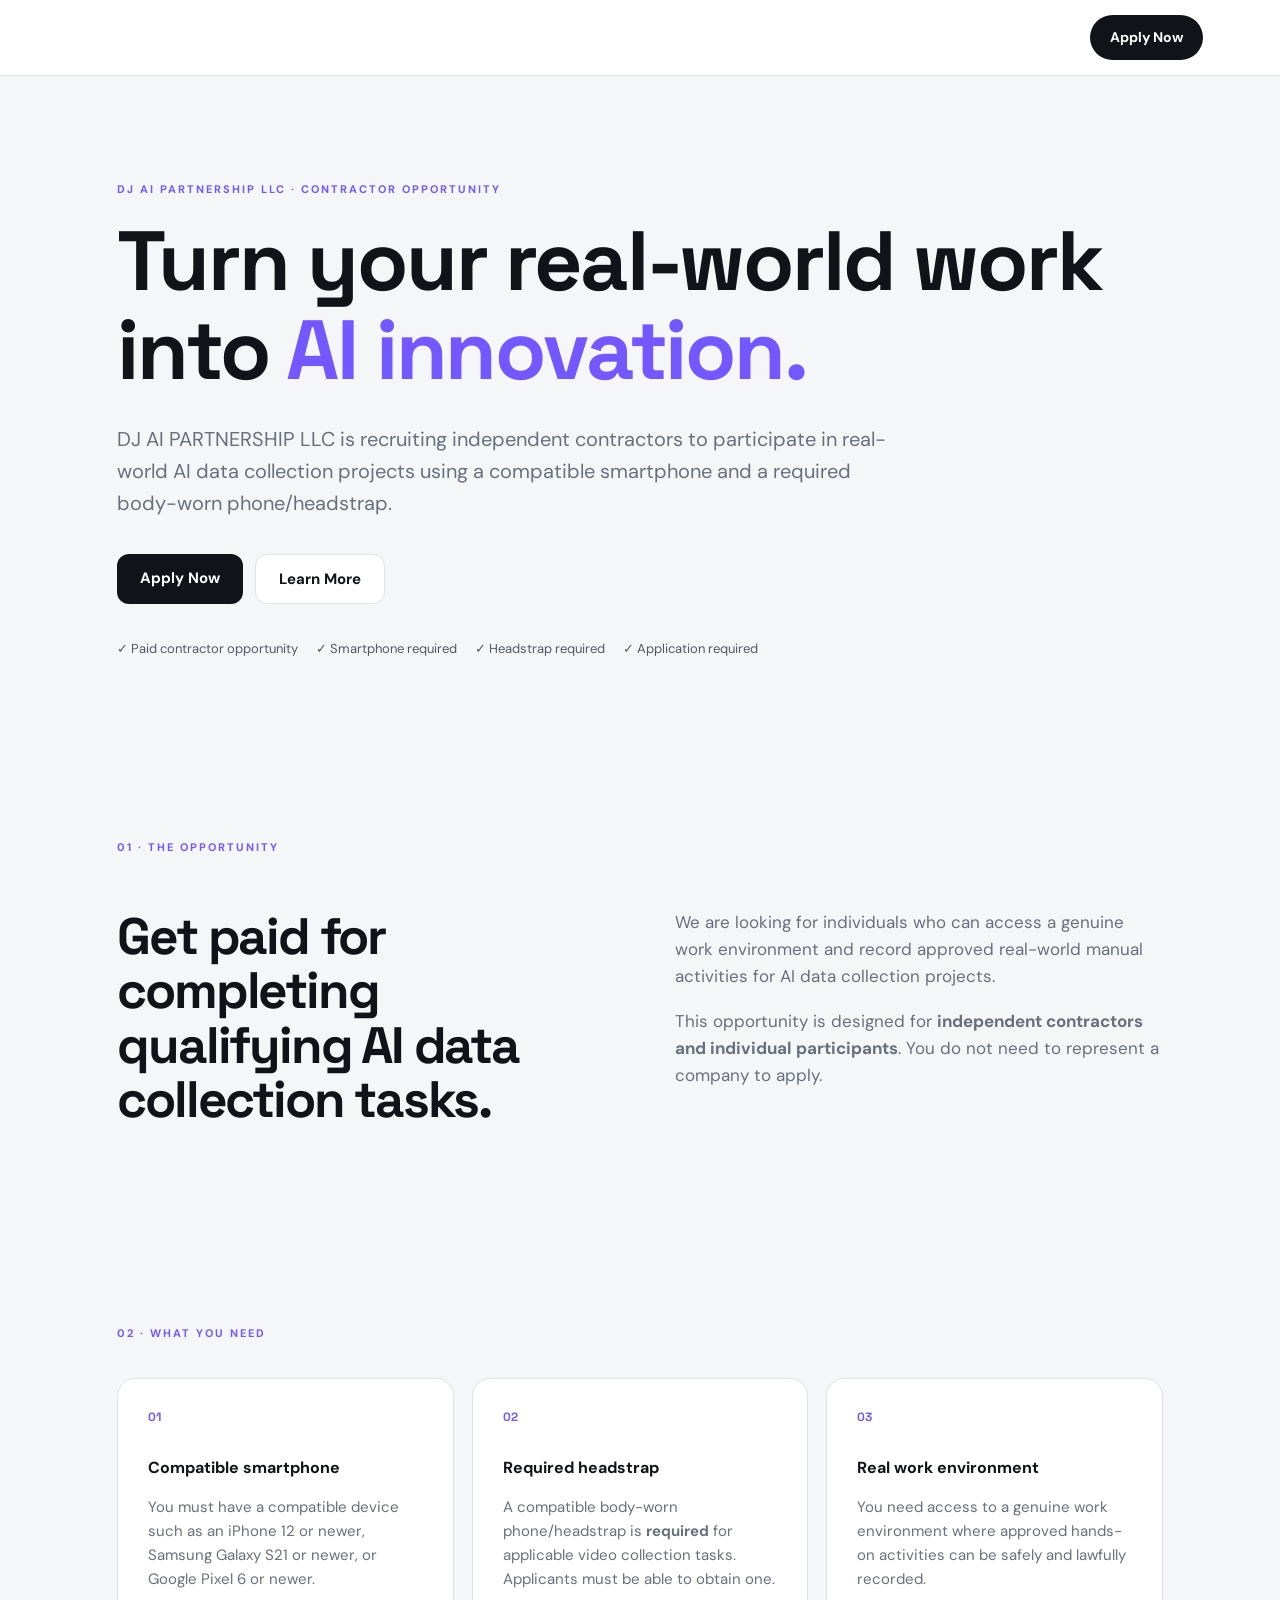
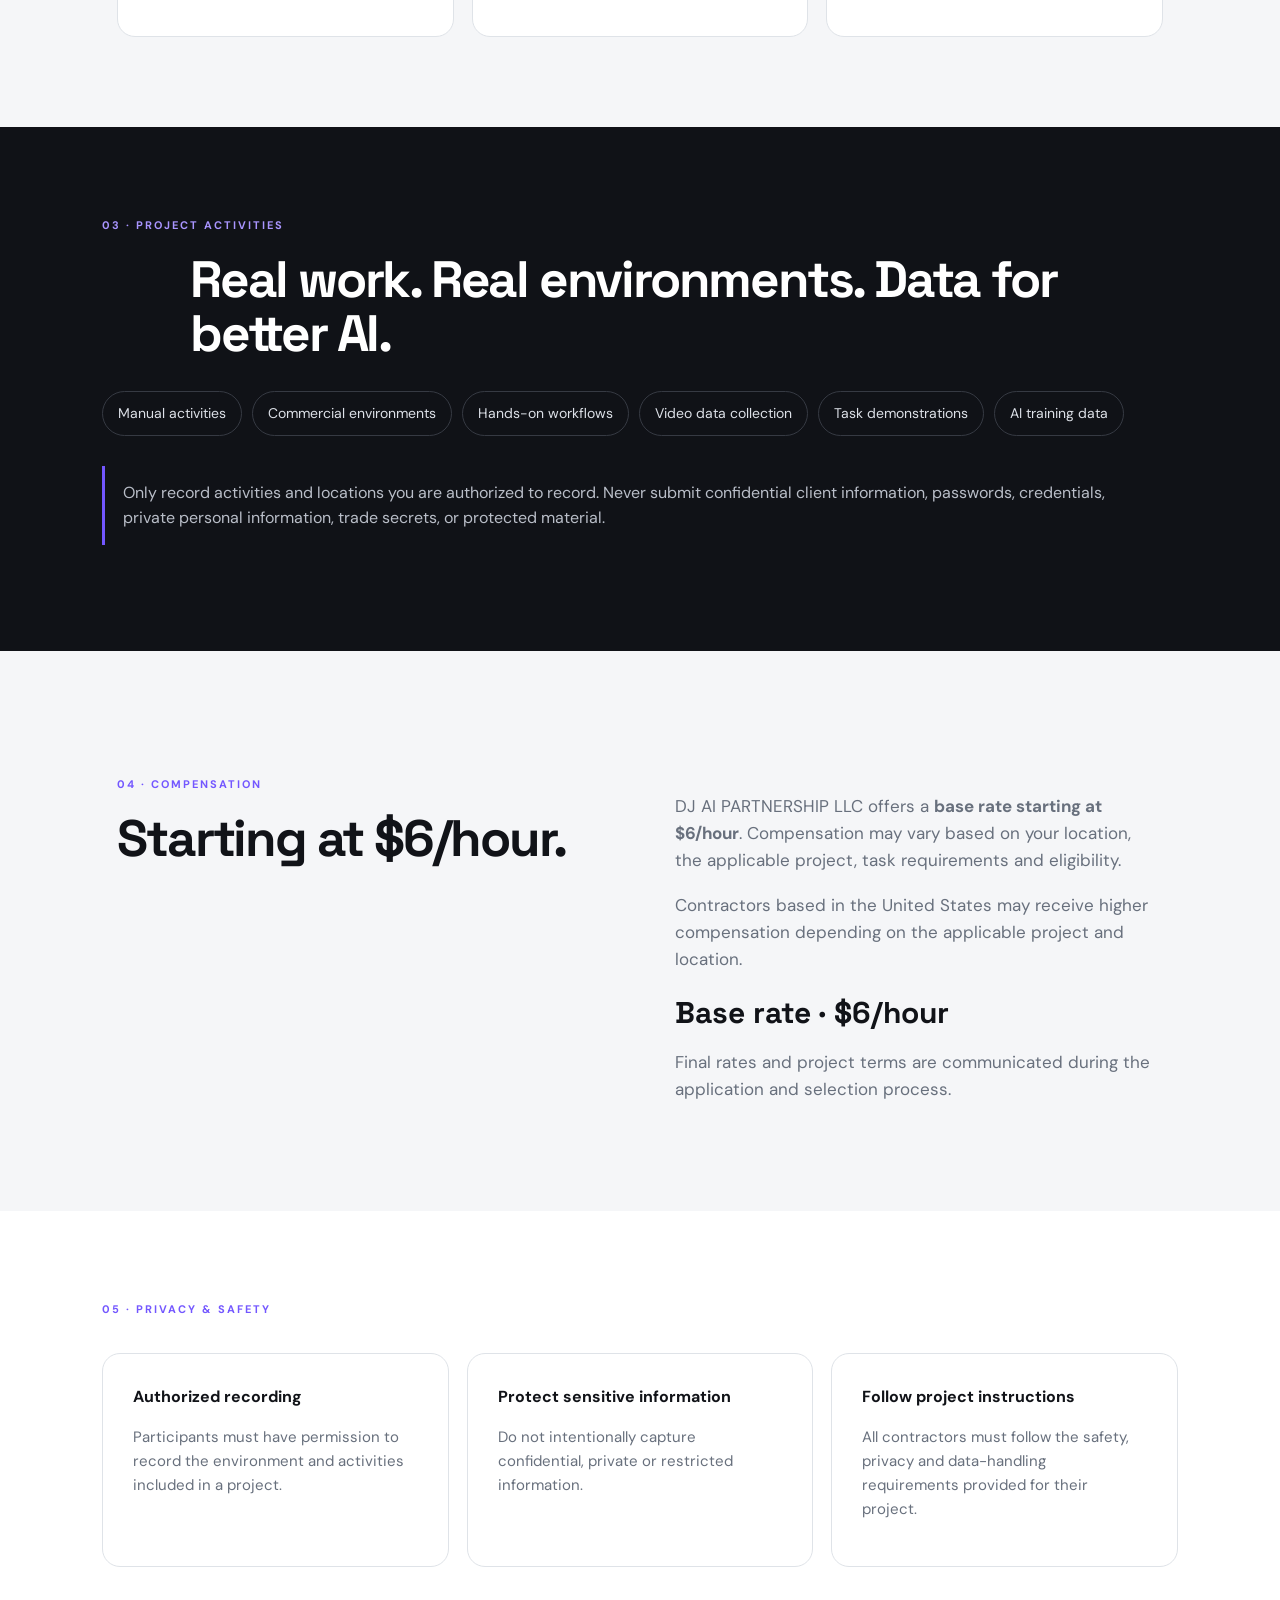
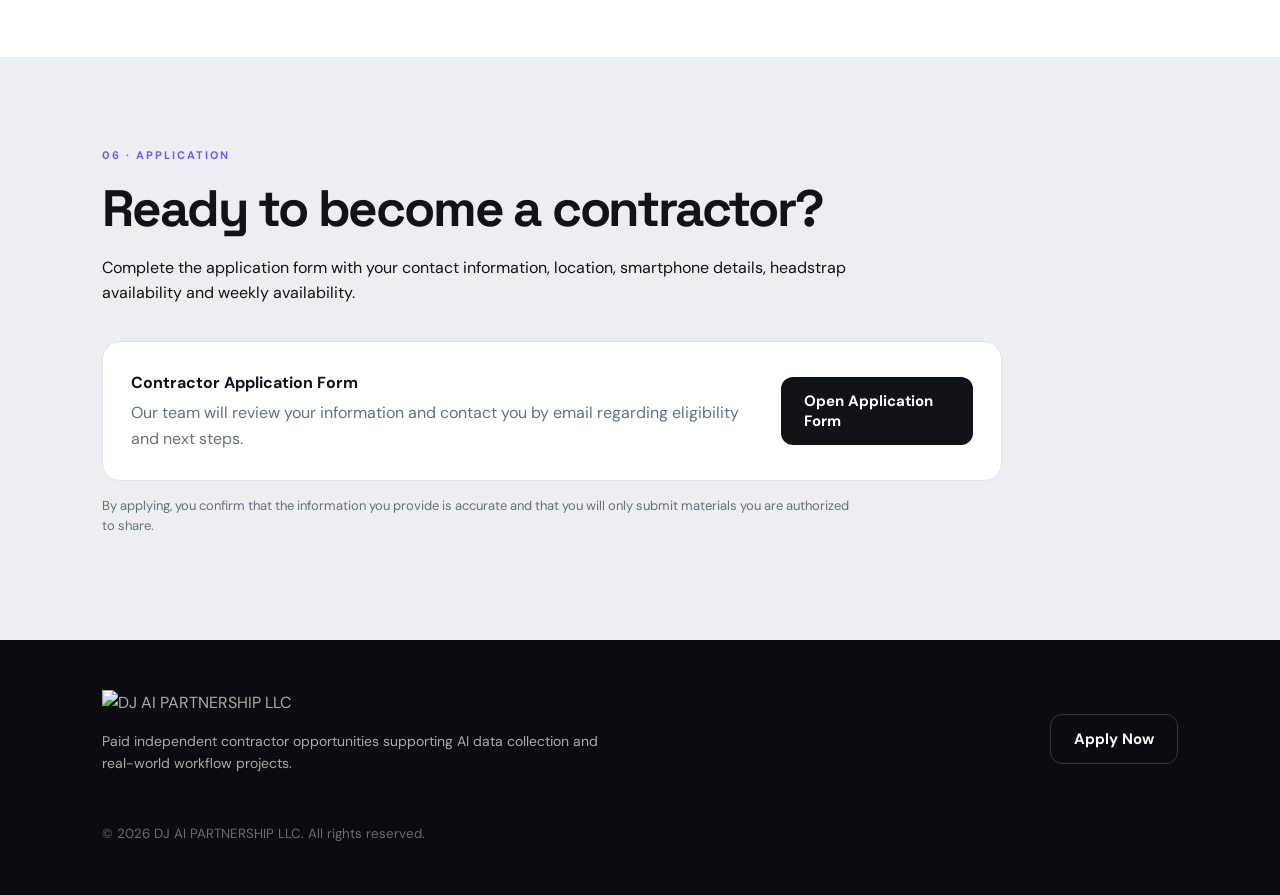
==== index.html @ dd9d3874 "Fix HTML structure and improve accessibility" ====
<!doctype html><html lang="en"><head><meta charset="utf-8"><meta name="viewport" content="width=device-width,initial-scale=1"><title>DJ AI PARTNERSHIP LLC — Contractor Opportunities</title><meta name="description" content="Paid independent contractor opportunities supporting AI data collection and real-world workflow projects."><link rel="stylesheet" href="styles.css"></head><body><header class="nav"><a alt="DJ AI PARTNERSHIP LLC"></a><a class="nav-cta" href="https://forms.gle/seTs2W87QmFvXMPX8" target="_blank" rel="noopener">Apply Now</a></header><main><section class="hero"><div class="eyebrow">DJ AI PARTNERSHIP LLC · CONTRACTOR OPPORTUNITY</div><h1>Turn your real-world work into <span>AI innovation.</span></h1><p class="hero-copy">DJ AI PARTNERSHIP LLC is recruiting independent contractors to participate in real-world AI data collection projects using a compatible smartphone and a required body-worn phone/headstrap.</p><div class="hero-actions"><a class="button primary" href="https://forms.gle/seTs2W87QmFvXMPX8" target="_blank" rel="noopener">Apply Now</a><a class="button secondary" href="#opportunity">Learn More</a></div><div class="trust-row"><span>✓ Paid contractor opportunity</span><span>✓ Smartphone required</span><span>✓ Headstrap required</span><span>✓ Application required</span></div></section><section id="opportunity" class="section"><div class="section-label">01 · THE OPPORTUNITY</div><div class="grid-2"><div><h2>Get paid for completing qualifying AI data collection tasks.</h2></div><div><p>We are looking for individuals who can access a genuine work environment and record approved real-world manual activities for AI data collection projects.</p><p>This opportunity is designed for <strong>independent contractors and individual participants</strong>. You do not need to represent a company to apply.</p></div></div></section><section class="section cards"><div class="section-label">02 · WHAT YOU NEED</div><div class="card-grid"><article><div class="number">01</div><b>Compatible smartphone</b><p>You must have a compatible device such as an iPhone 12 or newer, Samsung Galaxy S21 or newer, or Google Pixel 6 or newer.</p></article><article><div class="number">02</div><b>Required headstrap</b><p>A compatible body-worn phone/headstrap is <strong>required</strong> for applicable video collection tasks. Applicants must be able to obtain one.</p></article><article><div class="number">03</div><b>Real work environment</b><p>You need access to a genuine work environment where approved hands-on activities can be safely and lawfully recorded.</p></article></div></section><section class="dark section"><div class="section-label">03 · PROJECT ACTIVITIES</div><h2>Real work. Real environments. Data for better AI.</h2><div class="pill-grid"><span>Manual activities</span><span>Commercial environments</span><span>Hands-on workflows</span><span>Video data collection</span><span>Task demonstrations</span><span>AI training data</span></div><p class="notice">Only record activities and locations you are authorized to record. Never submit confidential client information, passwords, credentials, private personal information, trade secrets, or protected material.</p></section><section class="section split"><div><div class="section-label">04 · COMPENSATION</div><h2>Starting at $6/hour.</h2></div><div><p>DJ AI PARTNERSHIP LLC offers a <strong>base rate starting at $6/hour</strong>. Compensation may vary based on your location, the applicable project, task requirements and eligibility.</p><p>Contractors based in the United States may receive higher compensation depending on the applicable project and location.</p><div class="price">Base rate · $6/hour</div><p class="muted">Final rates and project terms are communicated during the application and selection process.</p></div></section><section class="section security"><div class="section-label">05 · PRIVACY & SAFETY</div><div class="security-grid"><div><b>Authorized recording</b><p>Participants must have permission to record the environment and activities included in a project.</p></div><div><b>Protect sensitive information</b><p>Do not intentionally capture confidential, private or restricted information.</p></div><div><b>Follow project instructions</b><p>All contractors must follow the safety, privacy and data-handling requirements provided for their project.</p></div></div></section><section id="apply" class="apply section"><div class="section-label">06 · APPLICATION</div><h2>Ready to become a contractor?</h2><p>Complete the application form with your contact information, location, smartphone details, headstrap availability and weekly availability.</p><div class="apply-box"><div><b>Contractor Application Form</b><p>Our team will review your information and contact you by email regarding eligibility and next steps.</p></div><a class="button primary" href="https://forms.gle/seTs2W87QmFvXMPX8" target="_blank" rel="noopener">Open Application Form</a></div><p class="small-note">By applying, you confirm that the information you provide is accurate and that you will only submit materials you are authorized to share.</p></section></main><footer><div class="footer-inner"><div><div class="logo"><img src="assets/logo.png" alt="DJ AI PARTNERSHIP LLC"></div><p>Paid independent contractor opportunities supporting AI data collection and real-world workflow projects.</p></div><div class="footer-cta"><a class="button secondary" href="https://forms.gle/seTs2W87QmFvXMPX8" target="_blank" rel="noopener">Apply Now</a></div></div><small>© 2026 DJ AI PARTNERSHIP LLC. All rights reserved.</small></footer></body></html>
---- styles.css ----
@import url('https://fonts.googleapis.com/css2?family=DM+Sans:wght@400;500;600;700&family=Space+Grotesk:wght@500;600;700&display=swap');:root{--bg:#f5f6f8;--ink:#111318;--muted:#68707d;--line:#dfe3e8;--dark:#101217;--accent:#7357ff}*{box-sizing:border-box}html{scroll-behavior:smooth}body{margin:0;background:var(--bg);color:var(--ink);font-family:"DM Sans",sans-serif;line-height:1.6}.nav{height:76px;padding:0 6vw;display:flex;align-items:center;justify-content:space-between;background:#fff;border-bottom:1px solid var(--line);position:sticky;top:0;z-index:10}.logo img{display:block;width:190px;max-height:55px;object-fit:contain;object-position:left center}.nav-cta{color:#fff;background:var(--ink);padding:11px 20px;border-radius:999px;text-decoration:none;font-weight:700;font-size:14px}.hero{padding:105px 8vw 90px;max-width:1250px;margin:auto}.eyebrow,.section-label{font-size:11px;font-weight:700;letter-spacing:2px;color:var(--accent)}h1,h2{font-family:"Space Grotesk";letter-spacing:-2.2px;line-height:1.06;margin:18px 0}h1{font-size:clamp(46px,7vw,84px);max-width:1080px}h1 span{color:var(--accent)}h2{font-size:clamp(34px,4vw,54px)}.hero-copy{font-size:20px;max-width:790px;color:var(--muted);margin:28px 0}.hero-actions{display:flex;gap:12px;flex-wrap:wrap;margin:35px 0}.button{display:inline-block;border-radius:12px;padding:14px 23px;font:700 15px "DM Sans";cursor:pointer;text-decoration:none}.primary{background:var(--ink);color:#fff}.secondary{border:1px solid var(--line);color:var(--ink);background:#fff}.trust-row{display:flex;gap:18px;flex-wrap:wrap;color:#515965;font-size:13px}.section{padding:90px 8vw;max-width:1250px;margin:auto}.grid-2,.split{display:grid;grid-template-columns:1fr 1fr;gap:70px;margin-top:35px}.grid-2 p,.split p{color:var(--muted);font-size:17px}.card-grid,.security-grid{display:grid;grid-template-columns:repeat(3,1fr);gap:18px;margin-top:35px}.cards article,.security-grid>div{background:#fff;border:1px solid var(--line);border-radius:18px;padding:30px}.cards p,.security-grid p{color:var(--muted);font-size:15px}.number{font:700 12px "Space Grotesk";color:var(--accent);margin-bottom:30px}.dark{max-width:none;background:var(--dark);color:#fff}.dark>*{max-width:1090px;margin-left:auto;margin-right:auto}.dark .section-label{color:#a995ff}.dark h2{max-width:900px}.pill-grid{display:flex;flex-wrap:wrap;gap:10px;margin-top:30px}.pill-grid span{border:1px solid #363a43;border-radius:999px;padding:10px 15px;color:#dce0e7;font-size:14px}.notice{border-left:3px solid var(--accent);padding:14px 18px;color:#b9bec8!important;margin-top:30px}.price{font:700 30px "Space Grotesk";margin-top:20px}.muted{color:var(--muted)}.security{background:#fff;max-width:none}.security-grid{max-width:1090px;margin:35px auto 0}.apply{max-width:none;background:#eceef2}.apply h2,.apply>p{max-width:760px}.apply-box{max-width:900px;margin-top:35px;padding:28px;background:#fff;border:1px solid var(--line);border-radius:18px;display:flex;align-items:center;justify-content:space-between;gap:25px}.apply-box p{color:var(--muted);margin:5px 0 0}.small-note{font-size:13px;color:var(--muted);margin-top:15px}footer{background:#0b0c0f;color:#aaa;padding:50px 8vw}.footer-inner{display:flex;justify-content:space-between;gap:30px;align-items:center;max-width:1100px;margin:auto}.footer-inner p{max-width:520px;font-size:14px}.footer-cta .secondary{color:#fff;border-color:#343840;background:transparent}footer small{display:block;max-width:1100px;margin:35px auto 0;opacity:.6}@media(max-width:760px){.hero{padding-top:75px}.grid-2,.split,.card-grid,.security-grid{grid-template-columns:1fr;gap:25px}.section{padding:65px 6vw}h1{font-size:48px}.hero-copy{font-size:17px}.trust-row{gap:12px}.nav{padding:0 5vw}.logo img{width:155px;max-height:46px}.apply-box,.footer-inner{flex-direction:column;align-items:flex-start}}
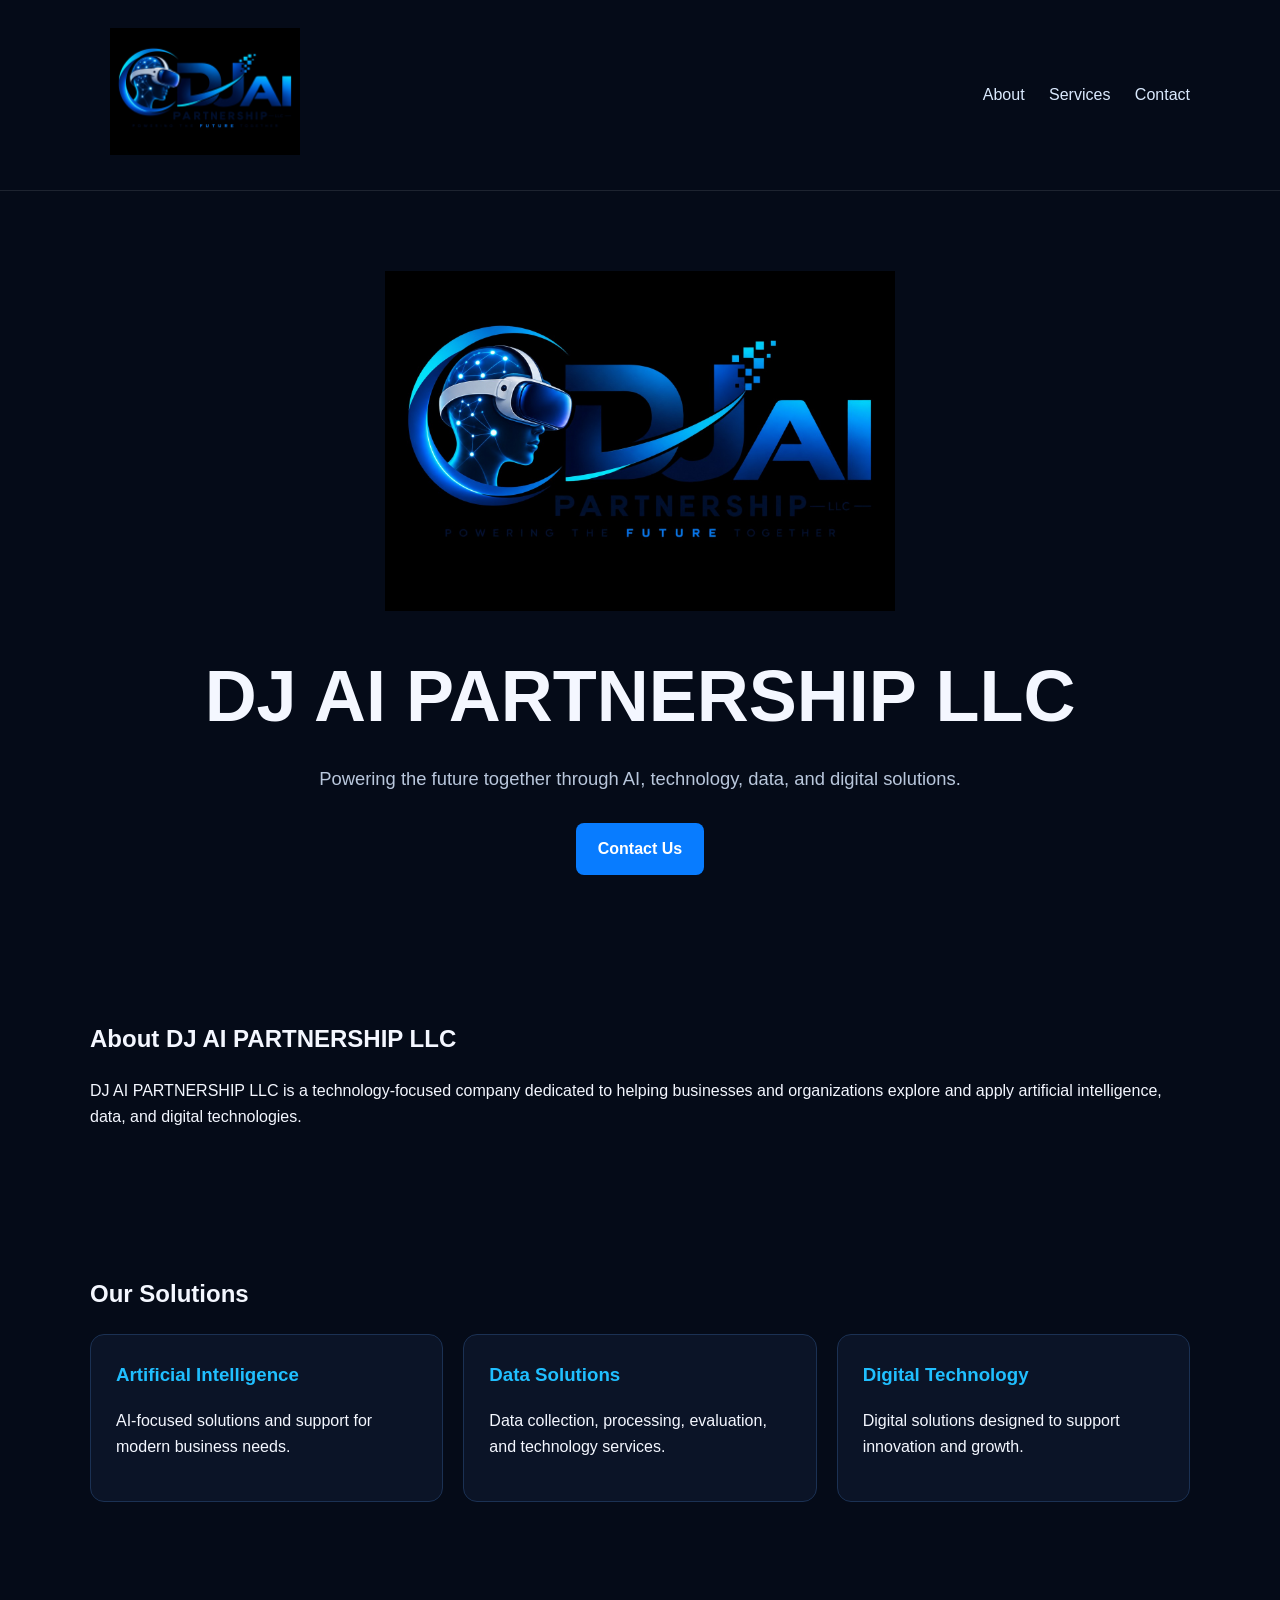
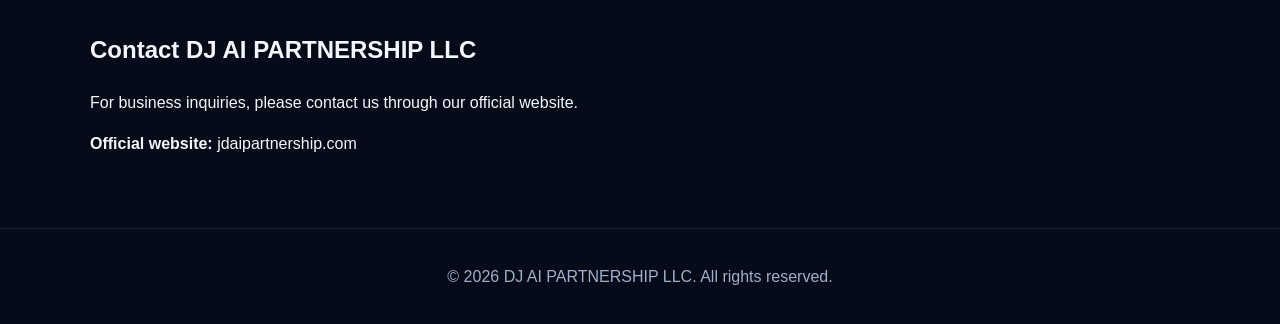
==== commit f765ea26: "Add files via upload" ====
--- a/index.html
+++ b/index.html
@@ -1 +1,129 @@
-<!doctype html><html lang="en"><head><meta charset="utf-8"><meta name="viewport" content="width=device-width,initial-scale=1"><title>DJ AI PARTNERSHIP LLC — Contractor Opportunities</title><meta name="description" content="Paid independent contractor opportunities supporting AI data collection and real-world workflow projects."><link rel="stylesheet" href="styles.css"></head><body><header class="nav"><a alt="DJ AI PARTNERSHIP LLC"></a><a class="nav-cta" href="https://forms.gle/seTs2W87QmFvXMPX8" target="_blank" rel="noopener">Apply Now</a></header><main><section class="hero"><div class="eyebrow">DJ AI PARTNERSHIP LLC · CONTRACTOR OPPORTUNITY</div><h1>Turn your real-world work into <span>AI innovation.</span></h1><p class="hero-copy">DJ AI PARTNERSHIP LLC is recruiting independent contractors to participate in real-world AI data collection projects using a compatible smartphone and a required body-worn phone/headstrap.</p><div class="hero-actions"><a class="button primary" href="https://forms.gle/seTs2W87QmFvXMPX8" target="_blank" rel="noopener">Apply Now</a><a class="button secondary" href="#opportunity">Learn More</a></div><div class="trust-row"><span>✓ Paid contractor opportunity</span><span>✓ Smartphone required</span><span>✓ Headstrap required</span><span>✓ Application required</span></div></section><section id="opportunity" class="section"><div class="section-label">01 · THE OPPORTUNITY</div><div class="grid-2"><div><h2>Get paid for completing qualifying AI data collection tasks.</h2></div><div><p>We are looking for individuals who can access a genuine work environment and record approved real-world manual activities for AI data collection projects.</p><p>This opportunity is designed for <strong>independent contractors and individual participants</strong>. You do not need to represent a company to apply.</p></div></div></section><section class="section cards"><div class="section-label">02 · WHAT YOU NEED</div><div class="card-grid"><article><div class="number">01</div><b>Compatible smartphone</b><p>You must have a compatible device such as an iPhone 12 or newer, Samsung Galaxy S21 or newer, or Google Pixel 6 or newer.</p></article><article><div class="number">02</div><b>Required headstrap</b><p>A compatible body-worn phone/headstrap is <strong>required</strong> for applicable video collection tasks. Applicants must be able to obtain one.</p></article><article><div class="number">03</div><b>Real work environment</b><p>You need access to a genuine work environment where approved hands-on activities can be safely and lawfully recorded.</p></article></div></section><section class="dark section"><div class="section-label">03 · PROJECT ACTIVITIES</div><h2>Real work. Real environments. Data for better AI.</h2><div class="pill-grid"><span>Manual activities</span><span>Commercial environments</span><span>Hands-on workflows</span><span>Video data collection</span><span>Task demonstrations</span><span>AI training data</span></div><p class="notice">Only record activities and locations you are authorized to record. Never submit confidential client information, passwords, credentials, private personal information, trade secrets, or protected material.</p></section><section class="section split"><div><div class="section-label">04 · COMPENSATION</div><h2>Starting at $6/hour.</h2></div><div><p>DJ AI PARTNERSHIP LLC offers a <strong>base rate starting at $6/hour</strong>. Compensation may vary based on your location, the applicable project, task requirements and eligibility.</p><p>Contractors based in the United States may receive higher compensation depending on the applicable project and location.</p><div class="price">Base rate · $6/hour</div><p class="muted">Final rates and project terms are communicated during the application and selection process.</p></div></section><section class="section security"><div class="section-label">05 · PRIVACY & SAFETY</div><div class="security-grid"><div><b>Authorized recording</b><p>Participants must have permission to record the environment and activities included in a project.</p></div><div><b>Protect sensitive information</b><p>Do not intentionally capture confidential, private or restricted information.</p></div><div><b>Follow project instructions</b><p>All contractors must follow the safety, privacy and data-handling requirements provided for their project.</p></div></div></section><section id="apply" class="apply section"><div class="section-label">06 · APPLICATION</div><h2>Ready to become a contractor?</h2><p>Complete the application form with your contact information, location, smartphone details, headstrap availability and weekly availability.</p><div class="apply-box"><div><b>Contractor Application Form</b><p>Our team will review your information and contact you by email regarding eligibility and next steps.</p></div><a class="button primary" href="https://forms.gle/seTs2W87QmFvXMPX8" target="_blank" rel="noopener">Open Application Form</a></div><p class="small-note">By applying, you confirm that the information you provide is accurate and that you will only submit materials you are authorized to share.</p></section></main><footer><div class="footer-inner"><div><div class="logo"><img src="assets/logo.png" alt="DJ AI PARTNERSHIP LLC"></div><p>Paid independent contractor opportunities supporting AI data collection and real-world workflow projects.</p></div><div class="footer-cta"><a class="button secondary" href="https://forms.gle/seTs2W87QmFvXMPX8" target="_blank" rel="noopener">Apply Now</a></div></div><small>© 2026 DJ AI PARTNERSHIP LLC. All rights reserved.</small></footer></body></html>
+<!DOCTYPE html>
+<html lang="en">
+<head>
+  <meta charset="UTF-8">
+  <meta name="viewport" content="width=device-width, initial-scale=1.0">
+
+  <title>DJ AI PARTNERSHIP LLC | AI & Technology Solutions</title>
+  <meta name="description" content="DJ AI PARTNERSHIP LLC provides AI, technology, data, and digital solutions for businesses and organizations.">
+  <meta name="robots" content="index, follow">
+  <link rel="canonical" href="https://www.jdaipartnership.com/">
+
+  <meta property="og:type" content="website">
+  <meta property="og:title" content="DJ AI PARTNERSHIP LLC | AI & Technology Solutions">
+  <meta property="og:description" content="AI, technology, data, and digital solutions from DJ AI PARTNERSHIP LLC.">
+  <meta property="og:url" content="https://www.jdaipartnership.com/">
+  <meta property="og:image" content="https://www.jdaipartnership.com/dj-ai-partnership-llc-logo.png">
+
+  <script type="application/ld+json">
+  {
+    "@context": "https://schema.org",
+    "@type": "Organization",
+    "name": "DJ AI PARTNERSHIP LLC",
+    "url": "https://www.jdaipartnership.com/",
+    "logo": "https://www.jdaipartnership.com/dj-ai-partnership-llc-logo.png",
+    "description": "AI, technology, data, and digital solutions for businesses and organizations."
+  }
+  </script>
+
+  <style>
+    :root { color-scheme: dark; }
+    * { box-sizing: border-box; }
+    body {
+      margin: 0;
+      font-family: Arial, Helvetica, sans-serif;
+      background: #050b18;
+      color: #f4f7ff;
+      line-height: 1.6;
+    }
+    .container { width: min(1100px, 92%); margin: auto; }
+    header {
+      padding: 28px 0;
+      border-bottom: 1px solid rgba(255,255,255,.1);
+    }
+    nav { display:flex; align-items:center; justify-content:space-between; gap:20px; }
+    nav img { width: 190px; height:auto; }
+    nav a { color:#dbeafe; text-decoration:none; margin-left:20px; }
+    .hero { padding: 80px 0 70px; text-align:center; }
+    .hero img { width:min(720px, 92%); max-height:340px; object-fit:contain; }
+    h1 { font-size: clamp(2.2rem, 6vw, 4.5rem); margin:20px 0 10px; }
+    .accent { color:#12b8ff; }
+    .hero p { max-width:760px; margin:0 auto 30px; color:#b9c7dc; font-size:1.15rem; }
+    .button {
+      display:inline-block; padding:13px 22px; border-radius:8px;
+      background:#087cff; color:white; text-decoration:none; font-weight:700;
+    }
+    section { padding:55px 0; }
+    .grid { display:grid; grid-template-columns:repeat(auto-fit,minmax(230px,1fr)); gap:20px; }
+    .card {
+      background:#0b1427; border:1px solid #1b3153; border-radius:14px;
+      padding:25px;
+    }
+    .card h3 { margin-top:0; color:#20bfff; }
+    footer { padding:35px 0; border-top:1px solid rgba(255,255,255,.1); color:#9fb0c8; text-align:center; }
+  </style>
+</head>
+
+<body>
+  <header>
+    <div class="container">
+      <nav aria-label="Main navigation">
+        <a href="/" aria-label="DJ AI PARTNERSHIP LLC home">
+          <img src="dj-ai-partnership-llc-logo.png" alt="DJ AI PARTNERSHIP LLC logo">
+        </a>
+        <div>
+          <a href="#about">About</a>
+          <a href="#services">Services</a>
+          <a href="#contact">Contact</a>
+        </div>
+      </nav>
+    </div>
+  </header>
+
+  <main>
+    <section class="hero">
+      <div class="container">
+        <img src="dj-ai-partnership-llc-logo.png"
+             alt="DJ AI PARTNERSHIP LLC - AI and Technology Solutions">
+        <h1>DJ AI PARTNERSHIP LLC</h1>
+        <p>Powering the future together through AI, technology, data, and digital solutions.</p>
+        <a class="button" href="#contact">Contact Us</a>
+      </div>
+    </section>
+
+    <section id="about">
+      <div class="container">
+        <h2>About DJ AI PARTNERSHIP LLC</h2>
+        <p>
+          DJ AI PARTNERSHIP LLC is a technology-focused company dedicated to helping
+          businesses and organizations explore and apply artificial intelligence,
+          data, and digital technologies.
+        </p>
+      </div>
+    </section>
+
+    <section id="services">
+      <div class="container">
+        <h2>Our Solutions</h2>
+        <div class="grid">
+          <div class="card"><h3>Artificial Intelligence</h3><p>AI-focused solutions and support for modern business needs.</p></div>
+          <div class="card"><h3>Data Solutions</h3><p>Data collection, processing, evaluation, and technology services.</p></div>
+          <div class="card"><h3>Digital Technology</h3><p>Digital solutions designed to support innovation and growth.</p></div>
+        </div>
+      </div>
+    </section>
+
+    <section id="contact">
+      <div class="container">
+        <h2>Contact DJ AI PARTNERSHIP LLC</h2>
+        <p>For business inquiries, please contact us through our official website.</p>
+        <p><strong>Official website:</strong> jdaipartnership.com</p>
+      </div>
+    </section>
+  </main>
+
+  <footer>
+    © 2026 DJ AI PARTNERSHIP LLC. All rights reserved.
+  </footer>
+</body>
+</html>
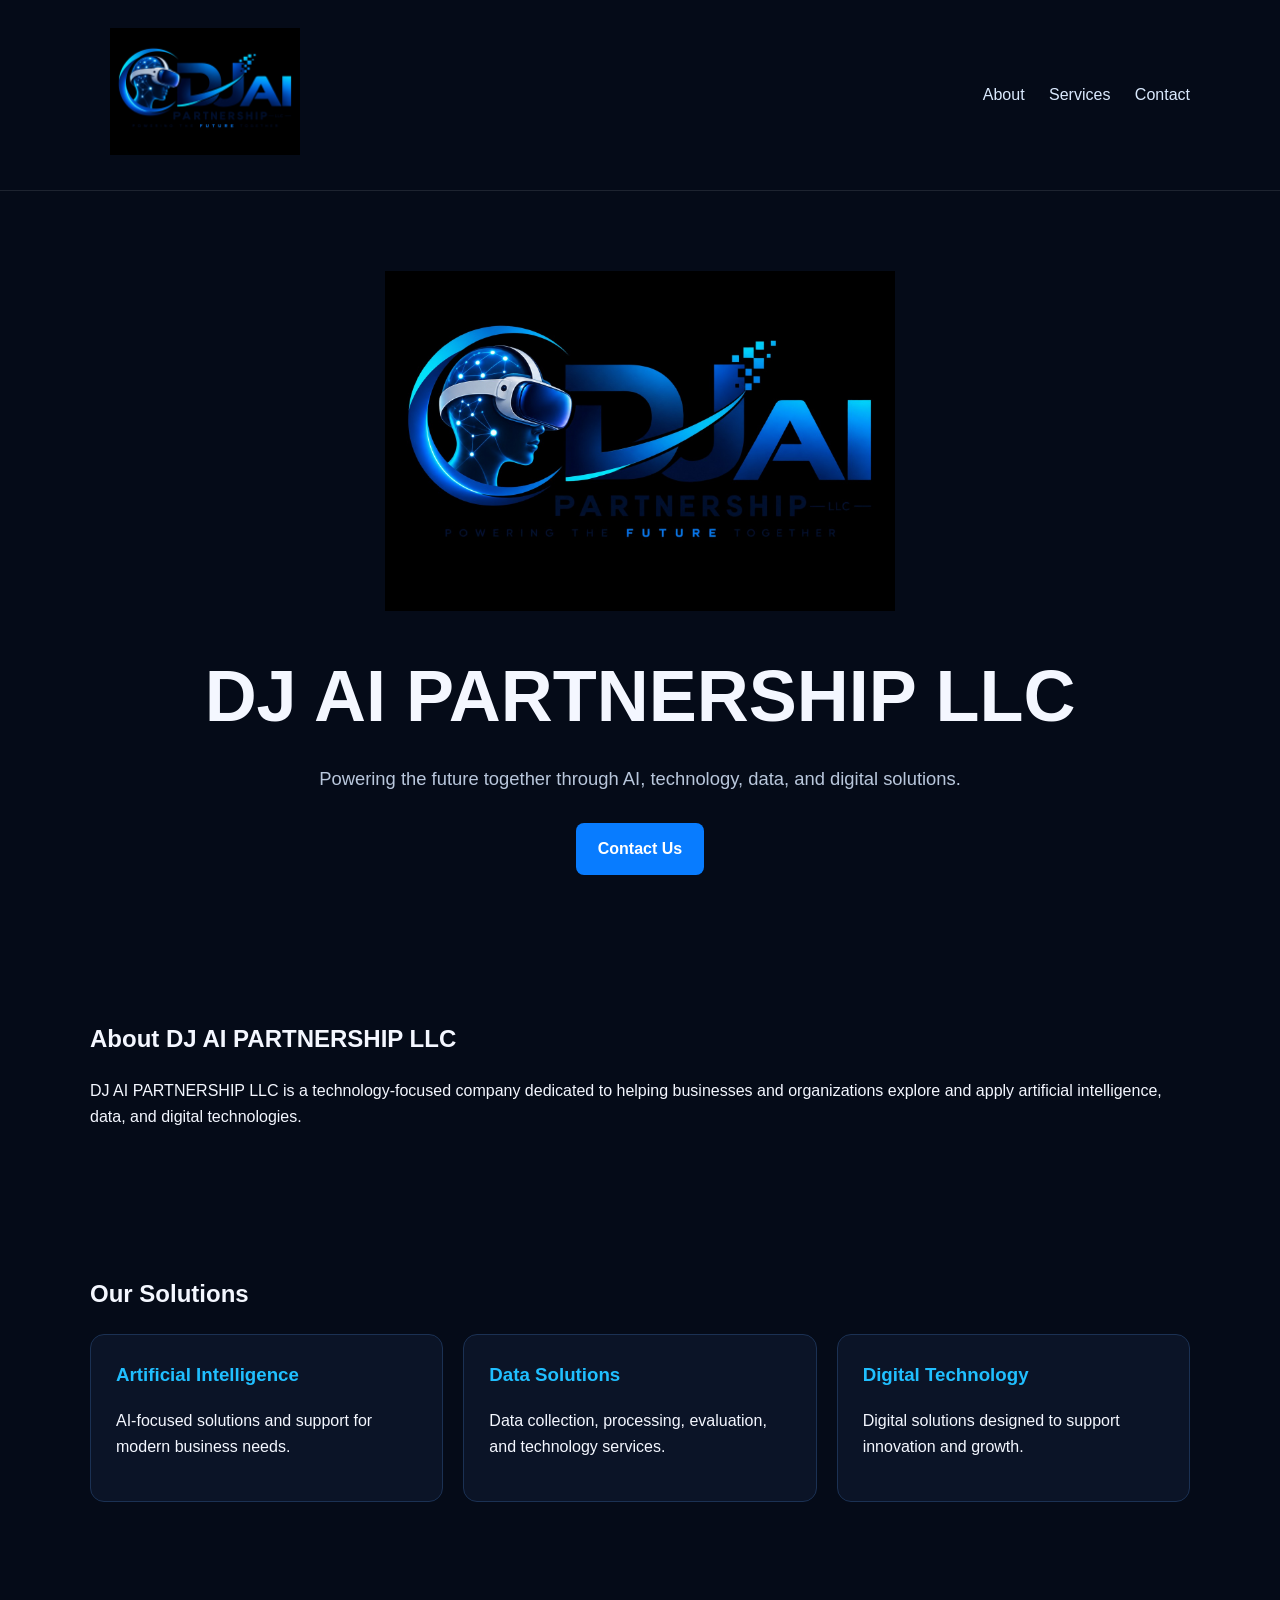
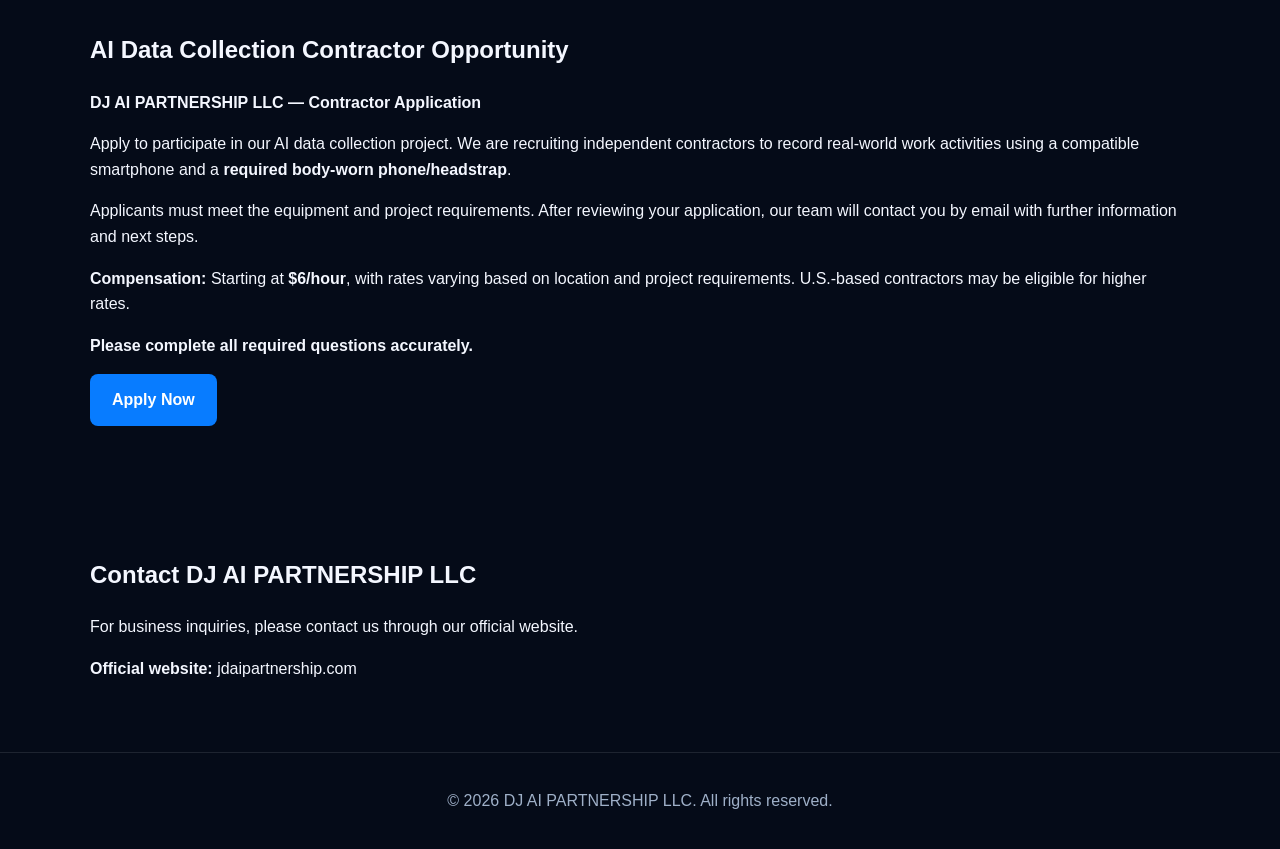
==== commit 741eb908: "Add files via upload" ====
--- a/index.html
+++ b/index.html
@@ -113,6 +113,35 @@
       </div>
     </section>
 
+    <section id="contractor-opportunity">
+      <div class="container">
+        <h2>AI Data Collection Contractor Opportunity</h2>
+        <p>
+          <strong>DJ AI PARTNERSHIP LLC — Contractor Application</strong>
+        </p>
+        <p>
+          Apply to participate in our AI data collection project. We are recruiting
+          independent contractors to record real-world work activities using a compatible
+          smartphone and a <strong>required body-worn phone/headstrap</strong>.
+        </p>
+        <p>
+          Applicants must meet the equipment and project requirements. After reviewing
+          your application, our team will contact you by email with further information
+          and next steps.
+        </p>
+        <p>
+          <strong>Compensation:</strong> Starting at <strong>$6/hour</strong>, with rates
+          varying based on location and project requirements. U.S.-based contractors may
+          be eligible for higher rates.
+        </p>
+        <p><strong>Please complete all required questions accurately.</strong></p>
+        <a class="button" href="https://forms.gle/seTs2W87QmFvXMPX8"
+           target="_blank" rel="noopener noreferrer">
+          Apply Now
+        </a>
+      </div>
+    </section>
+
     <section id="contact">
       <div class="container">
         <h2>Contact DJ AI PARTNERSHIP LLC</h2>
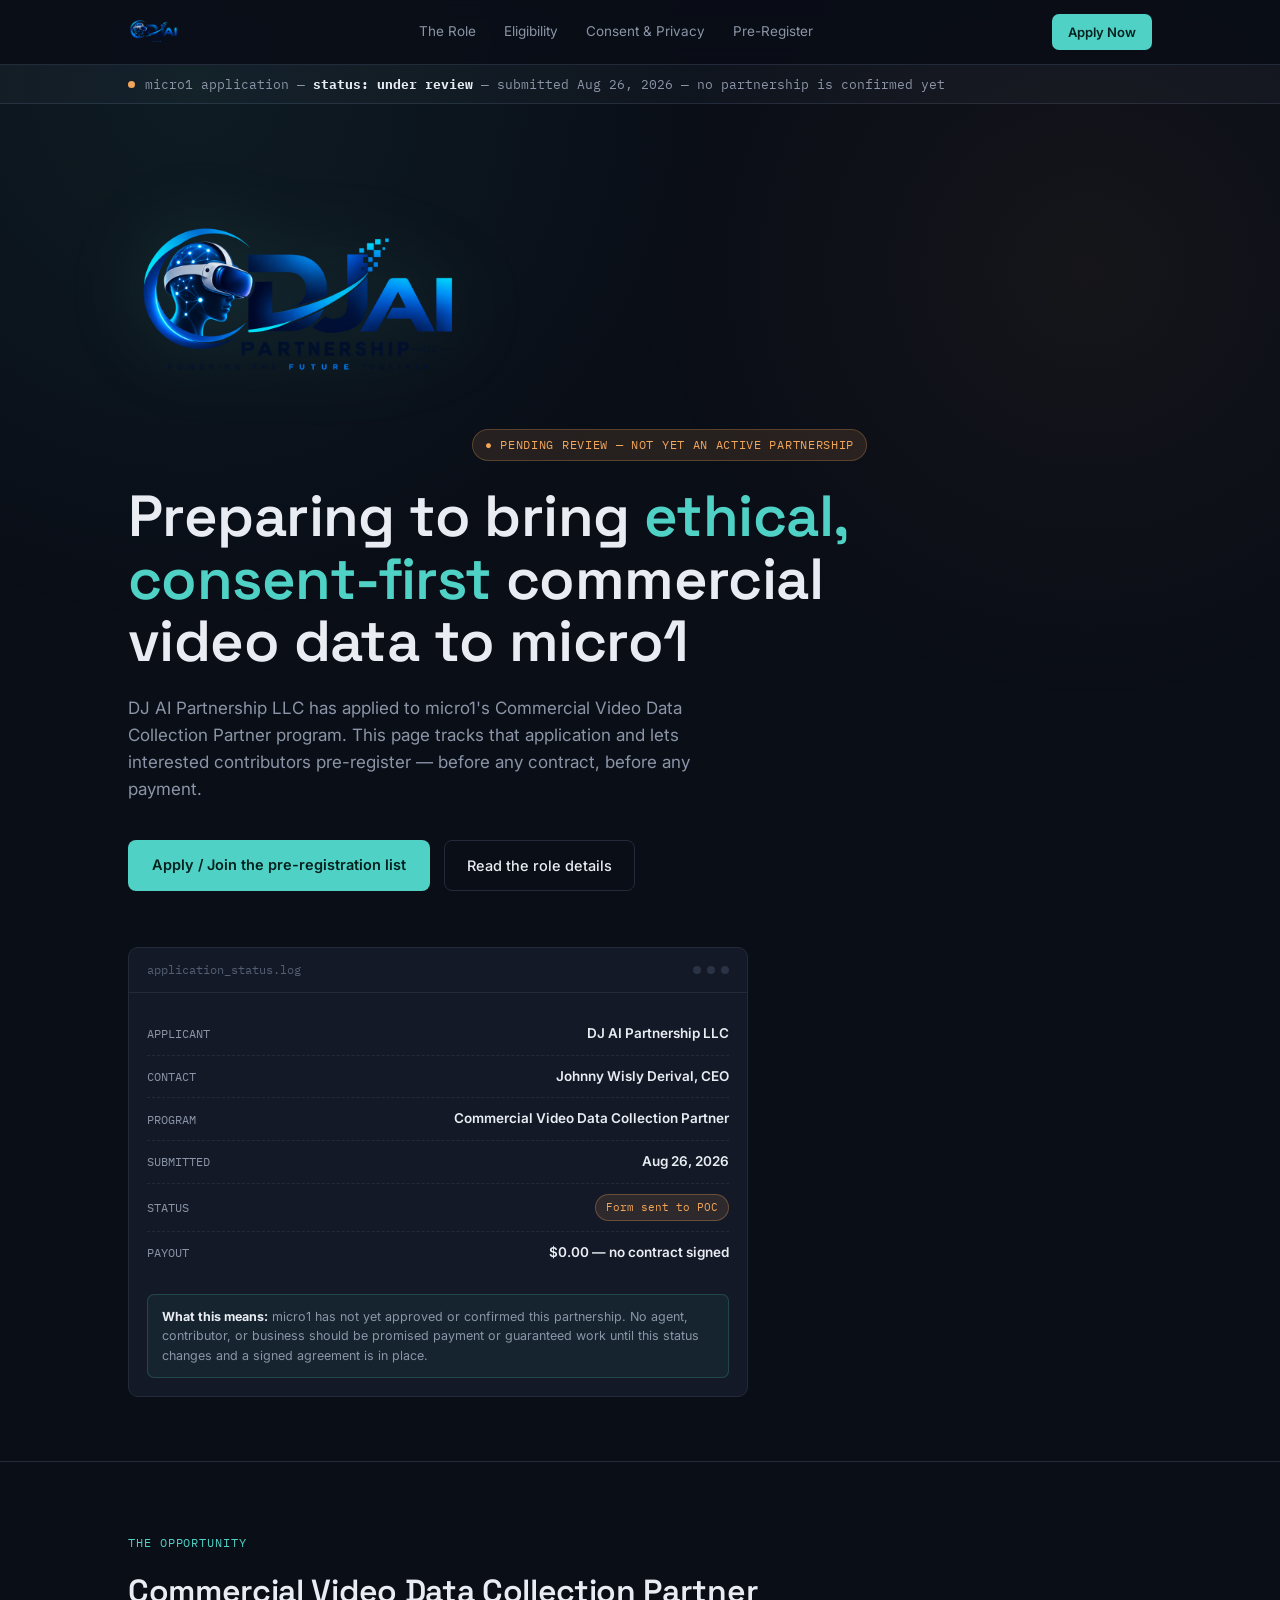
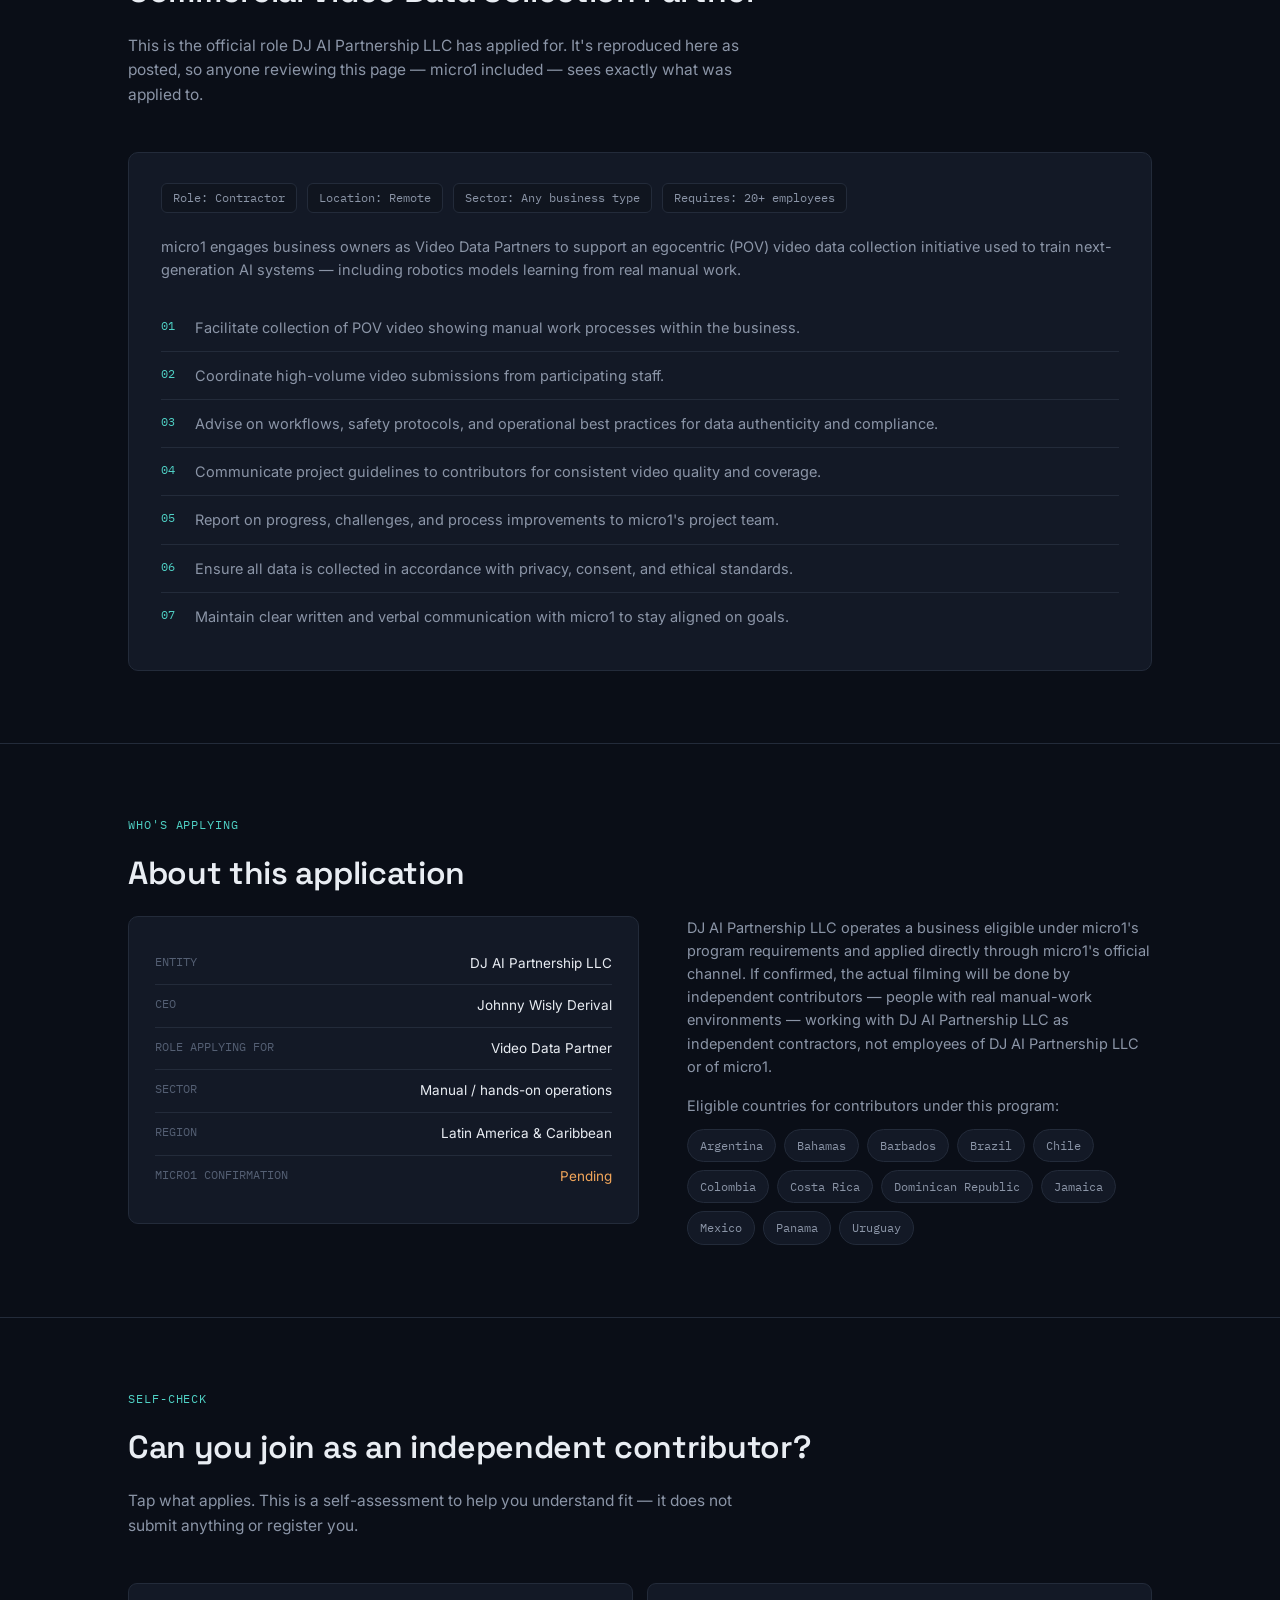
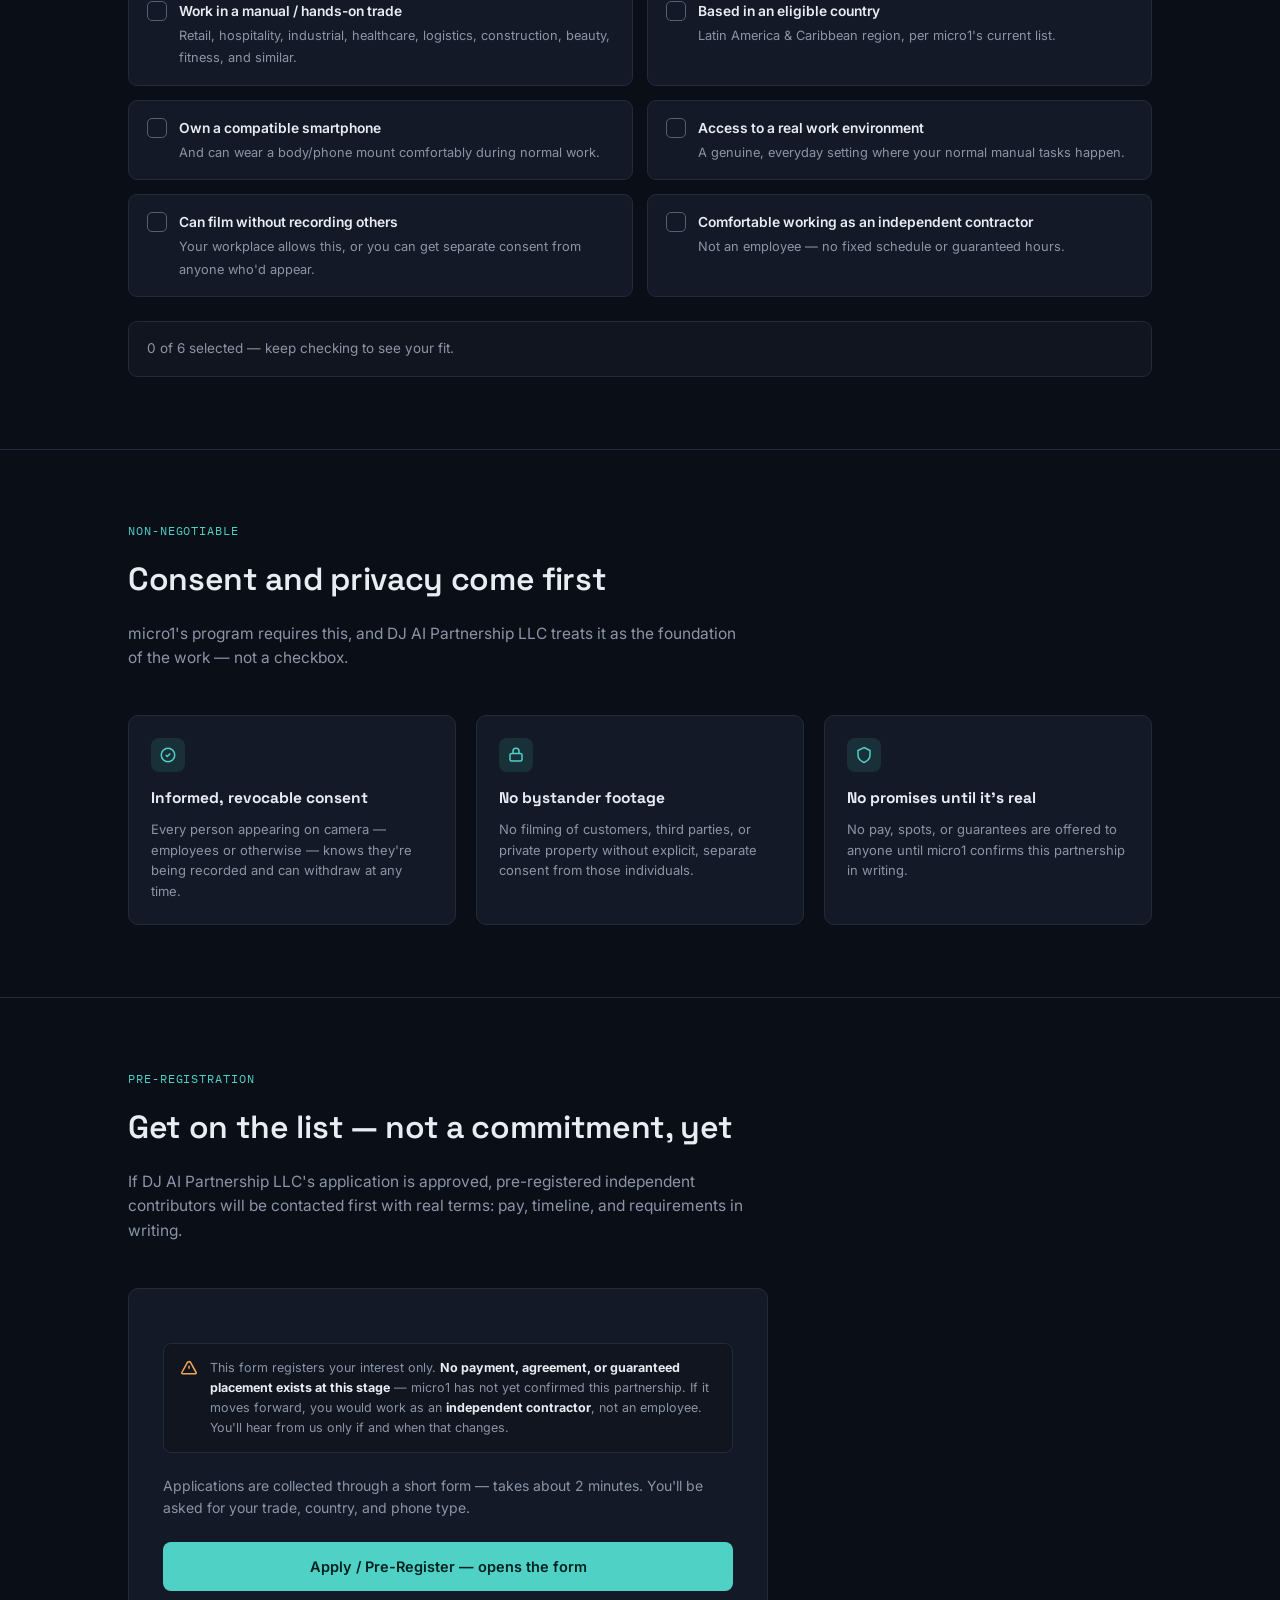
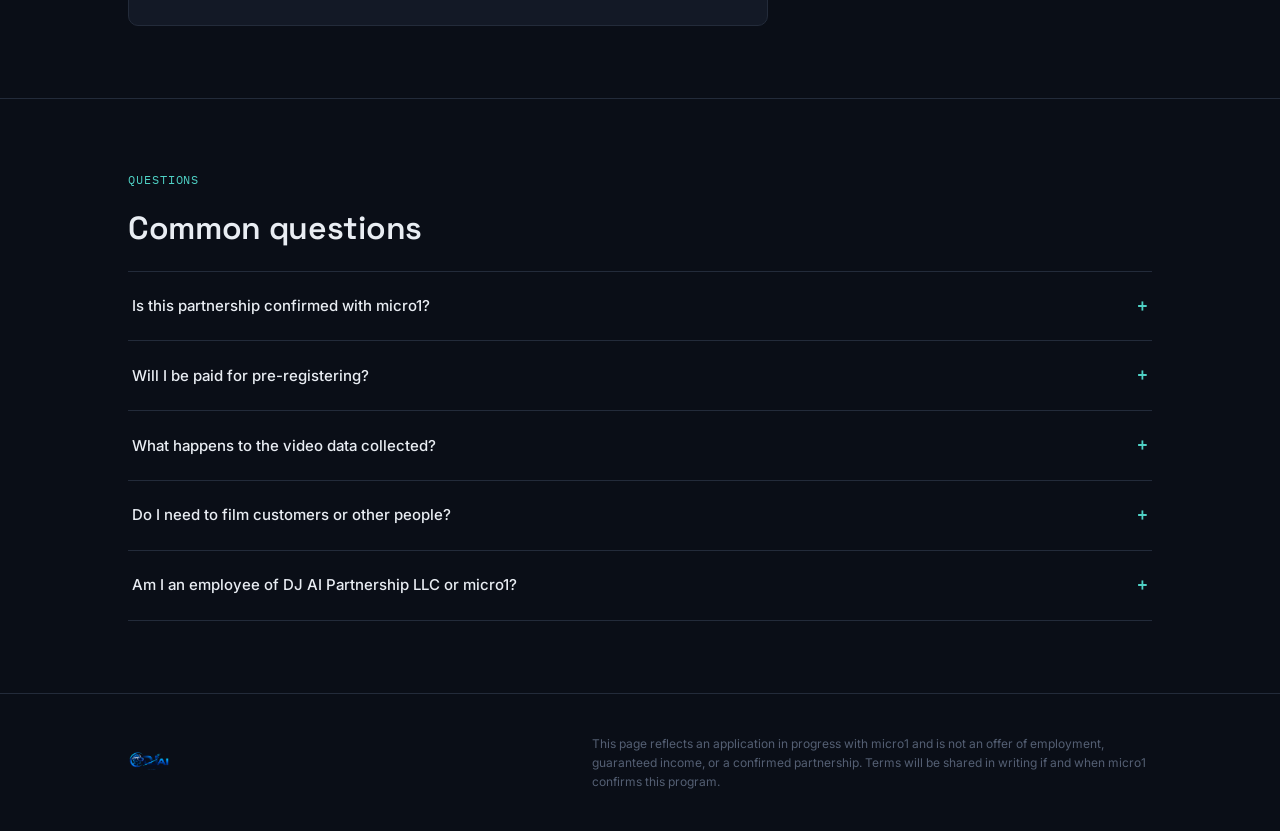
==== commit 1511b7e4: "Add files via upload" ====
--- a/index.html
+++ b/index.html
@@ -1,158 +1,517 @@
 <!DOCTYPE html>
 <html lang="en">
 <head>
-  <meta charset="UTF-8">
-  <meta name="viewport" content="width=device-width, initial-scale=1.0">
-
-  <title>DJ AI PARTNERSHIP LLC | AI & Technology Solutions</title>
-  <meta name="description" content="DJ AI PARTNERSHIP LLC provides AI, technology, data, and digital solutions for businesses and organizations.">
-  <meta name="robots" content="index, follow">
-  <link rel="canonical" href="https://www.jdaipartnership.com/">
-
-  <meta property="og:type" content="website">
-  <meta property="og:title" content="DJ AI PARTNERSHIP LLC | AI & Technology Solutions">
-  <meta property="og:description" content="AI, technology, data, and digital solutions from DJ AI PARTNERSHIP LLC.">
-  <meta property="og:url" content="https://www.jdaipartnership.com/">
-  <meta property="og:image" content="https://www.jdaipartnership.com/dj-ai-partnership-llc-logo.png">
-
-  <script type="application/ld+json">
-  {
-    "@context": "https://schema.org",
-    "@type": "Organization",
-    "name": "DJ AI PARTNERSHIP LLC",
-    "url": "https://www.jdaipartnership.com/",
-    "logo": "https://www.jdaipartnership.com/dj-ai-partnership-llc-logo.png",
-    "description": "AI, technology, data, and digital solutions for businesses and organizations."
-  }
-  </script>
-
-  <style>
-    :root { color-scheme: dark; }
-    * { box-sizing: border-box; }
-    body {
-      margin: 0;
-      font-family: Arial, Helvetica, sans-serif;
-      background: #050b18;
-      color: #f4f7ff;
-      line-height: 1.6;
-    }
-    .container { width: min(1100px, 92%); margin: auto; }
-    header {
-      padding: 28px 0;
-      border-bottom: 1px solid rgba(255,255,255,.1);
-    }
-    nav { display:flex; align-items:center; justify-content:space-between; gap:20px; }
-    nav img { width: 190px; height:auto; }
-    nav a { color:#dbeafe; text-decoration:none; margin-left:20px; }
-    .hero { padding: 80px 0 70px; text-align:center; }
-    .hero img { width:min(720px, 92%); max-height:340px; object-fit:contain; }
-    h1 { font-size: clamp(2.2rem, 6vw, 4.5rem); margin:20px 0 10px; }
-    .accent { color:#12b8ff; }
-    .hero p { max-width:760px; margin:0 auto 30px; color:#b9c7dc; font-size:1.15rem; }
-    .button {
-      display:inline-block; padding:13px 22px; border-radius:8px;
-      background:#087cff; color:white; text-decoration:none; font-weight:700;
-    }
-    section { padding:55px 0; }
-    .grid { display:grid; grid-template-columns:repeat(auto-fit,minmax(230px,1fr)); gap:20px; }
-    .card {
-      background:#0b1427; border:1px solid #1b3153; border-radius:14px;
-      padding:25px;
-    }
-    .card h3 { margin-top:0; color:#20bfff; }
-    footer { padding:35px 0; border-top:1px solid rgba(255,255,255,.1); color:#9fb0c8; text-align:center; }
-  </style>
+<meta charset="UTF-8">
+<meta name="viewport" content="width=device-width, initial-scale=1.0">
+<title>DJ AI Partnership LLC — Commercial Video Data Collection Partner</title>
+<link rel="preconnect" href="https://fonts.googleapis.com">
+<link href="https://fonts.googleapis.com/css2?family=Space+Grotesk:wght@400;500;600;700&family=Inter:wght@400;500;600;700&family=IBM+Plex+Mono:wght@400;500&display=swap" rel="stylesheet">
+<style>
+  :root{
+    --bg: #0A0E17;
+    --bg-raised: #10151F;
+    --bg-card: #131926;
+    --line: #232B3A;
+    --text: #E9EDF3;
+    --text-dim: #8B95A7;
+    --text-faint: #545F73;
+    --accent: #4FD1C5;
+    --accent-dim: rgba(79,209,197,0.12);
+    --amber: #F2A65A;
+    --amber-dim: rgba(242,166,90,0.12);
+    --danger: #E8697A;
+    --radius: 10px;
+  }
+  *{box-sizing:border-box; margin:0; padding:0;}
+  html{scroll-behavior:smooth;}
+  body{
+    background: var(--bg);
+    color: var(--text);
+    font-family: 'Inter', sans-serif;
+    line-height:1.6;
+    -webkit-font-smoothing: antialiased;
+  }
+  body::before{
+    content:"";
+    position:fixed; inset:0;
+    background-image:
+      radial-gradient(circle at 15% 10%, rgba(79,209,197,0.07), transparent 40%),
+      radial-gradient(circle at 85% 30%, rgba(242,166,90,0.05), transparent 35%);
+    pointer-events:none;
+    z-index:0;
+  }
+  .mono{ font-family:'IBM Plex Mono', monospace; }
+  .display{ font-family:'Space Grotesk', sans-serif; }
+  a{ color:inherit; }
+  .wrap{ max-width: 1080px; margin:0 auto; padding:0 28px; position:relative; z-index:1; }
+
+  /* NAV */
+  nav{
+    position:sticky; top:0; z-index:50;
+    background: rgba(10,14,23,0.85);
+    backdrop-filter: blur(10px);
+    border-bottom:1px solid var(--line);
+  }
+  nav .wrap{ display:flex; align-items:center; justify-content:space-between; height:64px; }
+  .brand{ display:flex; align-items:center; gap:10px; font-family:'Space Grotesk'; font-weight:600; font-size:15px; letter-spacing:0.02em; }
+  .brand-logo{ height:34px; width:auto; display:block; }
+  .brand-mark{ width:20px; height:20px; border-radius:5px; background: linear-gradient(135deg, var(--accent), #2C8C82); flex-shrink:0; }
+  .navlinks{ display:flex; gap:28px; font-size:13.5px; color:var(--text-dim); }
+  .navlinks a{ text-decoration:none; transition: color .15s; }
+  .navlinks a:hover{ color:var(--text); }
+  .nav-cta{
+    font-size:13px; padding:8px 16px; border-radius:7px;
+    background: var(--accent); color:#04211E; font-weight:600;
+    text-decoration:none; border:none; cursor:pointer;
+  }
+  @media (max-width:720px){ .navlinks{ display:none; } }
+
+  /* STATUS TICKER */
+  .ticker{
+    border-bottom:1px solid var(--line);
+    background: var(--bg-raised);
+    overflow:hidden;
+  }
+  .ticker .wrap{ display:flex; align-items:center; gap:10px; height:38px; font-size:12.5px; color:var(--text-dim); }
+  .dot{ width:7px; height:7px; border-radius:50%; background: var(--amber); flex-shrink:0; animation: pulse 1.8s infinite; }
+  @keyframes pulse{ 0%,100%{ opacity:1; box-shadow:0 0 0 0 rgba(242,166,90,0.5);} 50%{ opacity:.6; box-shadow:0 0 0 5px rgba(242,166,90,0);} }
+
+  /* HERO */
+  header.hero{ padding:88px 0 64px; position:relative; }
+  .hero-logo{ max-width:340px; width:100%; height:auto; margin-bottom:30px; filter: drop-shadow(0 0 40px rgba(79,209,197,0.15)); }
+  .eyebrow{
+    display:inline-flex; align-items:center; gap:8px;
+    font-family:'IBM Plex Mono'; font-size:11.5px; letter-spacing:0.06em; text-transform:uppercase;
+    color: var(--amber); background: var(--amber-dim); border:1px solid rgba(242,166,90,0.25);
+    padding:6px 12px; border-radius:100px; margin-bottom:24px;
+  }
+  h1.display{
+    font-size: clamp(34px, 5.2vw, 58px);
+    font-weight:600; line-height:1.08; letter-spacing:-0.01em;
+    max-width: 780px;
+    margin-bottom:22px;
+  }
+  h1.display .accent{ color: var(--accent); }
+  .lede{ font-size:17px; color:var(--text-dim); max-width:600px; margin-bottom:36px; }
+  .hero-actions{ display:flex; gap:14px; flex-wrap:wrap; margin-bottom:56px; }
+  .btn-primary{
+    background: var(--accent); color:#04211E; font-weight:600; font-size:14.5px;
+    padding:13px 24px; border-radius:8px; border:none; cursor:pointer; text-decoration:none; display:inline-block;
+    transition: transform .15s, box-shadow .15s;
+  }
+  .btn-primary:hover{ transform: translateY(-1px); box-shadow: 0 8px 20px rgba(79,209,197,0.18); }
+  .btn-ghost{
+    background:transparent; color:var(--text); font-weight:500; font-size:14.5px;
+    padding:13px 22px; border-radius:8px; border:1px solid var(--line); cursor:pointer; text-decoration:none; display:inline-block;
+    transition: border-color .15s, background .15s;
+  }
+  .btn-ghost:hover{ border-color: var(--accent); background: var(--accent-dim); }
+
+  /* status panel — signature element */
+  .status-panel{
+    background: var(--bg-card);
+    border:1px solid var(--line);
+    border-radius: var(--radius);
+    overflow:hidden;
+    max-width: 620px;
+  }
+  .status-panel .head{
+    display:flex; align-items:center; justify-content:space-between;
+    padding:13px 18px; border-bottom:1px solid var(--line);
+    font-family:'IBM Plex Mono'; font-size:11.5px; color:var(--text-faint);
+  }
+  .status-panel .head .lights{ display:flex; gap:6px; }
+  .status-panel .head .lights span{ width:8px; height:8px; border-radius:50%; background:#2A3345; }
+  .status-body{ padding:20px 18px; }
+  .status-row{ display:flex; justify-content:space-between; align-items:center; padding:10px 0; border-bottom:1px dashed var(--line); font-size:13.5px; }
+  .status-row:last-child{ border-bottom:none; }
+  .status-row .label{ color:var(--text-dim); font-family:'IBM Plex Mono'; font-size:12px; }
+  .status-row .val{ font-weight:600; }
+  .badge{
+    font-family:'IBM Plex Mono'; font-size:11px; padding:4px 10px; border-radius:100px;
+    background: var(--amber-dim); color: var(--amber); border:1px solid rgba(242,166,90,0.3);
+  }
+  .status-note{
+    margin-top:16px; padding:12px 14px; background: rgba(79,209,197,0.06); border:1px solid rgba(79,209,197,0.2);
+    border-radius:7px; font-size:12.5px; color: var(--text-dim); line-height:1.55;
+  }
+  .status-note b{ color: var(--text); }
+
+  /* SECTIONS */
+  section{ padding:72px 0; border-top:1px solid var(--line); position:relative; }
+  .section-tag{
+    font-family:'IBM Plex Mono'; font-size:11.5px; letter-spacing:0.08em; text-transform:uppercase;
+    color: var(--accent); margin-bottom:14px; display:block;
+  }
+  h2.display{ font-size: clamp(24px, 3.2vw, 32px); font-weight:600; margin-bottom:16px; letter-spacing:-0.01em; }
+  .section-lede{ color:var(--text-dim); font-size:15.5px; max-width:620px; margin-bottom:44px; }
+
+  /* about grid */
+  .about-grid{ display:grid; grid-template-columns: 1.1fr 1fr; gap:48px; align-items:start; }
+  @media (max-width:800px){ .about-grid{ grid-template-columns:1fr; } }
+  .profile-card{
+    background: var(--bg-card); border:1px solid var(--line); border-radius: var(--radius); padding:26px;
+  }
+  .profile-card .row{ display:flex; justify-content:space-between; padding:10px 0; border-bottom:1px solid var(--line); font-size:13.5px; }
+  .profile-card .row:last-child{ border-bottom:none; }
+  .profile-card .row span:first-child{ color:var(--text-faint); font-family:'IBM Plex Mono'; font-size:11.5px; }
+
+  /* role card */
+  .role-card{ background: var(--bg-card); border:1px solid var(--line); border-radius: var(--radius); padding:30px 32px; }
+  .role-meta{ display:flex; gap:10px; flex-wrap:wrap; margin-bottom:22px; }
+  .chip{ font-family:'IBM Plex Mono'; font-size:11.5px; padding:5px 11px; border-radius:6px; background: var(--bg-raised); border:1px solid var(--line); color:var(--text-dim); }
+  .scope-list{ list-style:none; counter-reset:scope; margin-top:6px; }
+  .scope-list li{ counter-increment:scope; position:relative; padding:12px 0 12px 34px; border-top:1px solid var(--line); font-size:14.5px; color:var(--text-dim); }
+  .scope-list li:first-child{ border-top:none; }
+  .scope-list li::before{
+    content: counter(scope, decimal-leading-zero);
+    position:absolute; left:0; top:12px; font-family:'IBM Plex Mono'; font-size:12px; color: var(--accent);
+  }
+
+  /* eligibility checklist — interactive */
+  .check-grid{ display:grid; grid-template-columns: repeat(2, 1fr); gap:14px; }
+  @media (max-width:700px){ .check-grid{ grid-template-columns:1fr; } }
+  .check-item{
+    display:flex; gap:12px; align-items:flex-start;
+    background: var(--bg-card); border:1px solid var(--line); border-radius:9px; padding:16px 18px;
+    cursor:pointer; user-select:none; transition: border-color .15s, background .15s;
+  }
+  .check-item:hover{ border-color:#33405a; }
+  .check-item.checked{ border-color: var(--accent); background: var(--accent-dim); }
+  .check-box{
+    width:20px; height:20px; border-radius:5px; border:1.5px solid var(--text-faint); flex-shrink:0; margin-top:1px;
+    display:flex; align-items:center; justify-content:center; transition: all .15s;
+  }
+  .check-item.checked .check-box{ border-color: var(--accent); background: var(--accent); }
+  .check-box svg{ display:none; width:12px; height:12px; }
+  .check-item.checked .check-box svg{ display:block; }
+  .check-text{ font-size:13.8px; }
+  .check-text .t{ display:block; font-weight:600; margin-bottom:2px; }
+  .check-text .d{ color:var(--text-dim); font-size:12.8px; }
+  .elig-result{
+    margin-top:24px; padding:16px 18px; border-radius:9px; font-size:13.5px;
+    background: var(--bg-raised); border:1px solid var(--line); color:var(--text-dim);
+    transition: all .2s;
+  }
+  .elig-result.ready{ border-color: var(--accent); background: var(--accent-dim); color: var(--text); }
+
+  /* countries */
+  .country-row{ display:flex; flex-wrap:wrap; gap:8px; }
+  .country-pill{ font-family:'IBM Plex Mono'; font-size:12px; padding:6px 12px; border-radius:100px; background:var(--bg-card); border:1px solid var(--line); color:var(--text-dim); }
+
+  /* waitlist form */
+  .form-card{ background: var(--bg-card); border:1px solid var(--line); border-radius: var(--radius); padding:34px; max-width:640px; }
+  .form-grid{ display:grid; grid-template-columns: 1fr 1fr; gap:16px; }
+  @media (max-width:600px){ .form-grid{ grid-template-columns:1fr; } }
+  .field{ margin-bottom:16px; }
+  .field label{ display:block; font-size:12.5px; color:var(--text-dim); margin-bottom:7px; font-family:'IBM Plex Mono'; }
+  .field input, .field select{
+    width:100%; background: var(--bg-raised); border:1px solid var(--line); color:var(--text);
+    padding:11px 13px; border-radius:7px; font-size:14px; font-family:'Inter';
+    outline:none; transition: border-color .15s;
+  }
+  .field input:focus, .field select:focus{ border-color: var(--accent); }
+  .disclaimer-box{
+    display:flex; gap:12px; padding:14px 16px; background: var(--bg-raised); border:1px solid var(--line);
+    border-radius:8px; margin:20px 0 22px; font-size:12.5px; color:var(--text-dim); line-height:1.6;
+  }
+  .disclaimer-box svg{ flex-shrink:0; width:18px; height:18px; margin-top:1px; color: var(--amber); }
+  .form-success{
+    display:none; text-align:center; padding:30px 20px;
+  }
+  .form-success.show{ display:block; }
+  .form-success svg{ width:40px; height:40px; color: var(--accent); margin-bottom:14px; }
+
+  /* consent section */
+  .consent-grid{ display:grid; grid-template-columns: repeat(3,1fr); gap:20px; }
+  @media (max-width:800px){ .consent-grid{ grid-template-columns:1fr; } }
+  .consent-card{ padding:22px; background: var(--bg-card); border:1px solid var(--line); border-radius: var(--radius); }
+  .consent-card .icon{ width:34px; height:34px; border-radius:8px; background: var(--accent-dim); display:flex; align-items:center; justify-content:center; margin-bottom:14px; color: var(--accent); }
+  .consent-card h3{ font-family:'Space Grotesk'; font-size:15.5px; margin-bottom:8px; }
+  .consent-card p{ font-size:13px; color:var(--text-dim); }
+
+  /* FAQ accordion */
+  .faq-item{ border-top:1px solid var(--line); }
+  .faq-item:last-child{ border-bottom:1px solid var(--line); }
+  .faq-q{
+    display:flex; justify-content:space-between; align-items:center; padding:20px 4px;
+    cursor:pointer; font-size:15px; font-weight:500;
+  }
+  .faq-q .plus{ font-family:'IBM Plex Mono'; color: var(--accent); font-size:18px; transition: transform .2s; flex-shrink:0; margin-left:16px; }
+  .faq-item.open .plus{ transform: rotate(45deg); }
+  .faq-a{ max-height:0; overflow:hidden; transition: max-height .25s ease; font-size:14px; color:var(--text-dim); }
+  .faq-item.open .faq-a{ max-height:200px; }
+  .faq-a-inner{ padding:0 4px 20px; }
+
+  footer{ border-top:1px solid var(--line); padding:40px 0; }
+  footer .wrap{ display:flex; justify-content:space-between; align-items:center; flex-wrap:wrap; gap:16px; }
+  footer .fine{ font-size:12px; color:var(--text-faint); max-width:560px; line-height:1.6; }
+  footer .brand{ font-size:13px; }
+</style>
 </head>
-
 <body>
-  <header>
-    <div class="container">
-      <nav aria-label="Main navigation">
-        <a href="/" aria-label="DJ AI PARTNERSHIP LLC home">
-          <img src="dj-ai-partnership-llc-logo.png" alt="DJ AI PARTNERSHIP LLC logo">
-        </a>
-        <div>
-          <a href="#about">About</a>
-          <a href="#services">Services</a>
-          <a href="#contact">Contact</a>
+
+<nav>
+  <div class="wrap">
+    <div class="brand"><img src="[data-uri]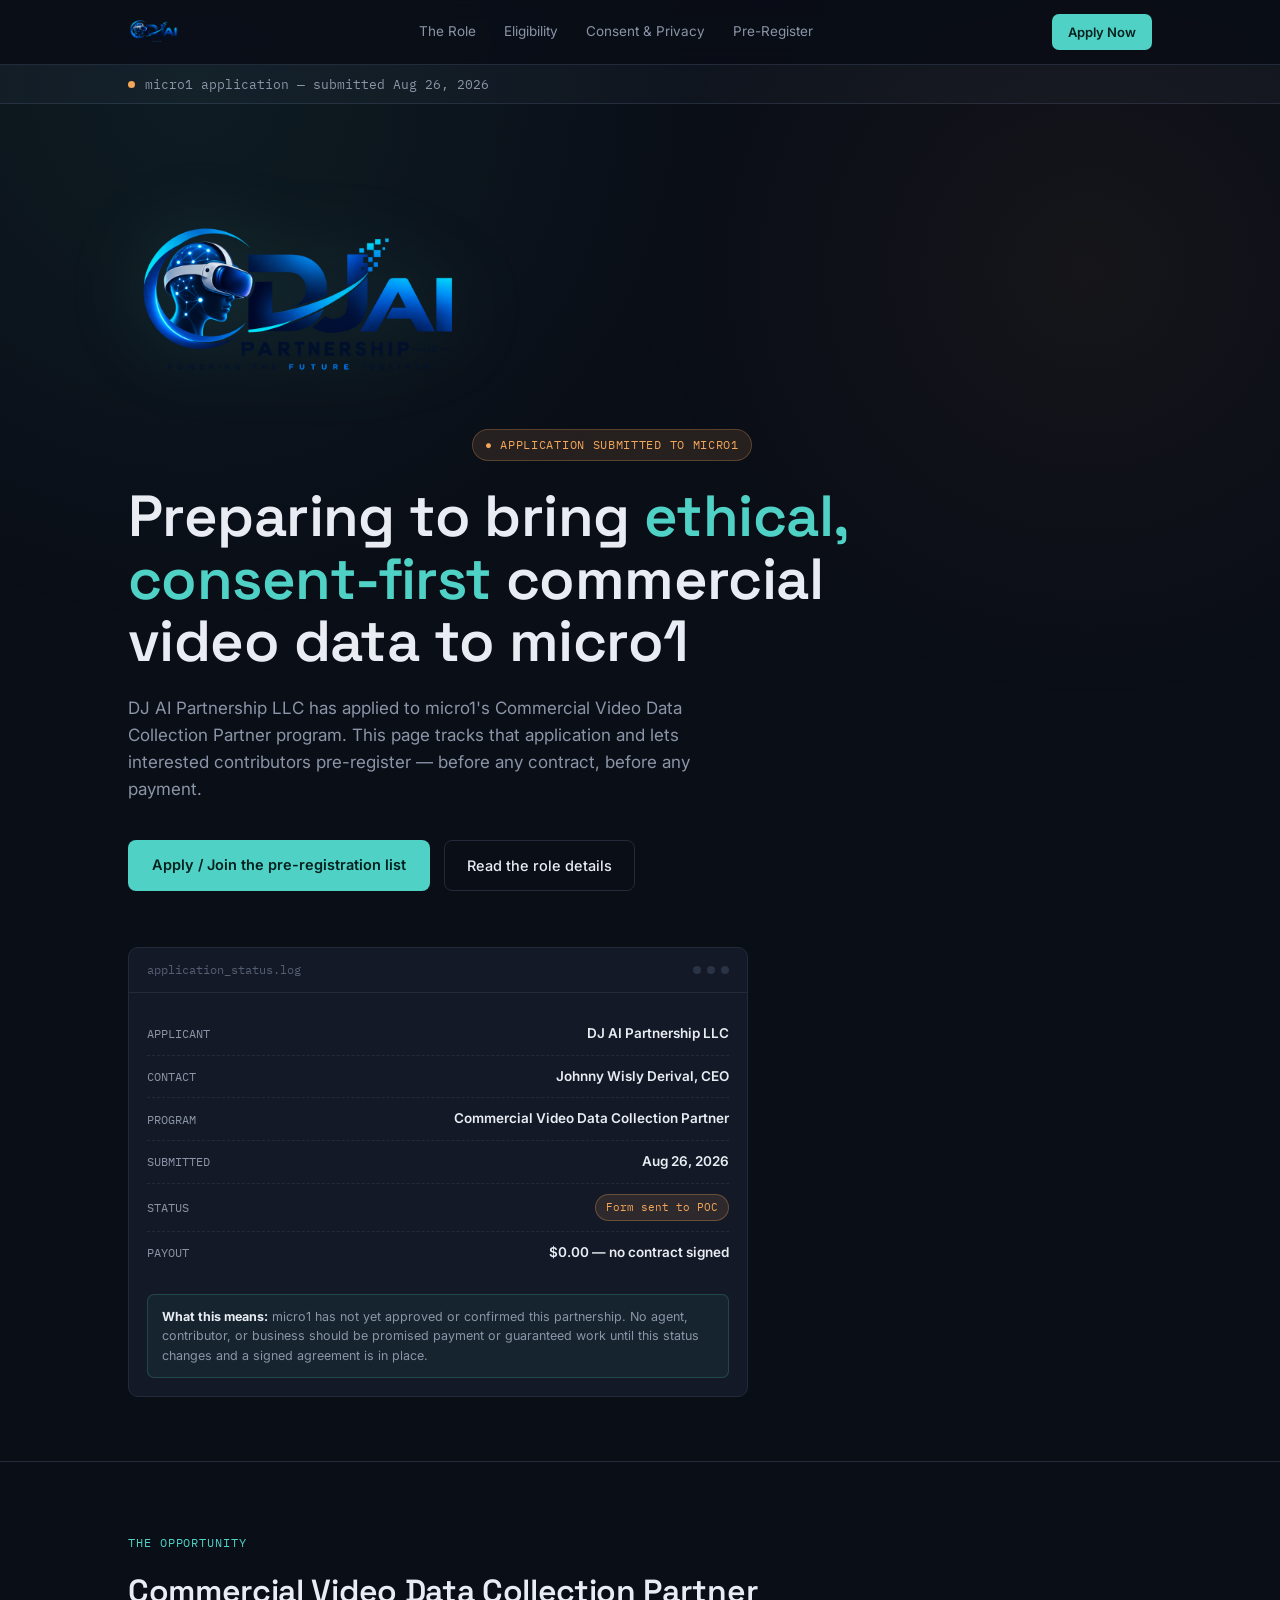
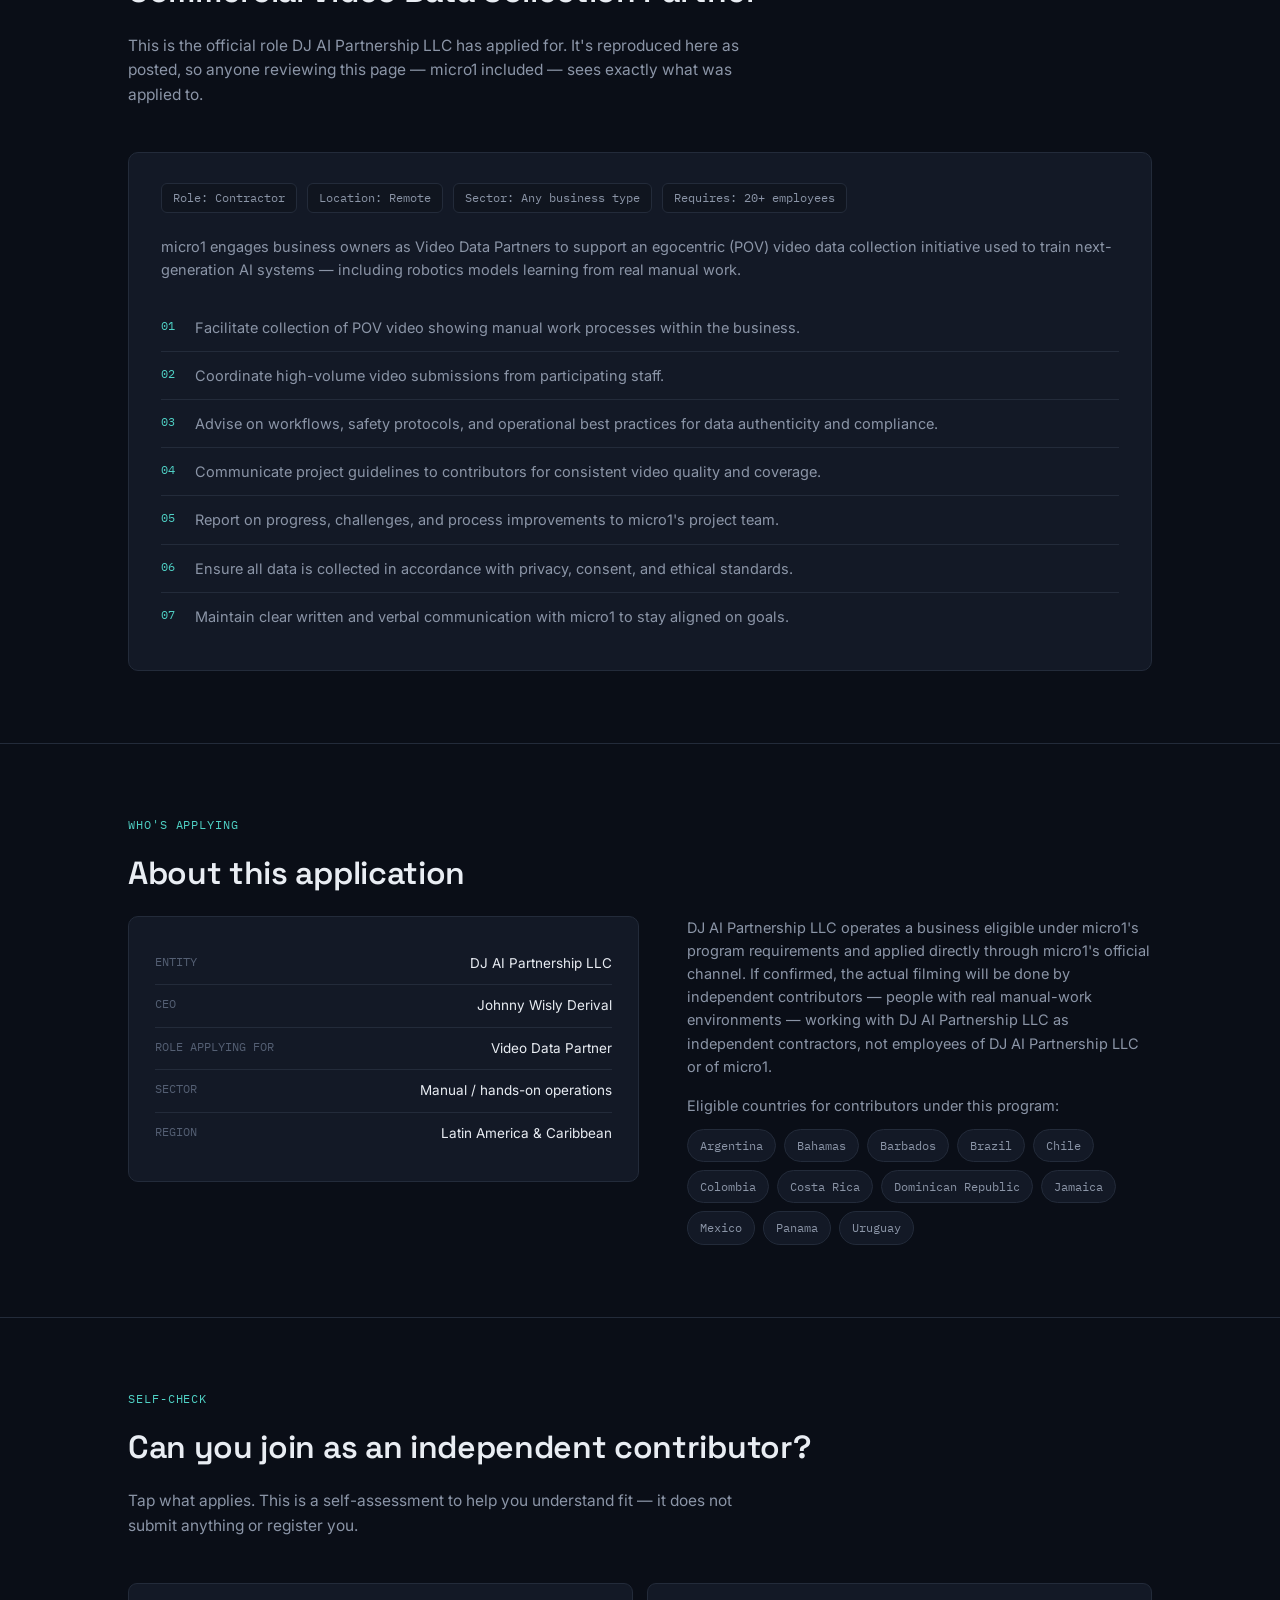
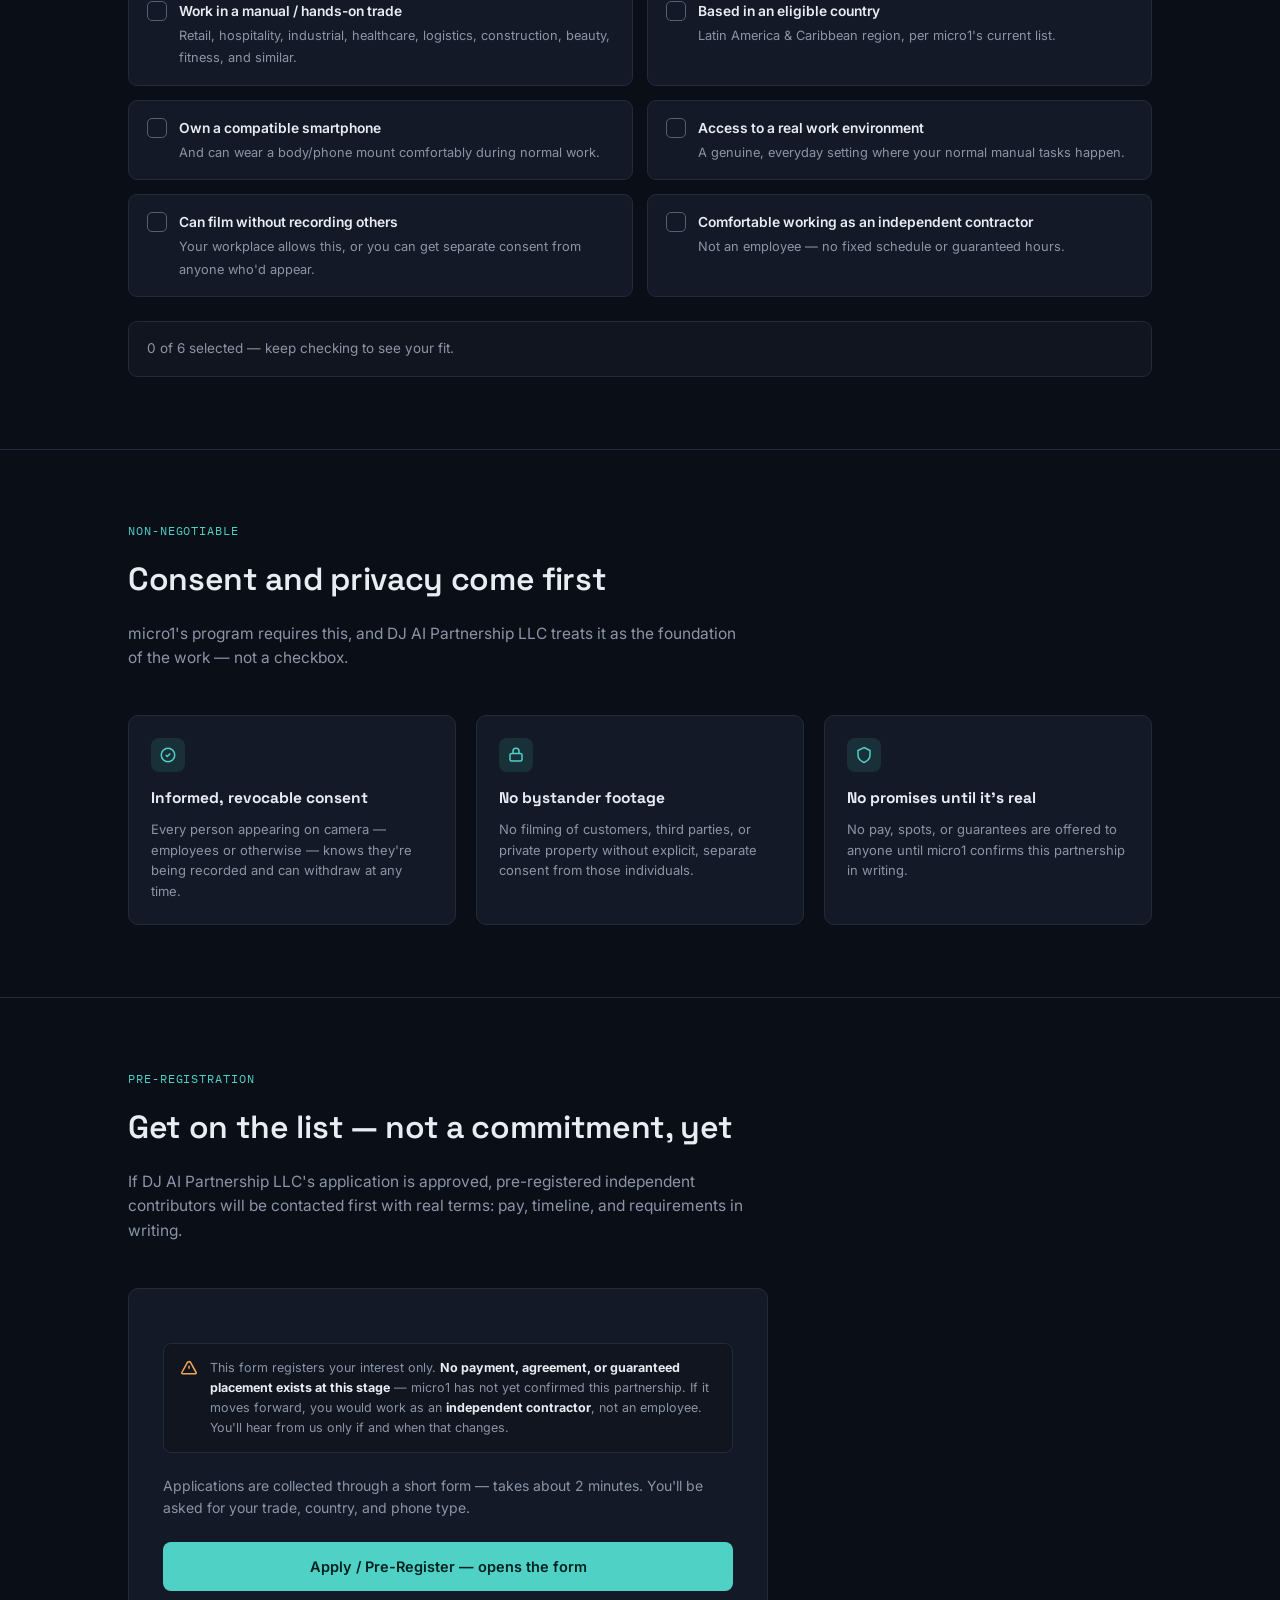
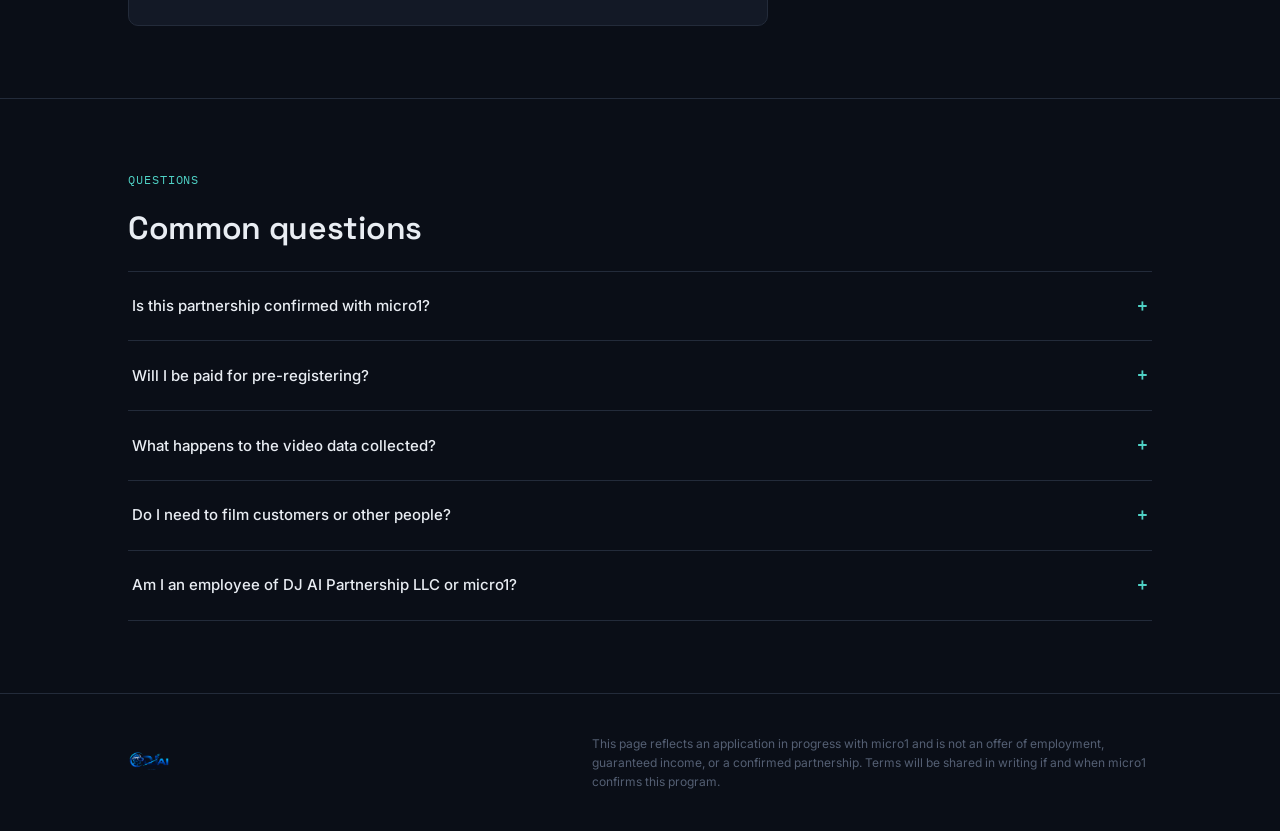
==== commit 6c47a791: "Add files via upload" ====
--- a/index.html
+++ b/index.html
@@ -267,14 +267,14 @@
 <div class="ticker">
   <div class="wrap">
     <span class="dot"></span>
-    <span class="mono">micro1 application — <b style="color:var(--text)">status: under review</b> — submitted Aug 26, 2026 — no partnership is confirmed yet</span>
+    <span class="mono">micro1 application — submitted Aug 26, 2026</span>
   </div>
 </div>
 
 <header class="hero">
   <div class="wrap">
     <img src="[data-uri]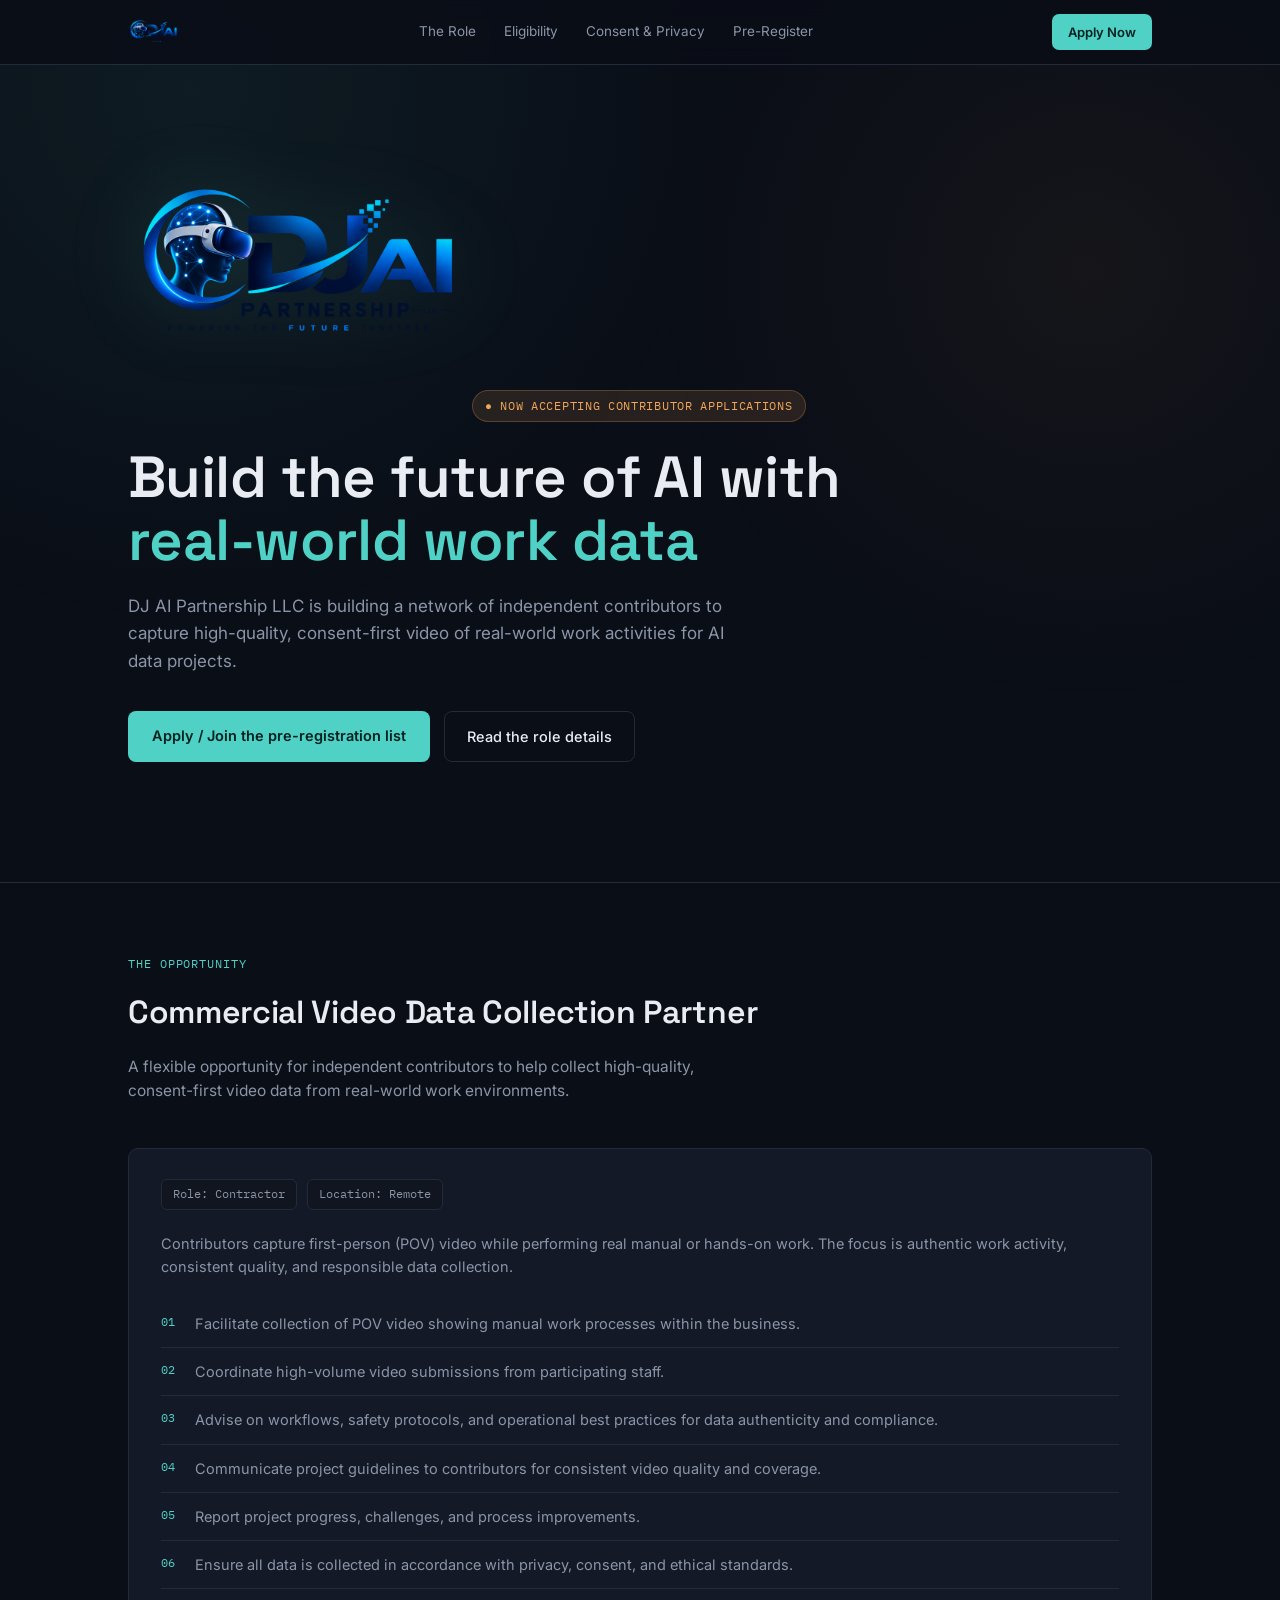
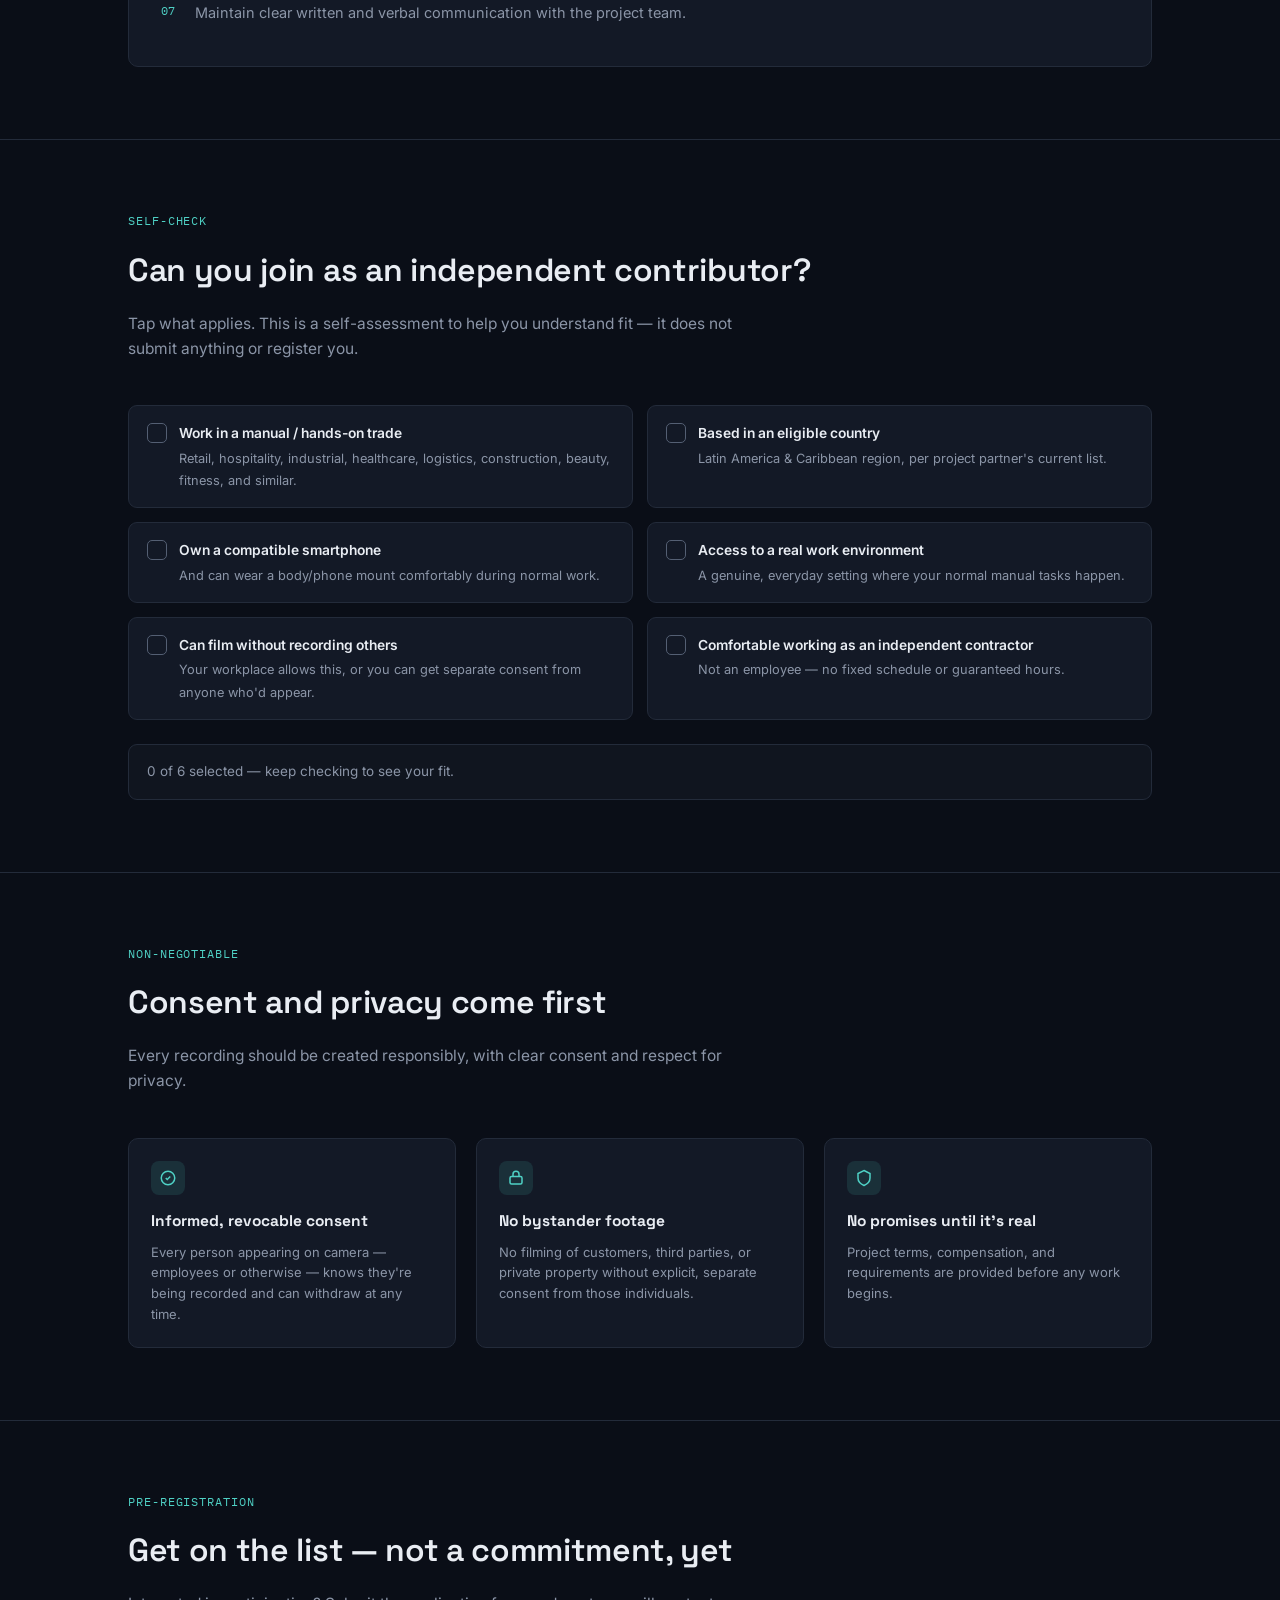
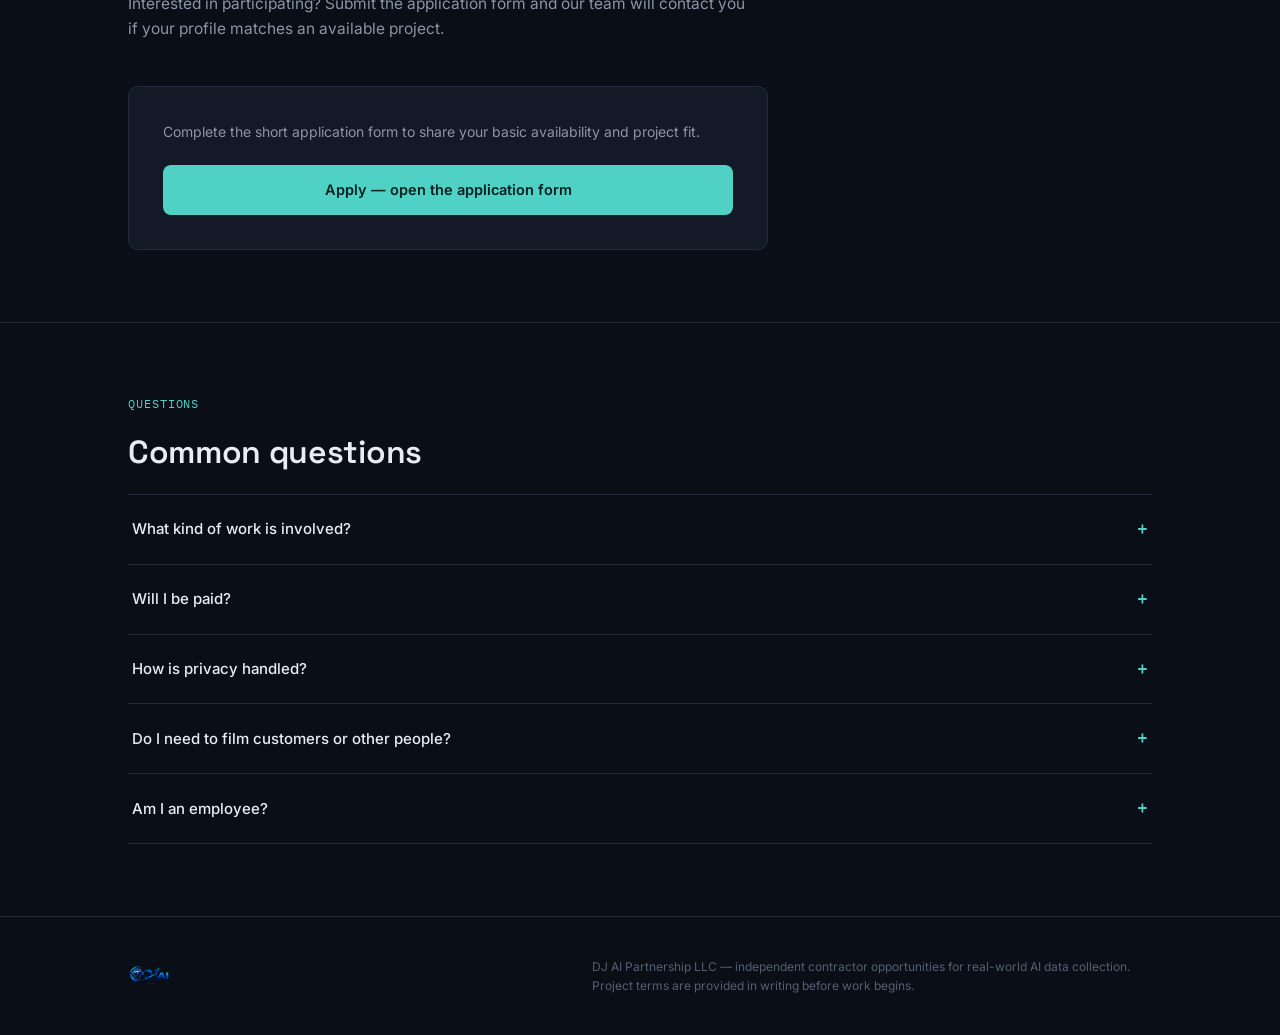
==== commit f792f013: "Add files via upload" ====
--- a/index.html
+++ b/index.html
@@ -1,11 +1,12 @@
 <!DOCTYPE html>
+
 <html lang="en">
 <head>
-<meta charset="UTF-8">
-<meta name="viewport" content="width=device-width, initial-scale=1.0">
+<meta charset="utf-8"/>
+<meta content="width=device-width, initial-scale=1.0" name="viewport"/>
 <title>DJ AI Partnership LLC — Commercial Video Data Collection Partner</title>
-<link rel="preconnect" href="https://fonts.googleapis.com">
-<link href="https://fonts.googleapis.com/css2?family=Space+Grotesk:wght@400;500;600;700&family=Inter:wght@400;500;600;700&family=IBM+Plex+Mono:wght@400;500&display=swap" rel="stylesheet">
+<link href="https://fonts.googleapis.com" rel="preconnect"/>
+<link href="https://fonts.googleapis.com/css2?family=Space+Grotesk:wght@400;500;600;700&amp;family=Inter:wght@400;500;600;700&amp;family=IBM+Plex+Mono:wght@400;500&amp;display=swap" rel="stylesheet"/>
 <style>
   :root{
     --bg: #0A0E17;
@@ -66,16 +67,6 @@
   }
   @media (max-width:720px){ .navlinks{ display:none; } }
 
-  /* STATUS TICKER */
-  .ticker{
-    border-bottom:1px solid var(--line);
-    background: var(--bg-raised);
-    overflow:hidden;
-  }
-  .ticker .wrap{ display:flex; align-items:center; gap:10px; height:38px; font-size:12.5px; color:var(--text-dim); }
-  .dot{ width:7px; height:7px; border-radius:50%; background: var(--amber); flex-shrink:0; animation: pulse 1.8s infinite; }
-  @keyframes pulse{ 0%,100%{ opacity:1; box-shadow:0 0 0 0 rgba(242,166,90,0.5);} 50%{ opacity:.6; box-shadow:0 0 0 5px rgba(242,166,90,0);} }
-
   /* HERO */
   header.hero{ padding:88px 0 64px; position:relative; }
   .hero-logo{ max-width:340px; width:100%; height:auto; margin-bottom:30px; filter: drop-shadow(0 0 40px rgba(79,209,197,0.15)); }
@@ -106,36 +97,6 @@
     transition: border-color .15s, background .15s;
   }
   .btn-ghost:hover{ border-color: var(--accent); background: var(--accent-dim); }
-
-  /* status panel — signature element */
-  .status-panel{
-    background: var(--bg-card);
-    border:1px solid var(--line);
-    border-radius: var(--radius);
-    overflow:hidden;
-    max-width: 620px;
-  }
-  .status-panel .head{
-    display:flex; align-items:center; justify-content:space-between;
-    padding:13px 18px; border-bottom:1px solid var(--line);
-    font-family:'IBM Plex Mono'; font-size:11.5px; color:var(--text-faint);
-  }
-  .status-panel .head .lights{ display:flex; gap:6px; }
-  .status-panel .head .lights span{ width:8px; height:8px; border-radius:50%; background:#2A3345; }
-  .status-body{ padding:20px 18px; }
-  .status-row{ display:flex; justify-content:space-between; align-items:center; padding:10px 0; border-bottom:1px dashed var(--line); font-size:13.5px; }
-  .status-row:last-child{ border-bottom:none; }
-  .status-row .label{ color:var(--text-dim); font-family:'IBM Plex Mono'; font-size:12px; }
-  .status-row .val{ font-weight:600; }
-  .badge{
-    font-family:'IBM Plex Mono'; font-size:11px; padding:4px 10px; border-radius:100px;
-    background: var(--amber-dim); color: var(--amber); border:1px solid rgba(242,166,90,0.3);
-  }
-  .status-note{
-    margin-top:16px; padding:12px 14px; background: rgba(79,209,197,0.06); border:1px solid rgba(79,209,197,0.2);
-    border-radius:7px; font-size:12.5px; color: var(--text-dim); line-height:1.55;
-  }
-  .status-note b{ color: var(--text); }
 
   /* SECTIONS */
   section{ padding:72px 0; border-top:1px solid var(--line); position:relative; }
@@ -198,8 +159,7 @@
   /* countries */
   .country-row{ display:flex; flex-wrap:wrap; gap:8px; }
   .country-pill{ font-family:'IBM Plex Mono'; font-size:12px; padding:6px 12px; border-radius:100px; background:var(--bg-card); border:1px solid var(--line); color:var(--text-dim); }
-
-  /* waitlist form */
+  /* application form */
   .form-card{ background: var(--bg-card); border:1px solid var(--line); border-radius: var(--radius); padding:34px; max-width:640px; }
   .form-grid{ display:grid; grid-template-columns: 1fr 1fr; gap:16px; }
   @media (max-width:600px){ .form-grid{ grid-template-columns:1fr; } }
@@ -211,11 +171,6 @@
     outline:none; transition: border-color .15s;
   }
   .field input:focus, .field select:focus{ border-color: var(--accent); }
-  .disclaimer-box{
-    display:flex; gap:12px; padding:14px 16px; background: var(--bg-raised); border:1px solid var(--line);
-    border-radius:8px; margin:20px 0 22px; font-size:12.5px; color:var(--text-dim); line-height:1.6;
-  }
-  .disclaimer-box svg{ flex-shrink:0; width:18px; height:18px; margin-top:1px; color: var(--amber); }
   .form-success{
     display:none; text-align:center; padding:30px 20px;
   }
@@ -250,236 +205,141 @@
 </style>
 </head>
 <body>
-
 <nav>
-  <div class="wrap">
-    <div class="brand"><img src="[data-uri]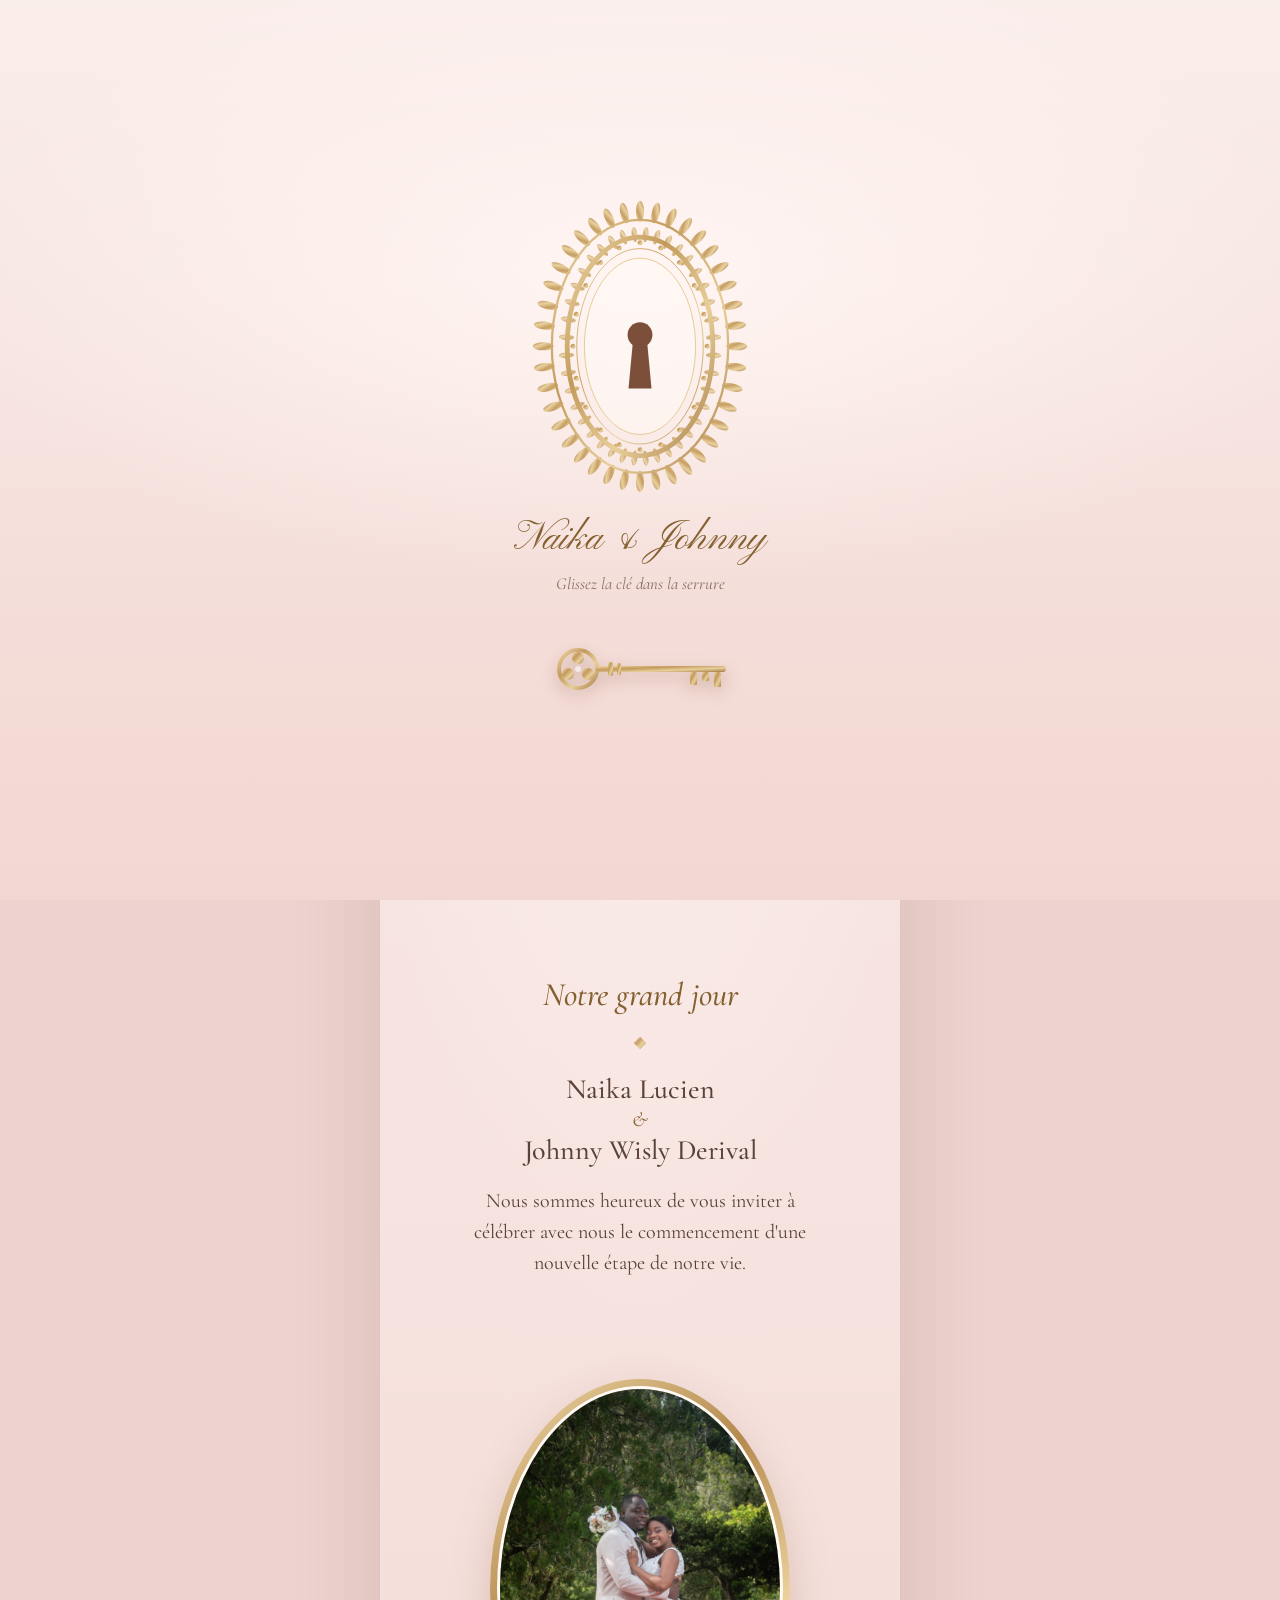
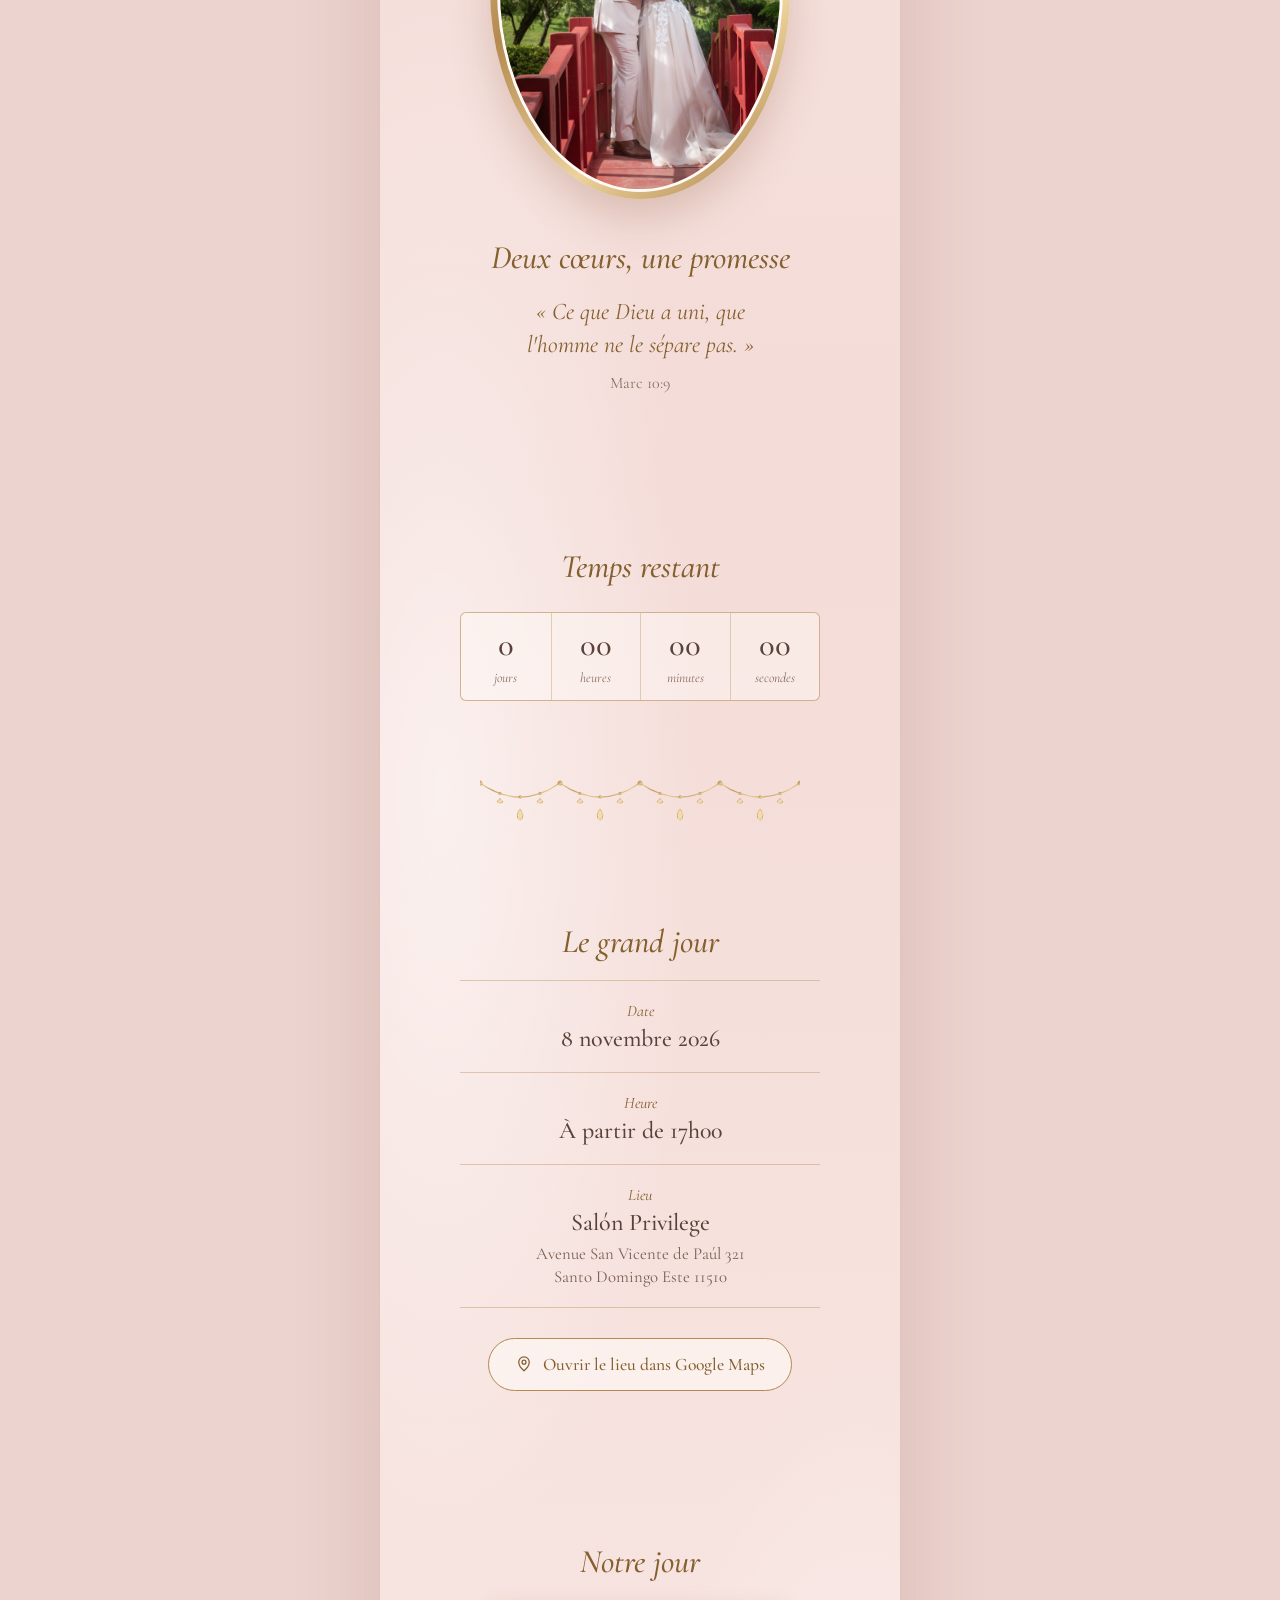
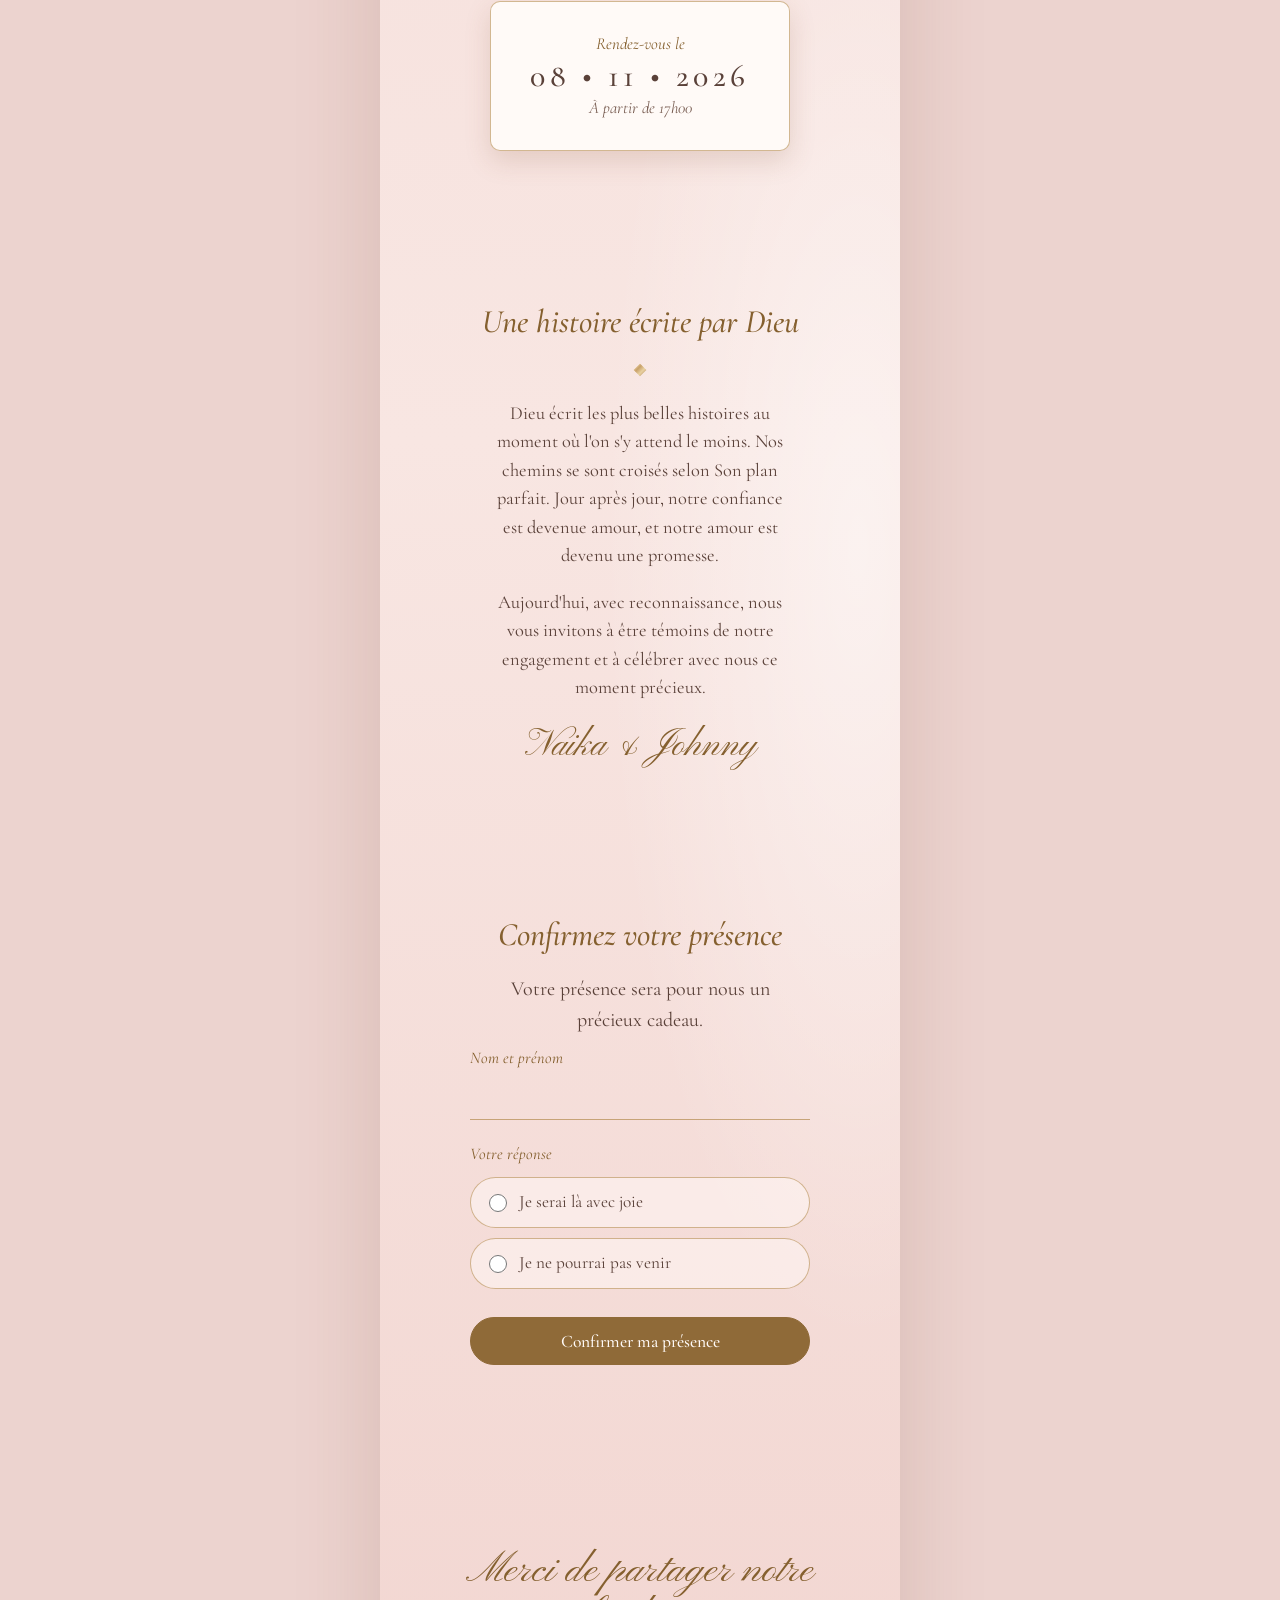
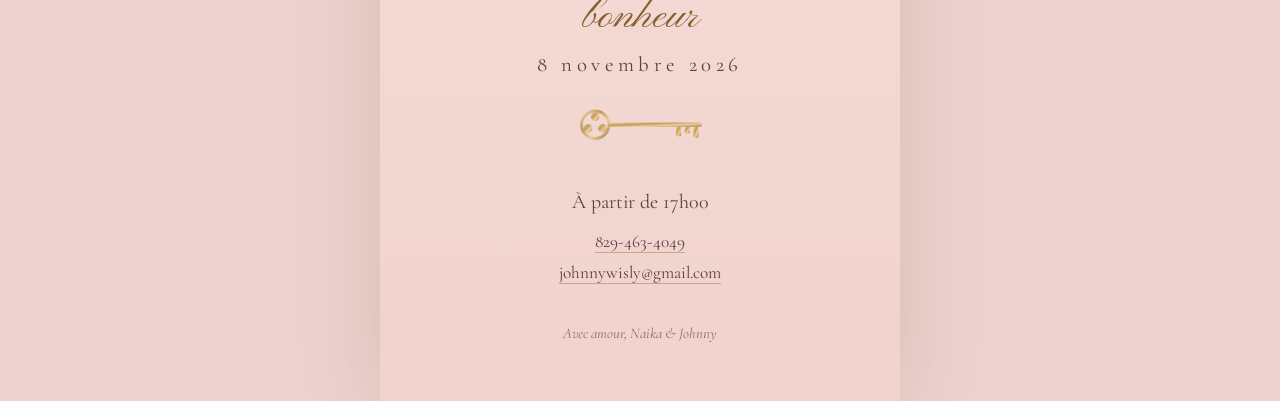
==== commit dfe46d85: "Add files via upload" ====
--- a/index.html
+++ b/index.html
@@ -1,375 +1,640 @@
 <!DOCTYPE html>
-
-<html lang="en">
+<html lang="fr">
 <head>
-<meta charset="utf-8"/>
-<meta content="width=device-width, initial-scale=1.0" name="viewport"/>
-<title>DJ AI Partnership LLC — Commercial Video Data Collection Partner</title>
-<link href="https://fonts.googleapis.com" rel="preconnect"/>
-<link href="https://fonts.googleapis.com/css2?family=Space+Grotesk:wght@400;500;600;700&amp;family=Inter:wght@400;500;600;700&amp;family=IBM+Plex+Mono:wght@400;500&amp;display=swap" rel="stylesheet"/>
+<meta charset="utf-8">
+<meta name="viewport" content="width=device-width, initial-scale=1, viewport-fit=cover">
+<title>Naika &amp; Johnny — Invitation de mariage</title>
+<meta name="description" content="Naika Lucien &amp; Johnny Wisly Derival vous invitent à leur mariage le 8 novembre 2026, à partir de 17h00, au Salón Privilege.">
+<meta name="theme-color" content="#f3d9d6">
+<meta property="og:title" content="Naika &amp; Johnny — Invitation de mariage">
+<meta property="og:description" content="8 novembre 2026, à partir de 17h00 — Salón Privilege, Santo Domingo Este.">
+<meta property="og:image" content="assets/photo-couple.jpg">
+<link rel="preconnect" href="https://fonts.googleapis.com">
+<link rel="preconnect" href="https://fonts.gstatic.com" crossorigin>
+<link href="https://fonts.googleapis.com/css2?family=Cormorant+Garamond:ital,wght@0,400;0,500;0,600;1,400;1,500&family=Pinyon+Script&display=swap" rel="stylesheet">
 <style>
-  :root{
-    --bg: #0A0E17;
-    --bg-raised: #10151F;
-    --bg-card: #131926;
-    --line: #232B3A;
-    --text: #E9EDF3;
-    --text-dim: #8B95A7;
-    --text-faint: #545F73;
-    --accent: #4FD1C5;
-    --accent-dim: rgba(79,209,197,0.12);
-    --amber: #F2A65A;
-    --amber-dim: rgba(242,166,90,0.12);
-    --danger: #E8697A;
-    --radius: 10px;
+:root{
+  --blush:#f8e8e5;
+  --rose:#efd0cc;
+  --gold:#b48a4f;
+  --gold-light:#e6c993;
+  --gold-text:#85602f;
+  --gold-deep:#8f6a38;
+  --ink:#5a4139;
+  --ivory:#fffaf7;
+  --serif:"Cormorant Garamond","Iowan Old Style","Palatino Linotype",Georgia,serif;
+  --script:"Pinyon Script","Snell Roundhand","Apple Chancery","Brush Script MT",cursive;
+}
+*{box-sizing:border-box;margin:0;padding:0}
+html{-webkit-text-size-adjust:100%;scroll-behavior:smooth}
+body{
+  font-family:var(--serif);
+  font-size:20px;
+  line-height:1.55;
+  color:var(--ink);
+  background:#ecd3cf;
+  min-height:100dvh;
+  -webkit-font-smoothing:antialiased;
+}
+body.locked{overflow:hidden;height:100dvh}
+.sr-only{position:absolute;width:1px;height:1px;overflow:hidden;clip:rect(0 0 0 0);white-space:nowrap}
+a{color:inherit}
+:focus-visible{outline:2px solid var(--gold-deep);outline-offset:3px;border-radius:4px}
+
+/* ---------- Page column ---------- */
+.page{
+  position:relative;
+  max-width:520px;
+  margin:0 auto;
+  min-height:100dvh;
+  overflow:hidden;
+  background:
+    radial-gradient(90% 38% at 50% 0%, #fef4f1 0%, transparent 70%),
+    radial-gradient(70% 22% at 12% 46%, rgba(255,255,255,.55) 0%, transparent 70%),
+    radial-gradient(70% 22% at 92% 72%, rgba(255,255,255,.5) 0%, transparent 70%),
+    linear-gradient(180deg,#f9ebe8 0%,#f4dcd8 40%,#f8e6e2 70%,#f1d3ce 100%);
+  box-shadow:0 0 80px rgba(120,70,50,.18);
+}
+section{padding:76px 30px;text-align:center;position:relative}
+h1,h2{font-weight:500;text-wrap:balance}
+h2{
+  font-family:var(--serif);
+  font-style:italic;
+  font-size:2.05rem;
+  line-height:1.15;
+  color:var(--gold-text);
+  margin-bottom:20px;
+}
+p{max-width:34ch;margin-left:auto;margin-right:auto;text-wrap:pretty}
+.script{font-family:var(--script);font-weight:400}
+.gold-svg{display:block;margin:0 auto}
+.flourish{width:120px;height:14px;margin:22px auto;display:block;opacity:.9}
+
+/* ---------- Gate (key & lock) ---------- */
+#gate{
+  position:fixed;inset:0;z-index:100;
+  display:flex;justify-content:center;
+  background:
+    radial-gradient(80% 50% at 50% 30%, #fff5f2 0%, transparent 70%),
+    linear-gradient(180deg,#faeeeb,#f2d6d1);
+  transition:opacity 1.3s ease .35s, visibility 0s linear 1.7s;
+}
+#gate.gone{opacity:0;visibility:hidden;pointer-events:none}
+.gate-inner{
+  width:100%;max-width:520px;
+  display:flex;flex-direction:column;align-items:center;justify-content:center;
+  gap:18px;padding:24px;position:relative;
+}
+.lock{width:min(56vw,230px);position:relative;transition:transform 1.5s cubic-bezier(.6,0,.2,1), opacity 1.1s ease .3s, filter 1s}
+.lock svg{width:100%;height:auto;display:block;overflow:visible}
+#gate.open .lock{transform:scale(2.6);opacity:0;filter:drop-shadow(0 0 40px #f6e0a8)}
+#hole-fill{transition:fill .6s}
+#gate.unlocking #hole-fill{fill:#fff1c4}
+.gate-names{font-size:2.5rem;line-height:1;color:var(--gold-text);margin-top:2px;text-align:center}
+.gate-hint{font-style:italic;font-size:1.05rem;color:#8b6f63;margin-top:-6px}
+.key-track{position:relative;width:200px;height:74px;margin-top:18px;touch-action:none}
+#key{
+  position:absolute;left:10px;top:6px;width:180px;height:60px;
+  cursor:grab;touch-action:none;transform-origin:100% 50%;
+  filter:drop-shadow(0 6px 8px rgba(120,80,40,.28));
+  transition:transform .45s cubic-bezier(.3,1.4,.5,1);
+  animation:nudge 2.6s ease-in-out 1.2s infinite;
+}
+#key.dragging{cursor:grabbing;transition:none;animation:none}
+#key.snap{transition:transform .6s cubic-bezier(.5,0,.2,1);animation:none}
+#key svg{width:100%;height:100%;display:block;pointer-events:none;overflow:visible}
+@keyframes nudge{0%,70%,100%{margin-left:0}82%{margin-left:14px}92%{margin-left:0}}
+
+/* ---------- Music button ---------- */
+#music{
+  position:fixed;top:max(14px,env(safe-area-inset-top));right:max(14px,calc(50% - 246px));z-index:60;
+  width:42px;height:42px;border-radius:50%;
+  border:1px solid rgba(180,138,79,.55);
+  background:rgba(255,250,247,.75);backdrop-filter:blur(6px);
+  color:var(--gold-deep);display:none;align-items:center;justify-content:center;cursor:pointer;
+}
+#music.show{display:flex}
+#music svg{width:20px;height:20px}
+#music .off{display:none}
+#music.muted .on{display:none}
+#music.muted .off{display:block}
+
+/* ---------- Hero ---------- */
+.hero{padding-top:0;padding-bottom:40px;min-height:100dvh;display:flex;flex-direction:column;align-items:center;isolation:isolate}
+.hero-bg{position:absolute;inset:0;width:100%;height:100%;object-fit:cover;object-position:50% 30%;z-index:-2}
+.hero::before{content:"";position:absolute;inset:0;z-index:-1;
+  background:linear-gradient(180deg,rgba(248,232,229,.30) 0%,rgba(248,232,229,0) 24%,rgba(248,232,229,0) 40%,rgba(248,232,229,.93) 57%,#f8e8e5 72%)}
+.chandelier{width:min(64%,270px);margin-top:0;filter:drop-shadow(0 0 5px rgba(255,244,220,.9)) drop-shadow(0 6px 12px rgba(60,40,20,.35))}
+.hero .kicker{font-style:italic;font-size:1.15rem;color:#7a5f54;margin-top:auto}
+.hero h1{
+  font-family:var(--script);font-weight:400;
+  font-size:clamp(3rem,15vw,4.2rem);line-height:1.02;
+  color:var(--gold-text);margin:6px 0 4px;
+}
+.hero .date{font-size:1.5rem;letter-spacing:.22em;color:var(--ink);margin-top:6px}
+.hero .lead{margin-top:18px;font-style:italic;font-size:1.15rem;color:#7a5f54}
+.scroll-hint{margin-top:0;padding-top:26px;font-style:italic;font-size:.95rem;color:#8b6f63}
+.scroll-hint svg{display:block;margin:6px auto 0;width:16px;height:16px;animation:bob 2s ease-in-out infinite}
+@keyframes bob{50%{transform:translateY(5px)}}
+
+/* ---------- Invitation ---------- */
+.invite .names{font-size:1.75rem;line-height:1.25;margin:14px 0 18px;color:var(--ink);font-weight:500}
+.invite .names span{display:block;font-style:italic;font-weight:400;font-size:1.3rem;color:var(--gold-text)}
+
+/* ---------- Photo ---------- */
+.photo{padding-top:24px}
+.oval{
+  position:relative;width:min(74%,300px);aspect-ratio:5/7;margin:0 auto 40px;
+  border-radius:50%;padding:7px;
+  background:linear-gradient(140deg,#f0d9a6,#b48a4f 40%,#ecd29c 70%,#a87d45);
+  box-shadow:0 18px 40px rgba(140,90,60,.25);
+  opacity:0;transform:scale(.94);
+  transition:opacity 1.1s ease, transform 1.4s cubic-bezier(.2,.7,.2,1);
+}
+.oval.in{opacity:1;transform:none}
+.oval img{width:100%;height:100%;object-fit:cover;object-position:50% 40%;border-radius:50%;display:block;border:3px solid var(--ivory)}
+.verse{font-style:italic;font-size:1.5rem;line-height:1.35;color:var(--gold-text);max-width:24ch;margin:0 auto;text-wrap:balance}
+.verse-ref{margin-top:10px;font-size:1rem;color:#8b6f63}
+
+/* ---------- Countdown ---------- */
+.count h2{margin-bottom:26px}
+.clock{
+  display:grid;grid-template-columns:repeat(4,1fr);
+  max-width:360px;margin:0 auto;
+  border:1px solid rgba(180,138,79,.6);border-radius:6px;
+  background:rgba(255,250,247,.45);
+}
+.clock div{padding:16px 4px 12px;border-left:1px solid rgba(180,138,79,.35)}
+.clock div:first-child{border-left:0}
+.clock b{display:block;font-weight:500;font-size:2rem;line-height:1;font-variant-numeric:tabular-nums;color:var(--ink)}
+.clock small{display:block;margin-top:6px;font-size:.85rem;font-style:italic;color:#8b6f63}
+
+/* ---------- Day ---------- */
+.facts{max-width:360px;margin:8px auto 30px;text-align:center}
+.facts div{padding:18px 0;border-top:1px solid rgba(180,138,79,.4)}
+.facts div:last-child{border-bottom:1px solid rgba(180,138,79,.4)}
+.facts dt{font-style:italic;font-size:1rem;color:var(--gold-text)}
+.facts dd{font-size:1.5rem;line-height:1.25;font-weight:500}
+.facts dd span{display:block;font-size:1.05rem;font-weight:400;color:#7a5f54;margin-top:4px;line-height:1.4}
+.btn{
+  display:inline-flex;align-items:center;justify-content:center;gap:10px;
+  min-height:48px;padding:12px 26px;border-radius:999px;
+  font-family:var(--serif);font-size:1.1rem;font-weight:500;text-decoration:none;cursor:pointer;
+  border:1px solid var(--gold);color:var(--gold-text);background:rgba(255,250,247,.6);
+  transition:background .25s,color .25s;
+}
+.btn:hover{background:var(--gold-deep);color:var(--ivory)}
+.btn.solid{background:var(--gold-deep);color:var(--ivory);border-color:var(--gold-deep)}
+.btn.solid:hover{background:#74532a}
+.btn svg{width:18px;height:18px;flex:none}
+
+/* ---------- Date card ---------- */
+.card{position:relative;width:min(300px,100%);height:150px;margin:0 auto;border-radius:10px;box-shadow:0 10px 26px rgba(140,90,60,.18)}
+.card .under{
+  position:absolute;inset:0;display:flex;flex-direction:column;align-items:center;justify-content:center;
+  background:var(--ivory);border:1px solid rgba(180,138,79,.6);border-radius:10px;
+}
+.card .under i{font-size:1.05rem;color:var(--gold-text)}
+.card .under strong{font-family:var(--serif);font-weight:500;font-size:2rem;letter-spacing:.14em;line-height:1.2}
+.card .under em{font-size:1.05rem;color:#7a5f54}
+
+/* ---------- Story ---------- */
+.story p{margin-bottom:18px;font-size:1.15rem;max-width:32ch}
+.story .sign{font-family:var(--script);font-size:2.3rem;color:var(--gold-text);margin-top:26px;line-height:1}
+
+/* ---------- RSVP ---------- */
+form{max-width:340px;margin:10px auto 0;text-align:left}
+.field{margin-bottom:22px}
+.field label,.field legend{display:block;font-style:italic;font-size:1.02rem;color:var(--gold-text);margin-bottom:2px}
+.field input[type=text],.field input[type=number]{
+  width:100%;background:transparent;border:0;border-bottom:1px solid rgba(180,138,79,.7);
+  padding:8px 2px;font:inherit;font-size:1.2rem;color:var(--ink);border-radius:0;
+}
+.field input:focus{outline:0;border-bottom:2px solid var(--gold-deep)}
+fieldset{border:0}
+.choices{display:grid;gap:10px;margin-top:8px}
+.choices label{
+  display:flex;align-items:center;gap:12px;cursor:pointer;
+  border:1px solid rgba(180,138,79,.6);border-radius:999px;padding:11px 18px;
+  background:rgba(255,250,247,.5);font-style:normal;font-size:1.08rem;color:var(--ink);margin:0;
+}
+.choices input{accent-color:var(--gold-deep);width:18px;height:18px}
+.choices label:has(input:checked){background:var(--gold-deep);color:var(--ivory);border-color:var(--gold-deep)}
+.choices label:has(input:focus-visible){outline:2px solid var(--gold-deep);outline-offset:3px}
+form .btn{width:100%;margin-top:6px}
+.err{color:#9a3b32;font-size:1rem;min-height:1.4em;margin-top:10px;text-align:center}
+.thanks{max-width:340px;margin:10px auto 0}
+.thanks[hidden],#rsvp-form[hidden]{display:none}
+.thanks .script{font-size:2.6rem;color:var(--gold-text);line-height:1.1;margin-bottom:10px}
+.thanks p{margin-bottom:22px}
+.thanks .alt{margin:18px 0 0;font-size:1.05rem}
+.thanks .alt a{color:var(--gold-text)}
+.hp{position:absolute;left:-9999px}
+
+/* ---------- Closing ---------- */
+.closing{padding-bottom:56px}
+.closing .script{font-size:2.6rem;color:var(--gold-text);line-height:1.1}
+.closing .date{letter-spacing:.22em;font-size:1.3rem;margin-top:8px}
+.closing .key{width:130px;margin:22px auto 30px}
+.contact{margin-top:8px;font-size:1.08rem;line-height:1.8}
+.contact a{text-decoration:none;border-bottom:1px solid rgba(180,138,79,.6)}
+.foot{margin-top:34px;font-size:.92rem;font-style:italic;color:#8b6f63}
+
+noscript style{display:none}
+@media (prefers-reduced-motion:reduce){
+  *,*::before,*::after{animation:none!important;transition-duration:.01ms!important;transition-delay:0s!important;scroll-behavior:auto!important}
+}
+</style>
+<noscript><style>#gate{display:none}body.locked{overflow:auto;height:auto}.oval{opacity:1;transform:none}</style></noscript>
+</head>
+<body class="locked">
+
+<!-- shared gradient -->
+<svg width="0" height="0" style="position:absolute" aria-hidden="true" focusable="false">
+  <defs>
+    <linearGradient id="gold" x1="0" y1="0" x2="1" y2="1">
+      <stop offset="0" stop-color="#f0d9a6"/>
+      <stop offset=".35" stop-color="#c39a5c"/>
+      <stop offset=".65" stop-color="#e8cf9a"/>
+      <stop offset="1" stop-color="#a87d45"/>
+    </linearGradient>
+  </defs>
+</svg>
+
+<!-- ============ GATE ============ -->
+<div id="gate" role="dialog" aria-label="Ouvrir l'invitation">
+  <div class="gate-inner">
+    <div class="lock"><svg id="medallion" viewBox="0 0 240 320" aria-hidden="true"></svg></div>
+    <div class="gate-names script">Naika &amp; Johnny</div>
+    <div class="gate-hint">Glissez la clé dans la serrure</div>
+    <div class="key-track">
+      <div id="key" role="button" tabindex="0" aria-label="Clé : glissez-la vers la serrure, ou appuyez pour ouvrir l'invitation">
+        <svg viewBox="0 0 180 60" aria-hidden="true">
+          <g fill="none" stroke="url(#gold)" stroke-width="4" stroke-linecap="round">
+            <circle cx="28" cy="30" r="19"/>
+          </g>
+          <g fill="url(#gold)">
+            <circle cx="28" cy="19" r="6"/><circle cx="18" cy="35" r="6"/><circle cx="38" cy="35" r="6"/>
+            <circle cx="28" cy="30" r="3" fill="#f8e8e5"/>
+            <rect x="46" y="27" width="130" height="6" rx="3"/>
+            <rect x="58" y="23" width="5" height="14" rx="2"/>
+            <rect x="67" y="24" width="4" height="12" rx="2"/>
+            <rect x="140" y="33" width="7" height="13" rx="1.5"/>
+            <rect x="152" y="33" width="7" height="9" rx="1.5"/>
+            <rect x="164" y="33" width="7" height="15" rx="1.5"/>
+          </g>
+        </svg>
+      </div>
+    </div>
+  </div>
+</div>
+
+<button id="music" type="button" aria-label="Couper ou remettre la musique">
+  <svg class="on" viewBox="0 0 24 24" fill="none" stroke="currentColor" stroke-width="1.7" stroke-linecap="round" stroke-linejoin="round" aria-hidden="true"><path d="M9 18V6l10-2v12"/><circle cx="6.5" cy="18" r="2.5"/><circle cx="16.5" cy="16" r="2.5"/></svg>
+  <svg class="off" viewBox="0 0 24 24" fill="none" stroke="currentColor" stroke-width="1.7" stroke-linecap="round" stroke-linejoin="round" aria-hidden="true"><path d="M9 18V6l10-2v12"/><circle cx="6.5" cy="18" r="2.5"/><circle cx="16.5" cy="16" r="2.5"/><path d="M3 3l18 18"/></svg>
+</button>
+<audio id="song" src="[data-uri]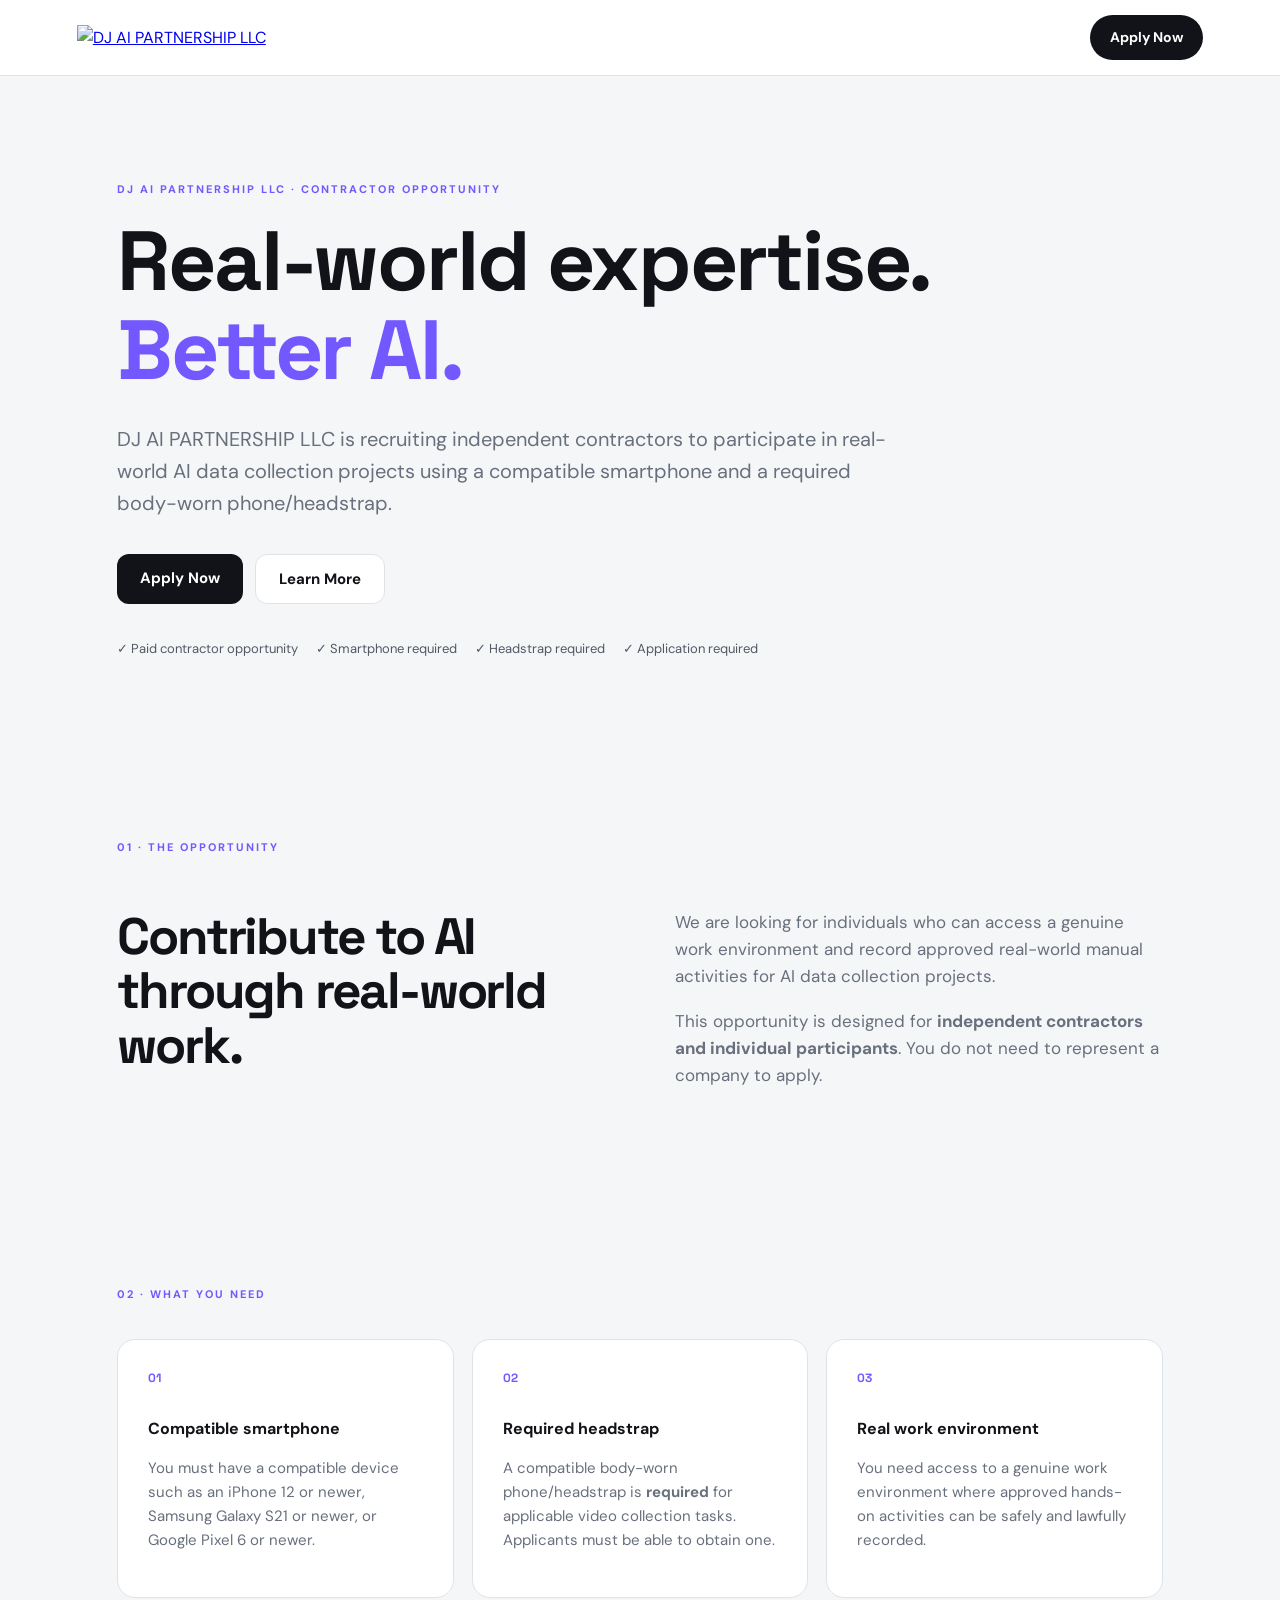
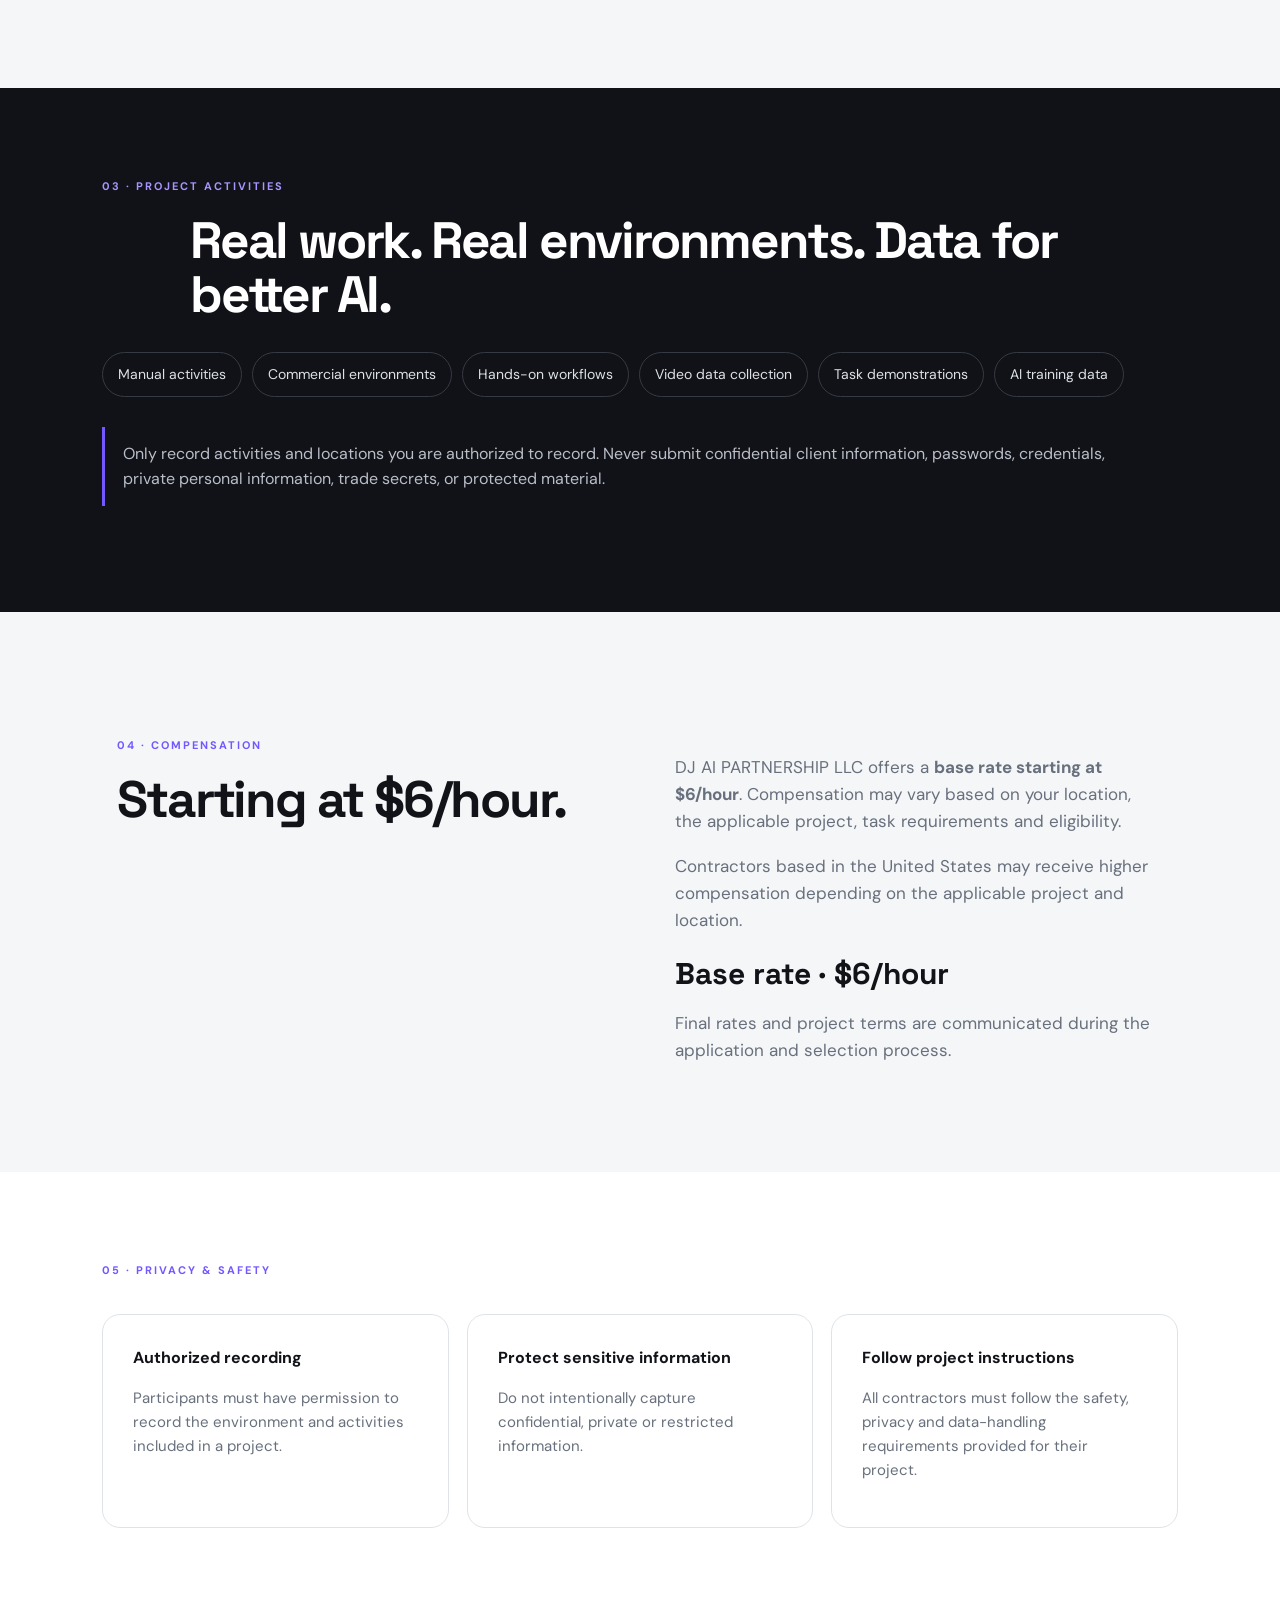
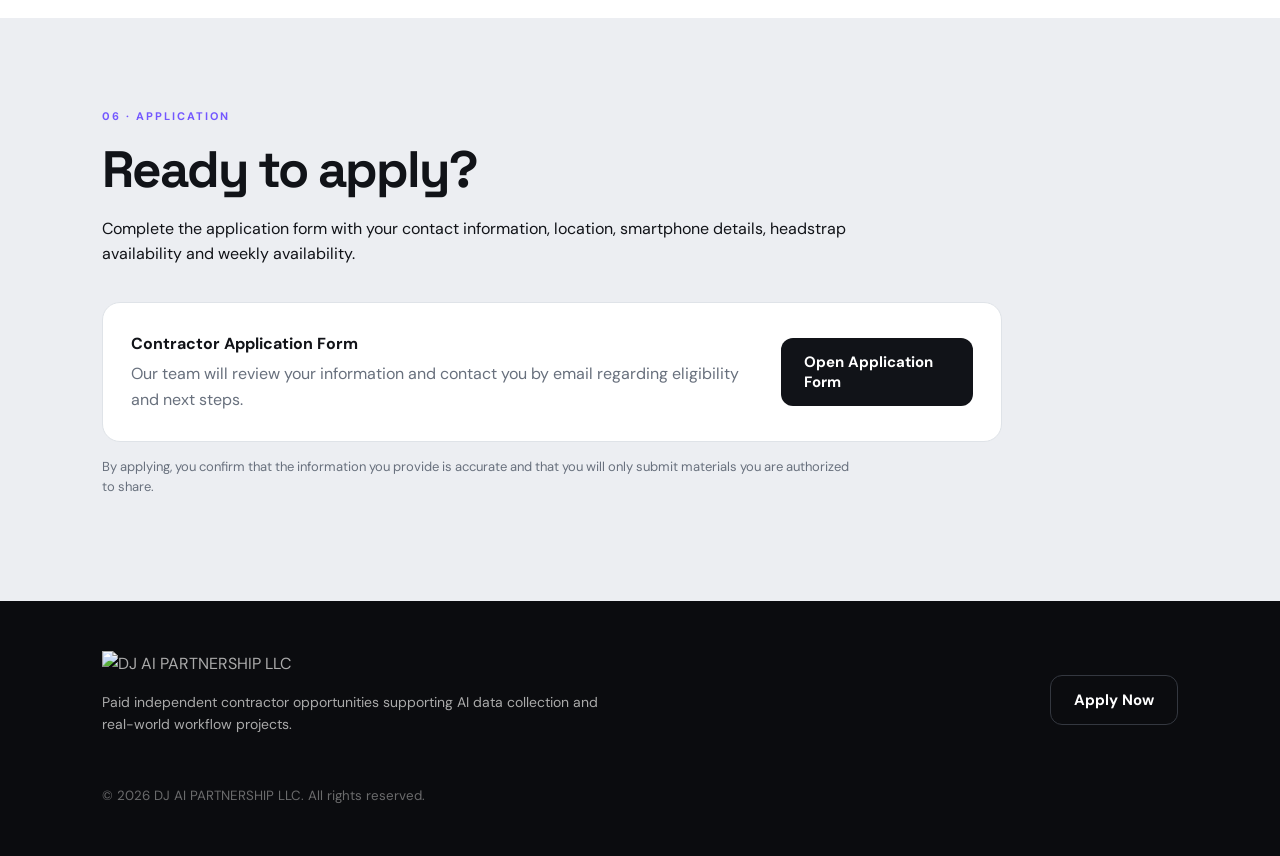
==== commit 22139f4c: "Add files via upload" ====
--- a/index.html
+++ b/index.html
@@ -1,640 +1 @@
-<!DOCTYPE html>
-<html lang="fr">
-<head>
-<meta charset="utf-8">
-<meta name="viewport" content="width=device-width, initial-scale=1, viewport-fit=cover">
-<title>Naika &amp; Johnny — Invitation de mariage</title>
-<meta name="description" content="Naika Lucien &amp; Johnny Wisly Derival vous invitent à leur mariage le 8 novembre 2026, à partir de 17h00, au Salón Privilege.">
-<meta name="theme-color" content="#f3d9d6">
-<meta property="og:title" content="Naika &amp; Johnny — Invitation de mariage">
-<meta property="og:description" content="8 novembre 2026, à partir de 17h00 — Salón Privilege, Santo Domingo Este.">
-<meta property="og:image" content="assets/photo-couple.jpg">
-<link rel="preconnect" href="https://fonts.googleapis.com">
-<link rel="preconnect" href="https://fonts.gstatic.com" crossorigin>
-<link href="https://fonts.googleapis.com/css2?family=Cormorant+Garamond:ital,wght@0,400;0,500;0,600;1,400;1,500&family=Pinyon+Script&display=swap" rel="stylesheet">
-<style>
-:root{
-  --blush:#f8e8e5;
-  --rose:#efd0cc;
-  --gold:#b48a4f;
-  --gold-light:#e6c993;
-  --gold-text:#85602f;
-  --gold-deep:#8f6a38;
-  --ink:#5a4139;
-  --ivory:#fffaf7;
-  --serif:"Cormorant Garamond","Iowan Old Style","Palatino Linotype",Georgia,serif;
-  --script:"Pinyon Script","Snell Roundhand","Apple Chancery","Brush Script MT",cursive;
-}
-*{box-sizing:border-box;margin:0;padding:0}
-html{-webkit-text-size-adjust:100%;scroll-behavior:smooth}
-body{
-  font-family:var(--serif);
-  font-size:20px;
-  line-height:1.55;
-  color:var(--ink);
-  background:#ecd3cf;
-  min-height:100dvh;
-  -webkit-font-smoothing:antialiased;
-}
-body.locked{overflow:hidden;height:100dvh}
-.sr-only{position:absolute;width:1px;height:1px;overflow:hidden;clip:rect(0 0 0 0);white-space:nowrap}
-a{color:inherit}
-:focus-visible{outline:2px solid var(--gold-deep);outline-offset:3px;border-radius:4px}
-
-/* ---------- Page column ---------- */
-.page{
-  position:relative;
-  max-width:520px;
-  margin:0 auto;
-  min-height:100dvh;
-  overflow:hidden;
-  background:
-    radial-gradient(90% 38% at 50% 0%, #fef4f1 0%, transparent 70%),
-    radial-gradient(70% 22% at 12% 46%, rgba(255,255,255,.55) 0%, transparent 70%),
-    radial-gradient(70% 22% at 92% 72%, rgba(255,255,255,.5) 0%, transparent 70%),
-    linear-gradient(180deg,#f9ebe8 0%,#f4dcd8 40%,#f8e6e2 70%,#f1d3ce 100%);
-  box-shadow:0 0 80px rgba(120,70,50,.18);
-}
-section{padding:76px 30px;text-align:center;position:relative}
-h1,h2{font-weight:500;text-wrap:balance}
-h2{
-  font-family:var(--serif);
-  font-style:italic;
-  font-size:2.05rem;
-  line-height:1.15;
-  color:var(--gold-text);
-  margin-bottom:20px;
-}
-p{max-width:34ch;margin-left:auto;margin-right:auto;text-wrap:pretty}
-.script{font-family:var(--script);font-weight:400}
-.gold-svg{display:block;margin:0 auto}
-.flourish{width:120px;height:14px;margin:22px auto;display:block;opacity:.9}
-
-/* ---------- Gate (key & lock) ---------- */
-#gate{
-  position:fixed;inset:0;z-index:100;
-  display:flex;justify-content:center;
-  background:
-    radial-gradient(80% 50% at 50% 30%, #fff5f2 0%, transparent 70%),
-    linear-gradient(180deg,#faeeeb,#f2d6d1);
-  transition:opacity 1.3s ease .35s, visibility 0s linear 1.7s;
-}
-#gate.gone{opacity:0;visibility:hidden;pointer-events:none}
-.gate-inner{
-  width:100%;max-width:520px;
-  display:flex;flex-direction:column;align-items:center;justify-content:center;
-  gap:18px;padding:24px;position:relative;
-}
-.lock{width:min(56vw,230px);position:relative;transition:transform 1.5s cubic-bezier(.6,0,.2,1), opacity 1.1s ease .3s, filter 1s}
-.lock svg{width:100%;height:auto;display:block;overflow:visible}
-#gate.open .lock{transform:scale(2.6);opacity:0;filter:drop-shadow(0 0 40px #f6e0a8)}
-#hole-fill{transition:fill .6s}
-#gate.unlocking #hole-fill{fill:#fff1c4}
-.gate-names{font-size:2.5rem;line-height:1;color:var(--gold-text);margin-top:2px;text-align:center}
-.gate-hint{font-style:italic;font-size:1.05rem;color:#8b6f63;margin-top:-6px}
-.key-track{position:relative;width:200px;height:74px;margin-top:18px;touch-action:none}
-#key{
-  position:absolute;left:10px;top:6px;width:180px;height:60px;
-  cursor:grab;touch-action:none;transform-origin:100% 50%;
-  filter:drop-shadow(0 6px 8px rgba(120,80,40,.28));
-  transition:transform .45s cubic-bezier(.3,1.4,.5,1);
-  animation:nudge 2.6s ease-in-out 1.2s infinite;
-}
-#key.dragging{cursor:grabbing;transition:none;animation:none}
-#key.snap{transition:transform .6s cubic-bezier(.5,0,.2,1);animation:none}
-#key svg{width:100%;height:100%;display:block;pointer-events:none;overflow:visible}
-@keyframes nudge{0%,70%,100%{margin-left:0}82%{margin-left:14px}92%{margin-left:0}}
-
-/* ---------- Music button ---------- */
-#music{
-  position:fixed;top:max(14px,env(safe-area-inset-top));right:max(14px,calc(50% - 246px));z-index:60;
-  width:42px;height:42px;border-radius:50%;
-  border:1px solid rgba(180,138,79,.55);
-  background:rgba(255,250,247,.75);backdrop-filter:blur(6px);
-  color:var(--gold-deep);display:none;align-items:center;justify-content:center;cursor:pointer;
-}
-#music.show{display:flex}
-#music svg{width:20px;height:20px}
-#music .off{display:none}
-#music.muted .on{display:none}
-#music.muted .off{display:block}
-
-/* ---------- Hero ---------- */
-.hero{padding-top:0;padding-bottom:40px;min-height:100dvh;display:flex;flex-direction:column;align-items:center;isolation:isolate}
-.hero-bg{position:absolute;inset:0;width:100%;height:100%;object-fit:cover;object-position:50% 30%;z-index:-2}
-.hero::before{content:"";position:absolute;inset:0;z-index:-1;
-  background:linear-gradient(180deg,rgba(248,232,229,.30) 0%,rgba(248,232,229,0) 24%,rgba(248,232,229,0) 40%,rgba(248,232,229,.93) 57%,#f8e8e5 72%)}
-.chandelier{width:min(64%,270px);margin-top:0;filter:drop-shadow(0 0 5px rgba(255,244,220,.9)) drop-shadow(0 6px 12px rgba(60,40,20,.35))}
-.hero .kicker{font-style:italic;font-size:1.15rem;color:#7a5f54;margin-top:auto}
-.hero h1{
-  font-family:var(--script);font-weight:400;
-  font-size:clamp(3rem,15vw,4.2rem);line-height:1.02;
-  color:var(--gold-text);margin:6px 0 4px;
-}
-.hero .date{font-size:1.5rem;letter-spacing:.22em;color:var(--ink);margin-top:6px}
-.hero .lead{margin-top:18px;font-style:italic;font-size:1.15rem;color:#7a5f54}
-.scroll-hint{margin-top:0;padding-top:26px;font-style:italic;font-size:.95rem;color:#8b6f63}
-.scroll-hint svg{display:block;margin:6px auto 0;width:16px;height:16px;animation:bob 2s ease-in-out infinite}
-@keyframes bob{50%{transform:translateY(5px)}}
-
-/* ---------- Invitation ---------- */
-.invite .names{font-size:1.75rem;line-height:1.25;margin:14px 0 18px;color:var(--ink);font-weight:500}
-.invite .names span{display:block;font-style:italic;font-weight:400;font-size:1.3rem;color:var(--gold-text)}
-
-/* ---------- Photo ---------- */
-.photo{padding-top:24px}
-.oval{
-  position:relative;width:min(74%,300px);aspect-ratio:5/7;margin:0 auto 40px;
-  border-radius:50%;padding:7px;
-  background:linear-gradient(140deg,#f0d9a6,#b48a4f 40%,#ecd29c 70%,#a87d45);
-  box-shadow:0 18px 40px rgba(140,90,60,.25);
-  opacity:0;transform:scale(.94);
-  transition:opacity 1.1s ease, transform 1.4s cubic-bezier(.2,.7,.2,1);
-}
-.oval.in{opacity:1;transform:none}
-.oval img{width:100%;height:100%;object-fit:cover;object-position:50% 40%;border-radius:50%;display:block;border:3px solid var(--ivory)}
-.verse{font-style:italic;font-size:1.5rem;line-height:1.35;color:var(--gold-text);max-width:24ch;margin:0 auto;text-wrap:balance}
-.verse-ref{margin-top:10px;font-size:1rem;color:#8b6f63}
-
-/* ---------- Countdown ---------- */
-.count h2{margin-bottom:26px}
-.clock{
-  display:grid;grid-template-columns:repeat(4,1fr);
-  max-width:360px;margin:0 auto;
-  border:1px solid rgba(180,138,79,.6);border-radius:6px;
-  background:rgba(255,250,247,.45);
-}
-.clock div{padding:16px 4px 12px;border-left:1px solid rgba(180,138,79,.35)}
-.clock div:first-child{border-left:0}
-.clock b{display:block;font-weight:500;font-size:2rem;line-height:1;font-variant-numeric:tabular-nums;color:var(--ink)}
-.clock small{display:block;margin-top:6px;font-size:.85rem;font-style:italic;color:#8b6f63}
-
-/* ---------- Day ---------- */
-.facts{max-width:360px;margin:8px auto 30px;text-align:center}
-.facts div{padding:18px 0;border-top:1px solid rgba(180,138,79,.4)}
-.facts div:last-child{border-bottom:1px solid rgba(180,138,79,.4)}
-.facts dt{font-style:italic;font-size:1rem;color:var(--gold-text)}
-.facts dd{font-size:1.5rem;line-height:1.25;font-weight:500}
-.facts dd span{display:block;font-size:1.05rem;font-weight:400;color:#7a5f54;margin-top:4px;line-height:1.4}
-.btn{
-  display:inline-flex;align-items:center;justify-content:center;gap:10px;
-  min-height:48px;padding:12px 26px;border-radius:999px;
-  font-family:var(--serif);font-size:1.1rem;font-weight:500;text-decoration:none;cursor:pointer;
-  border:1px solid var(--gold);color:var(--gold-text);background:rgba(255,250,247,.6);
-  transition:background .25s,color .25s;
-}
-.btn:hover{background:var(--gold-deep);color:var(--ivory)}
-.btn.solid{background:var(--gold-deep);color:var(--ivory);border-color:var(--gold-deep)}
-.btn.solid:hover{background:#74532a}
-.btn svg{width:18px;height:18px;flex:none}
-
-/* ---------- Date card ---------- */
-.card{position:relative;width:min(300px,100%);height:150px;margin:0 auto;border-radius:10px;box-shadow:0 10px 26px rgba(140,90,60,.18)}
-.card .under{
-  position:absolute;inset:0;display:flex;flex-direction:column;align-items:center;justify-content:center;
-  background:var(--ivory);border:1px solid rgba(180,138,79,.6);border-radius:10px;
-}
-.card .under i{font-size:1.05rem;color:var(--gold-text)}
-.card .under strong{font-family:var(--serif);font-weight:500;font-size:2rem;letter-spacing:.14em;line-height:1.2}
-.card .under em{font-size:1.05rem;color:#7a5f54}
-
-/* ---------- Story ---------- */
-.story p{margin-bottom:18px;font-size:1.15rem;max-width:32ch}
-.story .sign{font-family:var(--script);font-size:2.3rem;color:var(--gold-text);margin-top:26px;line-height:1}
-
-/* ---------- RSVP ---------- */
-form{max-width:340px;margin:10px auto 0;text-align:left}
-.field{margin-bottom:22px}
-.field label,.field legend{display:block;font-style:italic;font-size:1.02rem;color:var(--gold-text);margin-bottom:2px}
-.field input[type=text],.field input[type=number]{
-  width:100%;background:transparent;border:0;border-bottom:1px solid rgba(180,138,79,.7);
-  padding:8px 2px;font:inherit;font-size:1.2rem;color:var(--ink);border-radius:0;
-}
-.field input:focus{outline:0;border-bottom:2px solid var(--gold-deep)}
-fieldset{border:0}
-.choices{display:grid;gap:10px;margin-top:8px}
-.choices label{
-  display:flex;align-items:center;gap:12px;cursor:pointer;
-  border:1px solid rgba(180,138,79,.6);border-radius:999px;padding:11px 18px;
-  background:rgba(255,250,247,.5);font-style:normal;font-size:1.08rem;color:var(--ink);margin:0;
-}
-.choices input{accent-color:var(--gold-deep);width:18px;height:18px}
-.choices label:has(input:checked){background:var(--gold-deep);color:var(--ivory);border-color:var(--gold-deep)}
-.choices label:has(input:focus-visible){outline:2px solid var(--gold-deep);outline-offset:3px}
-form .btn{width:100%;margin-top:6px}
-.err{color:#9a3b32;font-size:1rem;min-height:1.4em;margin-top:10px;text-align:center}
-.thanks{max-width:340px;margin:10px auto 0}
-.thanks[hidden],#rsvp-form[hidden]{display:none}
-.thanks .script{font-size:2.6rem;color:var(--gold-text);line-height:1.1;margin-bottom:10px}
-.thanks p{margin-bottom:22px}
-.thanks .alt{margin:18px 0 0;font-size:1.05rem}
-.thanks .alt a{color:var(--gold-text)}
-.hp{position:absolute;left:-9999px}
-
-/* ---------- Closing ---------- */
-.closing{padding-bottom:56px}
-.closing .script{font-size:2.6rem;color:var(--gold-text);line-height:1.1}
-.closing .date{letter-spacing:.22em;font-size:1.3rem;margin-top:8px}
-.closing .key{width:130px;margin:22px auto 30px}
-.contact{margin-top:8px;font-size:1.08rem;line-height:1.8}
-.contact a{text-decoration:none;border-bottom:1px solid rgba(180,138,79,.6)}
-.foot{margin-top:34px;font-size:.92rem;font-style:italic;color:#8b6f63}
-
-noscript style{display:none}
-@media (prefers-reduced-motion:reduce){
-  *,*::before,*::after{animation:none!important;transition-duration:.01ms!important;transition-delay:0s!important;scroll-behavior:auto!important}
-}
-</style>
-<noscript><style>#gate{display:none}body.locked{overflow:auto;height:auto}.oval{opacity:1;transform:none}</style></noscript>
-</head>
-<body class="locked">
-
-<!-- shared gradient -->
-<svg width="0" height="0" style="position:absolute" aria-hidden="true" focusable="false">
-  <defs>
-    <linearGradient id="gold" x1="0" y1="0" x2="1" y2="1">
-      <stop offset="0" stop-color="#f0d9a6"/>
-      <stop offset=".35" stop-color="#c39a5c"/>
-      <stop offset=".65" stop-color="#e8cf9a"/>
-      <stop offset="1" stop-color="#a87d45"/>
-    </linearGradient>
-  </defs>
-</svg>
-
-<!-- ============ GATE ============ -->
-<div id="gate" role="dialog" aria-label="Ouvrir l'invitation">
-  <div class="gate-inner">
-    <div class="lock"><svg id="medallion" viewBox="0 0 240 320" aria-hidden="true"></svg></div>
-    <div class="gate-names script">Naika &amp; Johnny</div>
-    <div class="gate-hint">Glissez la clé dans la serrure</div>
-    <div class="key-track">
-      <div id="key" role="button" tabindex="0" aria-label="Clé : glissez-la vers la serrure, ou appuyez pour ouvrir l'invitation">
-        <svg viewBox="0 0 180 60" aria-hidden="true">
-          <g fill="none" stroke="url(#gold)" stroke-width="4" stroke-linecap="round">
-            <circle cx="28" cy="30" r="19"/>
-          </g>
-          <g fill="url(#gold)">
-            <circle cx="28" cy="19" r="6"/><circle cx="18" cy="35" r="6"/><circle cx="38" cy="35" r="6"/>
-            <circle cx="28" cy="30" r="3" fill="#f8e8e5"/>
-            <rect x="46" y="27" width="130" height="6" rx="3"/>
-            <rect x="58" y="23" width="5" height="14" rx="2"/>
-            <rect x="67" y="24" width="4" height="12" rx="2"/>
-            <rect x="140" y="33" width="7" height="13" rx="1.5"/>
-            <rect x="152" y="33" width="7" height="9" rx="1.5"/>
-            <rect x="164" y="33" width="7" height="15" rx="1.5"/>
-          </g>
-        </svg>
-      </div>
-    </div>
-  </div>
-</div>
-
-<button id="music" type="button" aria-label="Couper ou remettre la musique">
-  <svg class="on" viewBox="0 0 24 24" fill="none" stroke="currentColor" stroke-width="1.7" stroke-linecap="round" stroke-linejoin="round" aria-hidden="true"><path d="M9 18V6l10-2v12"/><circle cx="6.5" cy="18" r="2.5"/><circle cx="16.5" cy="16" r="2.5"/></svg>
-  <svg class="off" viewBox="0 0 24 24" fill="none" stroke="currentColor" stroke-width="1.7" stroke-linecap="round" stroke-linejoin="round" aria-hidden="true"><path d="M9 18V6l10-2v12"/><circle cx="6.5" cy="18" r="2.5"/><circle cx="16.5" cy="16" r="2.5"/><path d="M3 3l18 18"/></svg>
-</button>
-<audio id="song" src="[data-uri]